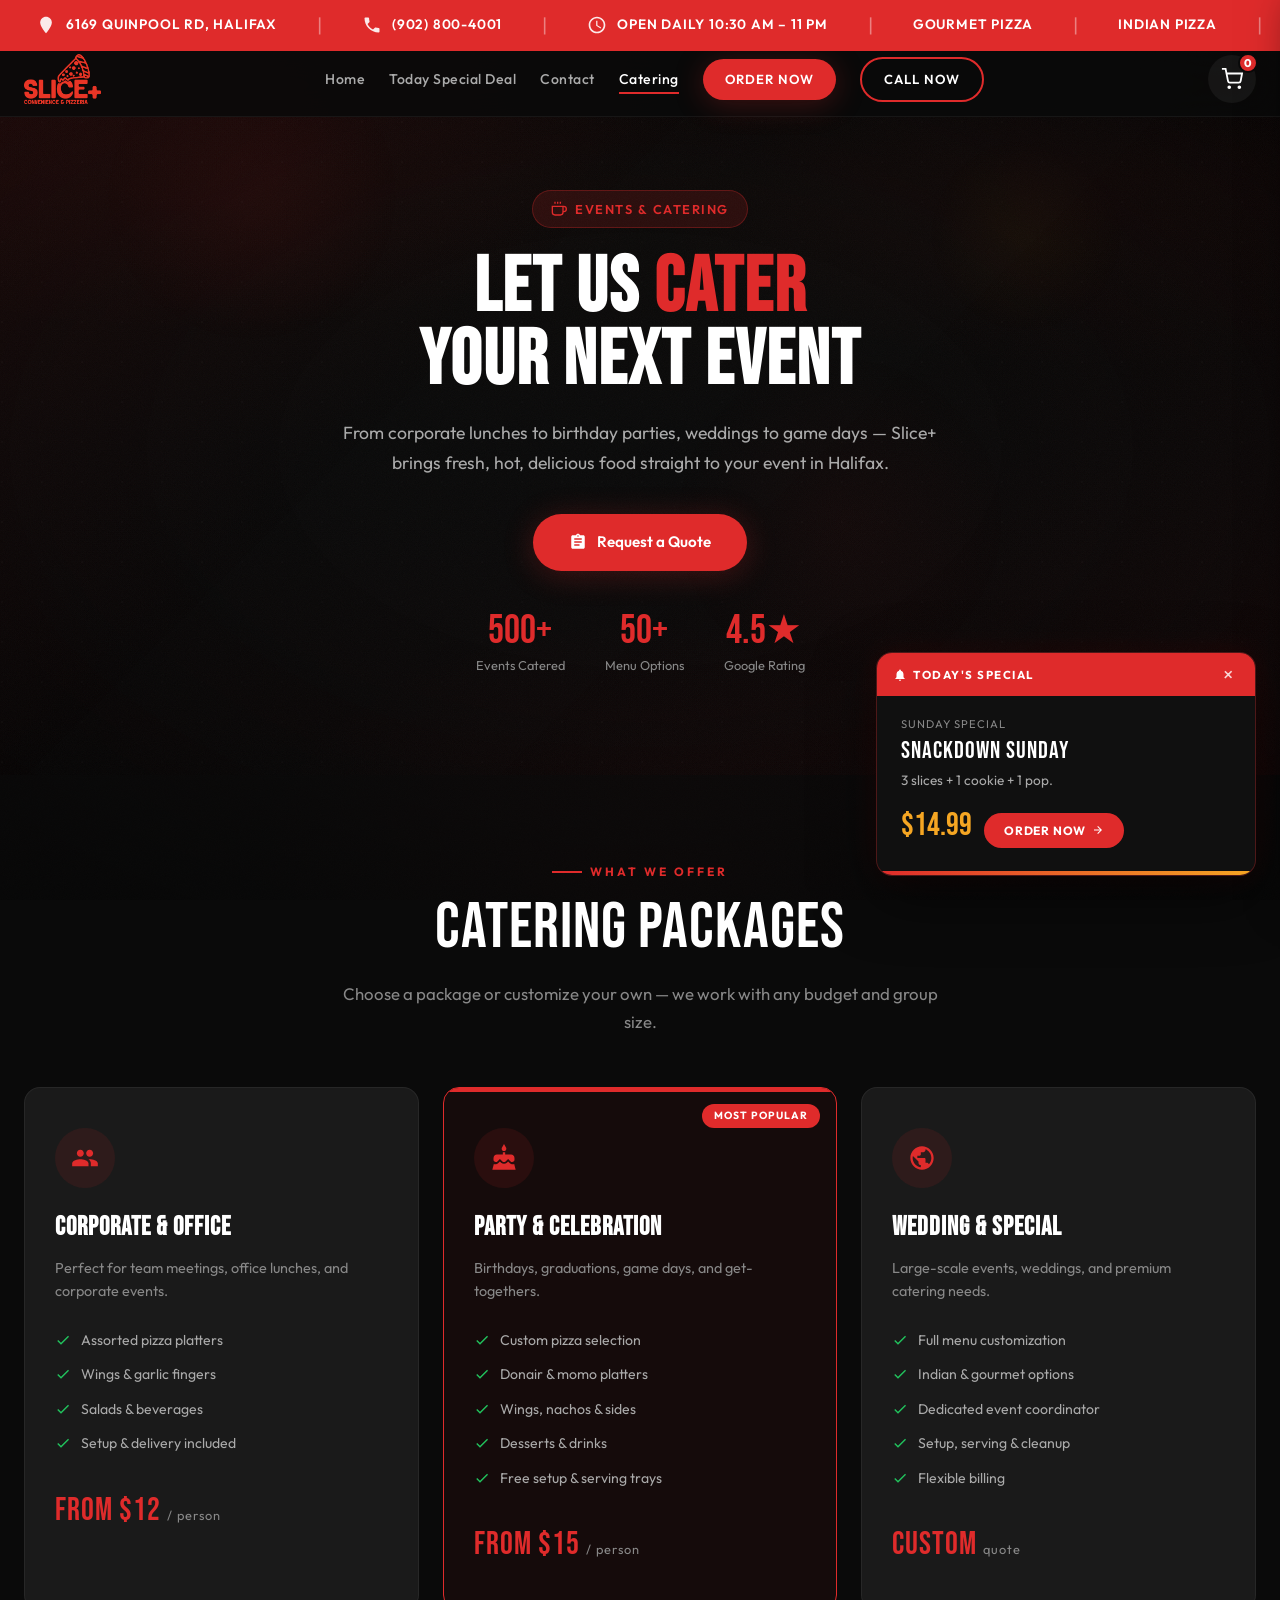
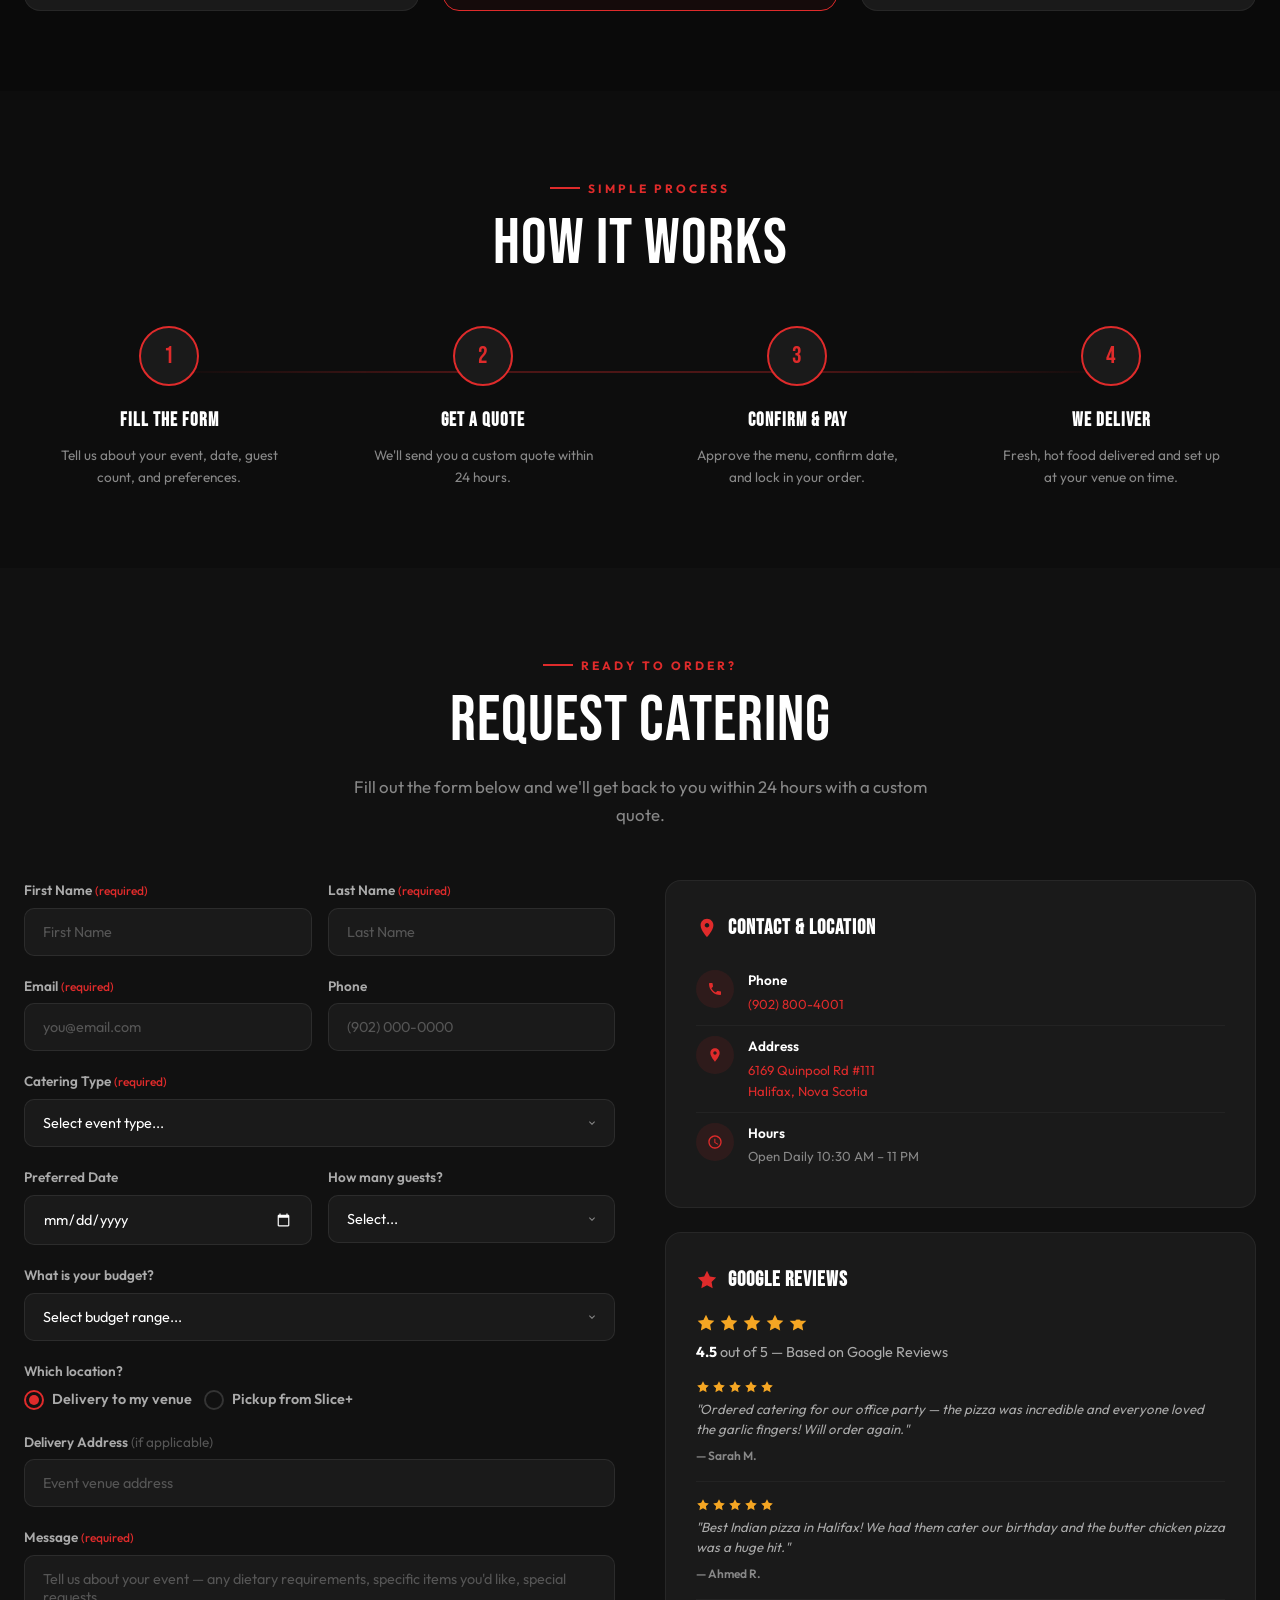
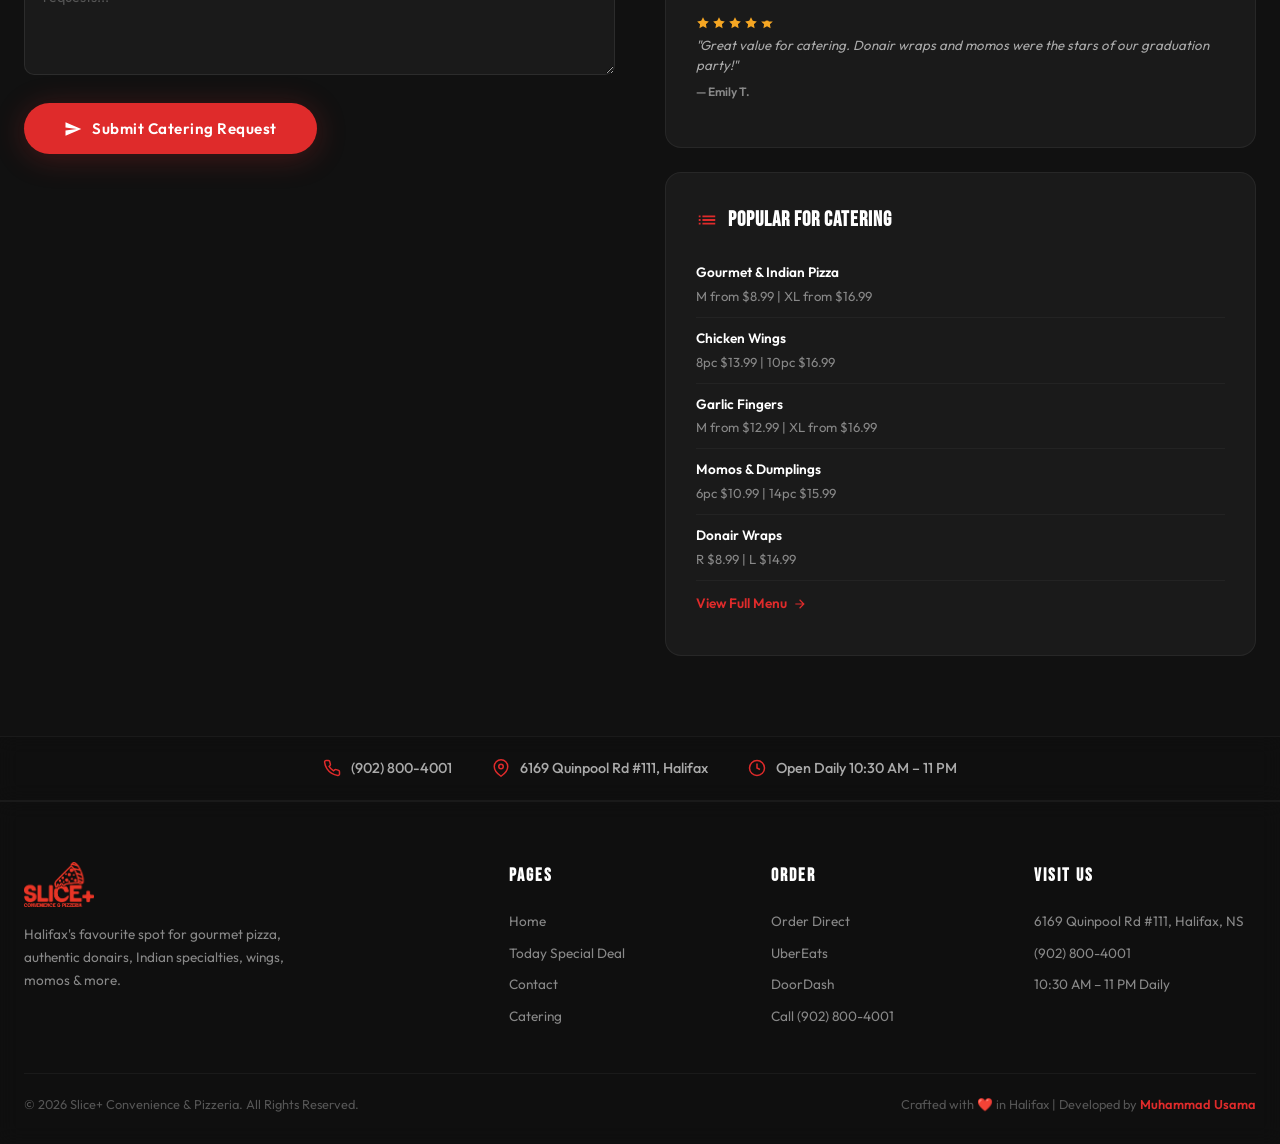
==== catering.html @ c40c0191 "Initial commit" ====
<!DOCTYPE html>
<html lang="en"><head><meta charset="UTF-8"><meta name="viewport" content="width=device-width, initial-scale=1.0">
<title>Catering | Slice+ Convenience & Pizzeria | Halifax</title>
<meta name="description" content="Slice+ Catering — Let us cater your next event! Pizza, donairs, wings, momos & more for corporate events, parties, weddings & gatherings in Halifax.">
<link rel="preconnect" href="https://fonts.googleapis.com"><link rel="preconnect" href="https://fonts.gstatic.com" crossorigin>
<link href="https://fonts.googleapis.com/css2?family=Bebas+Neue&family=Outfit:wght@300;400;500;600;700;800&display=swap" media="print" onload="this.media='all'" rel="stylesheet">
<style>
:root{--red:#df2b2b;--red-dark:#b91c1c;--black:#0a0a0a;--dark:#111;--dark2:#1a1a1a;--dark3:#222;--white:#fff;--gold:#f5a623;--green:#22c55e;--gray:#888;--gray-light:#aaa;--gray-dark:#555;--font-display:'Bebas Neue',sans-serif;--font-body:'Outfit',sans-serif;--radius:16px;--radius-sm:10px;--shadow-red:0 4px 30px rgba(223,43,43,0.25);--transition:0.3s cubic-bezier(0.4,0,0.2,1)}
*,*::before,*::after{margin:0;padding:0;box-sizing:border-box}
html{scroll-behavior:smooth;overflow-x:hidden}
body{font-family:var(--font-body);background:var(--black);color:var(--white);overflow-x:hidden;line-height:1.6;position:relative}
a{text-decoration:none;color:inherit}img{max-width:100%;display:block}button{cursor:pointer;border:none;font-family:var(--font-body)}
body::before{content:'';position:fixed;inset:0;z-index:-3;background:radial-gradient(ellipse 120% 80% at 15% 5%,rgba(223,43,43,.07) 0%,transparent 40%),radial-gradient(ellipse 100% 60% at 85% 20%,rgba(180,30,30,.05) 0%,transparent 35%),radial-gradient(ellipse 80% 80% at 50% 100%,rgba(223,43,43,.04) 0%,transparent 40%),linear-gradient(180deg,#080808 0%,#0c0a09 20%,#0a0a0a 50%,#0c0909 80%,#080808 100%)}
body::after{content:'';position:fixed;inset:0;z-index:-1;opacity:.035;pointer-events:none;background-image:url("data:image/svg+xml,%3Csvg viewBox='0 0 256 256' xmlns='http://www.w3.org/2000/svg'%3E%3Cfilter id='n'%3E%3CfeTurbulence type='fractalNoise' baseFrequency='0.85' numOctaves='4' stitchTiles='stitch'/%3E%3C/filter%3E%3Crect width='100%25' height='100%25' filter='url(%23n)' opacity='1'/%3E%3C/svg%3E");background-size:200px 200px}
.bg-bokeh{position:fixed;z-index:-2;pointer-events:none;border-radius:50%}
.bg-bokeh-1{width:300px;height:300px;top:5%;left:8%;background:radial-gradient(circle,rgba(223,43,43,.06) 0%,transparent 70%);animation:bk 25s ease-in-out infinite}
.bg-bokeh-2{width:200px;height:200px;top:15%;right:12%;background:radial-gradient(circle,rgba(245,166,35,.04) 0%,transparent 70%);animation:bk 30s ease-in-out infinite reverse}
.bg-bokeh-3{width:400px;height:400px;bottom:20%;left:50%;background:radial-gradient(circle,rgba(223,43,43,.04) 0%,transparent 60%);animation:bk 35s ease-in-out infinite}
@keyframes bk{0%,100%{transform:translate(0,0) scale(1);opacity:.7}50%{transform:translate(-20px,15px) scale(.9);opacity:.5}}
.bg-vignette{position:fixed;inset:0;z-index:-1;pointer-events:none;background:radial-gradient(ellipse 70% 60% at 50% 50%,transparent 40%,rgba(0,0,0,.4) 100%)}
.reveal{opacity:0;transform:translateY(40px);transition:opacity .8s ease,transform .8s ease}.reveal.visible{opacity:1;transform:translateY(0)}
.reveal-left{opacity:0;transform:translateX(-60px);transition:opacity .8s ease,transform .8s ease}.reveal-left.visible{opacity:1;transform:translateX(0)}
.reveal-right{opacity:0;transform:translateX(60px);transition:opacity .8s ease,transform .8s ease}.reveal-right.visible{opacity:1;transform:translateX(0)}
.header{position:fixed;top:42px;left:0;right:0;z-index:1000;background:rgba(10,10,10,.85);backdrop-filter:blur(20px);border-bottom:1px solid rgba(255,255,255,.05);transition:var(--transition)}.header.scrolled{background:rgba(10,10,10,.95);box-shadow:0 4px 30px rgba(0,0,0,.5)}
.header-inner{max-width:1300px;margin:0 auto;padding:12px 24px;display:flex;align-items:center;justify-content:space-between}
.logo img{height:50px}.nav{display:flex;align-items:center;gap:24px}
.nav a{font-size:.88rem;font-weight:500;letter-spacing:.5px;color:var(--gray-light);transition:var(--transition);position:relative}
.nav a::after{content:'';position:absolute;bottom:-4px;left:0;width:0;height:2px;background:var(--red);transition:var(--transition)}.nav a:hover{color:var(--white)}.nav a:hover::after{width:100%}.nav a.active{color:var(--white)}.nav a.active::after{width:100%}
.nav-cta{background:var(--red)!important;color:var(--white)!important;padding:10px 22px!important;border-radius:50px;font-weight:600!important;font-size:.82rem!important;letter-spacing:1px!important;text-transform:uppercase;box-shadow:var(--shadow-red)}.nav-cta::after{display:none!important}.nav-cta:hover{background:var(--red-dark)!important;transform:translateY(-2px)}
.nav-cta-call{background:transparent!important;border:2px solid var(--red)!important;color:var(--white)!important;box-shadow:none!important}.nav-cta-call:hover{background:var(--red)!important}
.cart-btn{display:flex;align-items:center;justify-content:center;width:48px;height:48px;background:rgba(255,255,255,.05);border-radius:50%;position:relative;transition:var(--transition)}.cart-btn:hover{background:rgba(255,255,255,.1)}
.cart-badge{position:absolute;top:-2px;right:-2px;background:var(--red);color:var(--white);width:20px;height:20px;border-radius:50%;display:flex;align-items:center;justify-content:center;font-size:.7rem;font-weight:800;border:2px solid var(--black)}
.mobile-toggle{display:none;flex-direction:column;gap:5px;background:none;padding:8px}.mobile-toggle span{width:26px;height:2px;background:var(--white);border-radius:2px}
.mobile-nav{display:none;position:fixed;top:116px;left:0;right:0;bottom:0;background:rgba(10,10,10,.98);backdrop-filter:blur(20px);z-index:999;flex-direction:column;align-items:center;justify-content:center;gap:28px}.mobile-nav.open{display:flex}
.mobile-nav a{font-size:1.3rem;font-weight:500;color:var(--gray-light);transition:var(--transition)}.mobile-nav a:hover{color:var(--red)}
.mob-btns{display:flex;flex-direction:column;gap:12px;width:80%;max-width:300px;margin-top:20px}
.mob-btns a{display:block;text-align:center;padding:14px;border-radius:50px;font-weight:700;font-size:.9rem;letter-spacing:1px;text-transform:uppercase}
.info-ticker{background:var(--red);padding:10px 0;overflow:hidden;position:fixed;top:0;left:0;right:0;z-index:1001}
.ticker-track{display:flex;animation:ticker 45s linear infinite;white-space:nowrap}
@keyframes ticker{0%{transform:translateX(0)}100%{transform:translateX(-50%)}}
.ticker-item{display:inline-flex;align-items:center;gap:10px;padding:0 36px;font-weight:600;font-size:.85rem;letter-spacing:.8px;text-transform:uppercase}.ticker-item svg{width:20px;height:20px;fill:currentColor;opacity:.9;flex-shrink:0}
.ticker-sep{display:inline-flex;align-items:center;padding:0 4px;opacity:.4;font-size:1.2rem}
.page-hero{position:relative;padding:190px 24px 100px;text-align:center;overflow:hidden}
.page-hero::before{content:'';position:absolute;inset:0;background:linear-gradient(135deg,rgba(223,43,43,.08) 0%,transparent 40%,transparent 60%,rgba(223,43,43,.04) 100%);pointer-events:none}
.page-hero-pattern{position:absolute;inset:0;opacity:.04;background-image:radial-gradient(circle at 2px 2px,rgba(255,255,255,.4) 1px,transparent 0);background-size:40px 40px;pointer-events:none}
.page-hero-content{position:relative;z-index:2;max-width:800px;margin:0 auto}
.page-hero-badge{display:inline-flex;align-items:center;gap:8px;background:rgba(223,43,43,.15);border:1px solid rgba(223,43,43,.3);padding:8px 18px;border-radius:50px;font-size:.8rem;font-weight:600;color:var(--red);letter-spacing:1.5px;text-transform:uppercase;margin-bottom:24px;animation:pg 3s ease-in-out infinite}
@keyframes pg{0%,100%{box-shadow:0 0 0 0 rgba(223,43,43,.2)}50%{box-shadow:0 0 25px 8px rgba(223,43,43,.12)}}
.page-hero h1{font-family:var(--font-display);font-size:clamp(3rem,6vw,5.5rem);line-height:.95;letter-spacing:2px;margin-bottom:20px}.hl{color:var(--red)}
.page-hero-desc{font-size:1.1rem;color:var(--gray-light);max-width:600px;margin:0 auto 36px;line-height:1.7}
.page-hero-stats{display:flex;gap:40px;justify-content:center;margin-top:40px}
.page-stat{text-align:center}.page-stat-num{font-family:var(--font-display);font-size:2.5rem;color:var(--red);line-height:1}.page-stat-label{font-size:.8rem;color:var(--gray);margin-top:4px}
.btn-primary{display:inline-flex;align-items:center;gap:10px;background:var(--red);color:var(--white);padding:16px 36px;border-radius:50px;font-weight:600;font-size:.95rem;transition:var(--transition);box-shadow:var(--shadow-red)}.btn-primary:hover{background:var(--red-dark);transform:translateY(-3px)}
.section{padding:80px 24px;position:relative;overflow:hidden}.section-dark{background:rgba(17,17,17,.5)}.section-darker{background:rgba(10,10,10,.5)}.container{max-width:1300px;margin:0 auto}
.section-label{display:inline-flex;align-items:center;gap:8px;font-size:.75rem;font-weight:700;color:var(--red);letter-spacing:3px;text-transform:uppercase;margin-bottom:14px}.section-label::before{content:'';width:30px;height:2px;background:var(--red)}
.section-title{font-family:var(--font-display);font-size:clamp(2.5rem,5vw,4rem);letter-spacing:1px;line-height:1;margin-bottom:20px}
.section-desc{color:var(--gray);font-size:1.05rem;max-width:600px;line-height:1.7}
/* ===== CATERING PACKAGES ===== */
.packages-grid{display:grid;grid-template-columns:repeat(3,1fr);gap:24px;margin-top:50px;}
.package-card{background:var(--dark2);border:1px solid rgba(255,255,255,0.06);border-radius:var(--radius);padding:40px 30px;position:relative;overflow:hidden;transition:var(--transition);}
.package-card::before{content:'';position:absolute;top:0;left:0;right:0;height:4px;background:var(--red);transform:scaleX(0);transition:var(--transition);transform-origin:left;}
.package-card:hover::before{transform:scaleX(1);}
.package-card:hover{transform:translateY(-8px);border-color:rgba(223,43,43,0.2);box-shadow:0 12px 50px rgba(0,0,0,0.3);}
.package-card.featured{border-color:var(--red);background:rgba(223,43,43,0.05);}
.package-card.featured::before{transform:scaleX(1);}
.package-featured-badge{position:absolute;top:16px;right:16px;background:var(--red);color:var(--white);padding:4px 12px;border-radius:50px;font-size:0.65rem;font-weight:700;letter-spacing:1px;text-transform:uppercase;}
.package-icon{width:60px;height:60px;border-radius:50%;background:rgba(223,43,43,0.1);display:flex;align-items:center;justify-content:center;margin-bottom:20px;}
.package-icon svg{width:28px;height:28px;fill:var(--red);}
.package-card h3{font-family:var(--font-display);font-size:1.6rem;letter-spacing:1px;margin-bottom:8px;}
.package-card .package-desc{color:var(--gray);font-size:0.9rem;line-height:1.6;margin-bottom:20px;}
.package-includes{list-style:none;margin-bottom:24px;}
.package-includes li{display:flex;align-items:flex-start;gap:10px;padding:6px 0;font-size:0.88rem;color:var(--gray-light);}
.package-includes li svg{width:16px;height:16px;fill:var(--green);flex-shrink:0;margin-top:3px;}
.package-price{font-family:var(--font-display);font-size:2rem;color:var(--red);letter-spacing:1px;}
.package-price span{font-family:var(--font-body);font-size:0.8rem;color:var(--gray);font-weight:400;}

/* ===== HOW IT WORKS ===== */
.steps-grid{display:grid;grid-template-columns:repeat(4,1fr);gap:24px;margin-top:50px;position:relative;}
.steps-grid::before{content:'';position:absolute;top:45px;left:10%;right:10%;height:2px;background:linear-gradient(to right,transparent,rgba(223,43,43,0.3),rgba(223,43,43,0.3),transparent);z-index:0;}
.step-card{text-align:center;position:relative;z-index:1;}
.step-num{width:60px;height:60px;border-radius:50%;background:var(--dark2);border:2px solid var(--red);display:flex;align-items:center;justify-content:center;margin:0 auto 20px;font-family:var(--font-display);font-size:1.5rem;color:var(--red);transition:var(--transition);}
.step-card:hover .step-num{background:var(--red);color:var(--white);}
.step-card h4{font-family:var(--font-display);font-size:1.2rem;letter-spacing:1px;margin-bottom:8px;}
.step-card p{font-size:0.85rem;color:var(--gray);line-height:1.6;max-width:220px;margin:0 auto;}

/* ===== CATERING FORM ===== */
.catering-form-section{background:var(--dark);}
.form-layout{display:grid;grid-template-columns:1fr 1fr;gap:50px;margin-top:50px;}
.catering-form{display:flex;flex-direction:column;gap:20px;}
.form-group{display:flex;flex-direction:column;gap:6px;}
.form-group label{font-size:0.85rem;font-weight:600;color:var(--gray-light);}
.form-group label .req{color:var(--red);font-size:0.75rem;font-weight:500;}
.form-row{display:grid;grid-template-columns:1fr 1fr;gap:16px;}
.form-input,.form-select,.form-textarea{background:var(--dark2);border:1px solid rgba(255,255,255,0.08);border-radius:var(--radius-sm);padding:14px 18px;color:var(--white);font-family:var(--font-body);font-size:0.9rem;transition:var(--transition);width:100%;appearance:none;-webkit-appearance:none;}
.form-select{background-image:url("data:image/svg+xml,%3Csvg xmlns='http://www.w3.org/2000/svg' width='12' height='12' viewBox='0 0 24 24' fill='%23888'%3E%3Cpath d='M7.41 8.59L12 13.17l4.59-4.58L18 10l-6 6-6-6z'/%3E%3C/svg%3E");background-repeat:no-repeat;background-position:right 16px center;padding-right:40px;cursor:pointer;}
.form-select option{background:var(--dark2);color:var(--white);}
.form-input:focus,.form-select:focus,.form-textarea:focus{outline:none;border-color:var(--red);box-shadow:0 0 0 3px rgba(223,43,43,0.1);}
.form-input::placeholder,.form-textarea::placeholder{color:var(--gray-dark);}
.form-textarea{min-height:120px;resize:vertical;}
.form-input[type="date"]{color-scheme:dark;}
.form-radio-group{display:flex;gap:12px;flex-wrap:wrap;}
.form-radio{display:flex;align-items:center;gap:8px;cursor:pointer;}
.form-radio input{display:none;}
.form-radio .radio-mark{width:20px;height:20px;border-radius:50%;border:2px solid rgba(255,255,255,0.15);display:flex;align-items:center;justify-content:center;transition:var(--transition);flex-shrink:0;}
.form-radio input:checked + .radio-mark{border-color:var(--red);}
.form-radio input:checked + .radio-mark::after{content:'';width:10px;height:10px;border-radius:50%;background:var(--red);}
.form-radio span:last-child{font-size:0.9rem;color:var(--gray-light);}
.form-submit{display:inline-flex;align-items:center;gap:10px;background:var(--red);color:var(--white);padding:16px 40px;border-radius:50px;font-weight:600;font-size:0.95rem;letter-spacing:0.5px;transition:var(--transition);box-shadow:var(--shadow-red);border:none;cursor:pointer;align-self:flex-start;margin-top:8px;}
.form-submit:hover{background:var(--red-dark);transform:translateY(-3px);box-shadow:0 8px 40px rgba(223,43,43,0.4);}

/* ===== FORM SIDEBAR ===== */
.form-sidebar{display:flex;flex-direction:column;gap:24px;}
.sidebar-card{background:var(--dark2);border:1px solid rgba(255,255,255,0.06);border-radius:var(--radius);padding:30px;transition:var(--transition);}
.sidebar-card:hover{border-color:rgba(223,43,43,0.15);}
.sidebar-card h4{font-family:var(--font-display);font-size:1.3rem;letter-spacing:1px;margin-bottom:16px;display:flex;align-items:center;gap:10px;}
.sidebar-card h4 svg{width:22px;height:22px;fill:var(--red);}
.sidebar-item{display:flex;align-items:flex-start;gap:14px;padding:10px 0;border-bottom:1px solid rgba(255,255,255,0.04);}
.sidebar-item:last-child{border-bottom:none;}
.sidebar-icon{width:38px;height:38px;border-radius:50%;background:rgba(223,43,43,0.1);display:flex;align-items:center;justify-content:center;flex-shrink:0;}
.sidebar-icon svg{width:16px;height:16px;fill:var(--red);}
.sidebar-item-text h5{font-size:0.85rem;font-weight:600;margin-bottom:2px;}
.sidebar-item-text p{font-size:0.82rem;color:var(--gray);}
.sidebar-item-text a{color:var(--red);transition:var(--transition);}
.sidebar-item-text a:hover{color:var(--white);}
.rating-stars{display:flex;gap:3px;margin-bottom:8px;}
.rating-stars svg{width:20px;height:20px;fill:var(--gold);}
.rating-text{font-size:0.9rem;color:var(--gray-light);}
.rating-text strong{color:var(--white);}
.review-item{padding:16px 0;border-bottom:1px solid rgba(255,255,255,0.04);}
.review-item:last-child{border-bottom:none;}
.review-stars{display:flex;gap:2px;margin-bottom:6px;}
.review-stars svg{width:14px;height:14px;fill:var(--gold);}
.review-text{font-size:0.83rem;color:var(--gray-light);line-height:1.5;font-style:italic;margin-bottom:6px;}
.review-author{font-size:0.75rem;color:var(--gray);font-weight:600;}
.info-bar{background:rgba(17,17,17,.8);backdrop-filter:blur(10px);border-top:1px solid rgba(255,255,255,.05);border-bottom:1px solid rgba(255,255,255,.05);padding:20px 24px;display:flex;justify-content:center;gap:40px;flex-wrap:wrap}
.info-bar a,.info-bar span{display:flex;align-items:center;gap:10px;color:var(--gray-light);font-size:.9rem;font-weight:500;transition:var(--transition)}.info-bar a:hover{color:var(--white)}
.info-bar svg{width:18px;height:18px;fill:none;stroke:var(--red);stroke-width:2;flex-shrink:0}
.footer{background:rgba(17,17,17,.8);backdrop-filter:blur(10px);border-top:1px solid rgba(255,255,255,.05);padding:60px 24px 30px;position:relative;z-index:1}
.footer-inner{max-width:1300px;margin:0 auto;display:grid;grid-template-columns:2fr 1fr 1fr 1fr;gap:40px}
.footer-brand img{height:45px;margin-bottom:16px}.footer-brand p{color:var(--gray);font-size:.85rem;line-height:1.7;max-width:300px}
.footer-col h4{font-family:var(--font-display);font-size:1.1rem;letter-spacing:2px;margin-bottom:16px}
.footer-col a{display:block;color:var(--gray);font-size:.85rem;padding:5px 0;transition:var(--transition)}.footer-col a:hover{color:var(--red);transform:translateX(4px)}
.footer-bottom{max-width:1300px;margin:40px auto 0;padding-top:20px;border-top:1px solid rgba(255,255,255,.05);display:flex;justify-content:space-between;align-items:center;flex-wrap:wrap;gap:12px}.footer-bottom p{color:var(--gray-dark);font-size:.8rem}
.op-bg{display:none;position:fixed;inset:0;z-index:5000;background:rgba(0,0,0,.7);backdrop-filter:blur(8px);align-items:center;justify-content:center;padding:20px}.op-bg.open{display:flex}
.op-box{background:var(--dark);border-radius:20px;max-width:420px;width:100%;padding:36px;border:1px solid rgba(255,255,255,.06);box-shadow:0 24px 80px rgba(0,0,0,.6);text-align:center;position:relative}
.op-x{position:absolute;top:14px;right:14px;width:32px;height:32px;border-radius:50%;background:rgba(255,255,255,.05);color:var(--gray);display:flex;align-items:center;justify-content:center;font-size:1.1rem;transition:var(--transition)}.op-x:hover{background:var(--red);color:var(--white)}
.op-box h3{font-family:var(--font-display);font-size:2rem;letter-spacing:1px;margin-bottom:6px}.op-box p{color:var(--gray);font-size:.9rem;margin-bottom:28px}
.op-btns{display:flex;gap:14px}
.op-btn{flex:1;padding:22px 16px;border-radius:var(--radius);border:2px solid rgba(255,255,255,.08);background:rgba(255,255,255,.02);transition:var(--transition);text-align:center;color:var(--white);display:block}.op-btn:hover{border-color:rgba(223,43,43,.4);background:rgba(223,43,43,.05);transform:translateY(-2px)}
.op-btn svg{width:36px;height:36px;margin:0 auto 10px;display:block;stroke:var(--gray);fill:none;transition:var(--transition)}.op-btn:hover svg{stroke:var(--red)}
.op-btn strong{display:block;font-size:1rem;margin-bottom:4px}.op-btn span{font-size:.78rem;color:var(--gray-dark)}
.c-bg{display:none;position:fixed;inset:0;background:rgba(0,0,0,.5);z-index:1400}.c-bg.open{display:block}
.c-sb{position:fixed;top:0;right:-440px;width:420px;height:100vh;background:var(--dark);z-index:1500;border-left:1px solid rgba(255,255,255,.06);transition:right .4s cubic-bezier(.4,0,.2,1);display:flex;flex-direction:column;box-shadow:-8px 0 40px rgba(0,0,0,.5)}.c-sb.open{right:0}
.c-h{padding:20px 24px;border-bottom:1px solid rgba(255,255,255,.06);display:flex;align-items:center;justify-content:space-between}.c-h h3{font-family:var(--font-display);font-size:1.4rem;letter-spacing:1px}
.c-xb{width:36px;height:36px;border-radius:50%;background:rgba(255,255,255,.05);color:var(--gray);display:flex;align-items:center;justify-content:center;transition:var(--transition)}.c-xb:hover{background:var(--red);color:var(--white)}
.c-body{flex:1;overflow-y:auto;padding:16px 24px}
.c-i{display:flex;gap:12px;padding:14px 0;border-bottom:1px solid rgba(255,255,255,.05)}.c-i-info{flex:1}.c-i-name{font-weight:600;font-size:.9rem}.c-i-mods{font-size:.75rem;color:var(--gray);margin-top:2px}
.c-i-bot{display:flex;align-items:center;justify-content:space-between;margin-top:8px}.c-i-price{font-weight:700;font-size:.9rem;color:var(--green)}
.c-i-qty{display:flex;align-items:center;background:rgba(255,255,255,.05);border-radius:50px}.c-i-qty button{width:28px;height:28px;background:transparent;color:var(--white);font-size:.85rem;font-weight:700;display:flex;align-items:center;justify-content:center;border-radius:50%;transition:var(--transition)}.c-i-qty button:hover{background:rgba(255,255,255,.1)}
.c-i-qty em{width:28px;text-align:center;font-weight:700;font-size:.82rem;font-style:normal}
.c-i-rm{color:var(--gray-dark);font-size:.72rem;background:none;transition:var(--transition);margin-top:4px}.c-i-rm:hover{color:var(--red)}
.c-ft{padding:20px 24px;border-top:1px solid rgba(255,255,255,.06);background:rgba(17,17,17,.8)}
.c-l{display:flex;justify-content:space-between;font-size:.88rem;margin-bottom:8px;color:var(--gray)}.c-l.tot{font-size:1.1rem;font-weight:800;color:var(--white);margin-top:12px;padding-top:12px;border-top:1px solid rgba(255,255,255,.08)}.c-l.tot span:last-child{color:var(--green)}
.c-go{display:block;width:100%;margin-top:16px;background:var(--red);color:var(--white);padding:16px;border-radius:50px;font-weight:700;font-size:1rem;text-align:center;box-shadow:var(--shadow-red);transition:var(--transition)}.c-go:hover{background:var(--red-dark)}
.da{position:fixed;bottom:24px;right:24px;z-index:9999;max-width:380px;width:calc(100% - 48px);background:rgba(17,17,17,.95);backdrop-filter:blur(20px);border:1px solid rgba(223,43,43,.3);border-radius:var(--radius);overflow:hidden;box-shadow:0 20px 60px rgba(0,0,0,.6),0 0 30px rgba(223,43,43,.1);transform:translateY(120%);opacity:0;transition:transform .5s cubic-bezier(.34,1.56,.64,1),opacity .4s ease;pointer-events:none}.da.show{transform:translateY(0);opacity:1;pointer-events:all}
.da-top{background:var(--red);padding:10px 16px;display:flex;align-items:center;justify-content:space-between}
.da-lbl{font-size:.72rem;font-weight:700;letter-spacing:1.5px;text-transform:uppercase;display:flex;align-items:center;gap:6px}.da-lbl svg{width:14px;height:14px;fill:currentColor;animation:rng 1.5s ease-in-out infinite}
@keyframes rng{0%{transform:rotate(0)}20%{transform:rotate(15deg)}40%{transform:rotate(-10deg)}60%{transform:rotate(5deg)}100%{transform:rotate(0)}}
.da-x{background:none;color:var(--white);font-size:1.2rem;padding:2px 6px;border-radius:50%;transition:.3s;line-height:1;opacity:.8}.da-x:hover{opacity:1;background:rgba(255,255,255,.15)}
.da-body{padding:20px 24px;cursor:pointer;transition:.3s;display:block;color:var(--white)}.da-body:hover{background:rgba(223,43,43,.05)}
.da-day{font-size:.7rem;color:var(--gray);text-transform:uppercase;letter-spacing:1px;margin-bottom:4px}
.da-name{font-family:var(--font-display);font-size:1.5rem;letter-spacing:1px;line-height:1.1;margin-bottom:6px}
.da-desc{font-size:.85rem;color:var(--gray-light);margin-bottom:10px;line-height:1.4}
.da-price{font-family:var(--font-display);font-size:2rem;color:var(--gold);display:inline-block;margin-right:12px}
.da-cta{display:inline-flex;align-items:center;gap:6px;background:var(--red);color:var(--white);padding:8px 20px;border-radius:50px;font-size:.75rem;font-weight:700;letter-spacing:.8px;text-transform:uppercase;transition:.3s}.da-cta:hover{background:var(--red-dark)}.da-cta svg{width:12px;height:12px;fill:currentColor}
.da-prog{width:100%;height:4px;background:rgba(255,255,255,.08);overflow:hidden}.da-prog-bar{height:100%;background:linear-gradient(90deg,var(--red),var(--gold));width:100%}
@keyframes progShrink{0%{width:100%}100%{width:0}}
@media(max-width:1024px){.nav{display:none}.mobile-toggle{display:flex}.packages-grid{grid-template-columns:repeat(2,1fr)}.steps-grid{grid-template-columns:repeat(2,1fr);gap:32px}.steps-grid::before{display:none}.footer-inner{grid-template-columns:1fr 1fr}}
@media(max-width:768px){.header{top:36px!important}.mobile-nav{top:110px!important}.page-hero{padding:150px 16px 70px}.page-hero h1{font-size:3rem}.page-hero-stats{gap:24px;flex-wrap:wrap}.packages-grid{grid-template-columns:1fr}.steps-grid{grid-template-columns:1fr 1fr}.form-layout{grid-template-columns:1fr}.form-row{grid-template-columns:1fr}.da{right:12px;max-width:none;bottom:12px;width:calc(100% - 24px)}.footer-inner{grid-template-columns:1fr}.footer-bottom{flex-direction:column;text-align:center}.info-bar{flex-direction:column;gap:12px;align-items:center}.c-sb{width:100%;right:-100%}.op-btns{flex-direction:column}.section{padding:60px 16px}}
@media(max-width:480px){.page-hero h1{font-size:2.5rem}.steps-grid{grid-template-columns:1fr}.section-title{font-size:2rem}}
</style></head>
<body>
<div class="bg-bokeh bg-bokeh-1"></div><div class="bg-bokeh bg-bokeh-2"></div><div class="bg-bokeh bg-bokeh-3"></div><div class="bg-vignette"></div>
<div class="info-ticker"><div class="ticker-track" id="tickerTrack"></div></div>
<header class="header" id="header"><div class="header-inner">
<a href="/" class="logo"><img src="assets/images/1__3_.png" alt="Slice+"></a>
<nav class="nav">
<a href="/index.html">Home</a><a href="/specials.html">Today Special Deal</a><a href="/contact.html">Contact</a><a href="/catering.html" class="active">Catering</a>
<a href="#" class="nav-cta" onclick="event.preventDefault();openOP()">Order Now</a>
<a href="tel:9028004001" class="nav-cta nav-cta-call">Call Now</a>
</nav>
<button class="cart-btn" onclick="toggleC()"><svg width="22" height="22" viewBox="0 0 24 24" fill="none" stroke="white" stroke-width="2"><circle cx="9" cy="21" r="1"/><circle cx="20" cy="21" r="1"/><path d="M1 1h4l2.68 13.39a2 2 0 002 1.61h9.72a2 2 0 002-1.61L23 6H6"/></svg><span class="cart-badge" id="cBadge">0</span></button>
<button class="mobile-toggle" onclick="toggleMob()"><span></span><span></span><span></span></button>
</div></header>
<div class="mobile-nav" id="mobNav">
<a href="/index.html">Home</a><a href="/specials.html">Today Special Deal</a><a href="/contact.html">Contact</a><a href="/catering.html">Catering</a>
<div class="mob-btns">
<a href="#" onclick="event.preventDefault();closeMob();openOP()" style="background:var(--red);color:var(--white)">Order Now</a>
<a href="tel:9028004001" style="border:2px solid var(--red);color:var(--white)">Call (902) 800-4001</a>
</div></div>
<section class="page-hero"><div class="page-hero-pattern"></div>
<div class="page-hero-content">
<div class="page-hero-badge"><svg viewBox="0 0 24 24" width="16" height="16" fill="none" stroke="#df2b2b" stroke-width="2"><path d="M18 8h1a4 4 0 010 8h-1M2 8h16v9a4 4 0 01-4 4H6a4 4 0 01-4-4V8z"/><line x1="6" y1="1" x2="6" y2="4"/><line x1="10" y1="1" x2="10" y2="4"/><line x1="14" y1="1" x2="14" y2="4"/></svg> Events & Catering</div>
<h1>LET US <span class="hl">CATER</span><br>YOUR NEXT EVENT</h1>
<p class="page-hero-desc">From corporate lunches to birthday parties, weddings to game days — Slice+ brings fresh, hot, delicious food straight to your event in Halifax.</p>
<a href="#catering-form" class="btn-primary"><svg width="18" height="18" viewBox="0 0 24 24" fill="currentColor"><path d="M19 3h-4.18C14.4 1.84 13.3 1 12 1c-1.3 0-2.4.84-2.82 2H5c-1.1 0-2 .9-2 2v14c0 1.1.9 2 2 2h14c1.1 0 2-.9 2-2V5c0-1.1-.9-2-2-2zm-7 0c.55 0 1 .45 1 1s-.45 1-1 1-1-.45-1-1 .45-1 1-1zm2 14H7v-2h7v2zm3-4H7v-2h10v2zm0-4H7V7h10v2z"/></svg> Request a Quote</a>
<div class="page-hero-stats">
<div class="page-stat"><div class="page-stat-num">500+</div><div class="page-stat-label">Events Catered</div></div>
<div class="page-stat"><div class="page-stat-num">50+</div><div class="page-stat-label">Menu Options</div></div>
<div class="page-stat"><div class="page-stat-num">4.5★</div><div class="page-stat-label">Google Rating</div></div>
</div></div></section>
<!-- CATERING PACKAGES -->
<section class="section section-darker">
  <div class="container">
    <div class="reveal" style="text-align:center;">
      <div class="section-label" style="justify-content:center;">What We Offer</div>
      <div class="section-title">CATERING PACKAGES</div>
      <p class="section-desc" style="margin:0 auto;">Choose a package or customize your own — we work with any budget and group size.</p>
    </div>
    <div class="packages-grid">
      <div class="package-card reveal">
        <div class="package-icon"><svg viewBox="0 0 24 24"><path d="M16 11c1.66 0 2.99-1.34 2.99-3S17.66 5 16 5c-1.66 0-3 1.34-3 3s1.34 3 3 3zm-8 0c1.66 0 2.99-1.34 2.99-3S9.66 5 8 5C6.34 5 5 6.34 5 8s1.34 3 3 3zm0 2c-2.33 0-7 1.17-7 3.5V19h14v-2.5c0-2.33-4.67-3.5-7-3.5zm8 0c-.29 0-.62.02-.97.05 1.16.84 1.97 1.97 1.97 3.45V19h6v-2.5c0-2.33-4.67-3.5-7-3.5z"/></svg></div>
        <h3>CORPORATE & OFFICE</h3>
        <p class="package-desc">Perfect for team meetings, office lunches, and corporate events.</p>
        <ul class="package-includes">
          <li><svg viewBox="0 0 24 24"><path d="M9 16.17L4.83 12l-1.42 1.41L9 19 21 7l-1.41-1.41z"/></svg> Assorted pizza platters</li>
          <li><svg viewBox="0 0 24 24"><path d="M9 16.17L4.83 12l-1.42 1.41L9 19 21 7l-1.41-1.41z"/></svg> Wings & garlic fingers</li>
          <li><svg viewBox="0 0 24 24"><path d="M9 16.17L4.83 12l-1.42 1.41L9 19 21 7l-1.41-1.41z"/></svg> Salads & beverages</li>
          <li><svg viewBox="0 0 24 24"><path d="M9 16.17L4.83 12l-1.42 1.41L9 19 21 7l-1.41-1.41z"/></svg> Setup & delivery included</li>
        </ul>
        <div class="package-price">FROM $12 <span>/ person</span></div>
      </div>
      <div class="package-card featured reveal">
        <div class="package-featured-badge">MOST POPULAR</div>
        <div class="package-icon"><svg viewBox="0 0 24 24"><path d="M12 6c1.11 0 2-.9 2-2 0-.38-.1-.73-.29-1.03L12 0l-1.71 2.97c-.19.3-.29.65-.29 1.03 0 1.1.9 2 2 2zm4.6 9.99l-1.07-1.07-1.08 1.07c-1.3 1.3-3.58 1.31-4.89 0l-1.07-1.07-1.09 1.07C6.1 17.29 4.58 17.7 3.28 17.22L2 22h20l-1.28-4.78c-1.29.48-2.82.07-4.12-1.23zM18 9h-5V7h-2v2H6c-1.66 0-3 1.34-3 3v1.54c0 1.08.88 1.96 1.96 1.96.52 0 1.02-.2 1.38-.57l2.14-2.13 2.13 2.13c.74.74 2.03.74 2.77 0l2.14-2.13 2.13 2.13c.37.37.86.57 1.38.57 1.08 0 1.96-.88 1.96-1.96V12C21 10.34 19.66 9 18 9z"/></svg></div>
        <h3>PARTY & CELEBRATION</h3>
        <p class="package-desc">Birthdays, graduations, game days, and get-togethers.</p>
        <ul class="package-includes">
          <li><svg viewBox="0 0 24 24"><path d="M9 16.17L4.83 12l-1.42 1.41L9 19 21 7l-1.41-1.41z"/></svg> Custom pizza selection</li>
          <li><svg viewBox="0 0 24 24"><path d="M9 16.17L4.83 12l-1.42 1.41L9 19 21 7l-1.41-1.41z"/></svg> Donair & momo platters</li>
          <li><svg viewBox="0 0 24 24"><path d="M9 16.17L4.83 12l-1.42 1.41L9 19 21 7l-1.41-1.41z"/></svg> Wings, nachos & sides</li>
          <li><svg viewBox="0 0 24 24"><path d="M9 16.17L4.83 12l-1.42 1.41L9 19 21 7l-1.41-1.41z"/></svg> Desserts & drinks</li>
          <li><svg viewBox="0 0 24 24"><path d="M9 16.17L4.83 12l-1.42 1.41L9 19 21 7l-1.41-1.41z"/></svg> Free setup & serving trays</li>
        </ul>
        <div class="package-price">FROM $15 <span>/ person</span></div>
      </div>
      <div class="package-card reveal">
        <div class="package-icon"><svg viewBox="0 0 24 24"><path d="M12 2C6.48 2 2 6.48 2 12s4.48 10 10 10 10-4.48 10-10S17.52 2 12 2zm-1 17.93c-3.95-.49-7-3.85-7-7.93 0-.62.08-1.21.21-1.79L9 15v1c0 1.1.9 2 2 2v1.93zm6.9-2.54c-.26-.81-1-1.39-1.9-1.39h-1v-3c0-.55-.45-1-1-1H8v-2h2c.55 0 1-.45 1-1V7h2c1.1 0 2-.9 2-2v-.41c2.93 1.19 5 4.06 5 7.41 0 2.08-.8 3.97-2.1 5.39z"/></svg></div>
        <h3>WEDDING & SPECIAL</h3>
        <p class="package-desc">Large-scale events, weddings, and premium catering needs.</p>
        <ul class="package-includes">
          <li><svg viewBox="0 0 24 24"><path d="M9 16.17L4.83 12l-1.42 1.41L9 19 21 7l-1.41-1.41z"/></svg> Full menu customization</li>
          <li><svg viewBox="0 0 24 24"><path d="M9 16.17L4.83 12l-1.42 1.41L9 19 21 7l-1.41-1.41z"/></svg> Indian & gourmet options</li>
          <li><svg viewBox="0 0 24 24"><path d="M9 16.17L4.83 12l-1.42 1.41L9 19 21 7l-1.41-1.41z"/></svg> Dedicated event coordinator</li>
          <li><svg viewBox="0 0 24 24"><path d="M9 16.17L4.83 12l-1.42 1.41L9 19 21 7l-1.41-1.41z"/></svg> Setup, serving & cleanup</li>
          <li><svg viewBox="0 0 24 24"><path d="M9 16.17L4.83 12l-1.42 1.41L9 19 21 7l-1.41-1.41z"/></svg> Flexible billing</li>
        </ul>
        <div class="package-price">CUSTOM <span>quote</span></div>
      </div>
    </div>
  </div>
</section>

<!-- HOW IT WORKS -->
<section class="section section-dark">
  <div class="container">
    <div class="reveal" style="text-align:center;">
      <div class="section-label" style="justify-content:center;">Simple Process</div>
      <div class="section-title">HOW IT WORKS</div>
    </div>
    <div class="steps-grid">
      <div class="step-card reveal">
        <div class="step-num">1</div>
        <h4>FILL THE FORM</h4>
        <p>Tell us about your event, date, guest count, and preferences.</p>
      </div>
      <div class="step-card reveal">
        <div class="step-num">2</div>
        <h4>GET A QUOTE</h4>
        <p>We'll send you a custom quote within 24 hours.</p>
      </div>
      <div class="step-card reveal">
        <div class="step-num">3</div>
        <h4>CONFIRM & PAY</h4>
        <p>Approve the menu, confirm date, and lock in your order.</p>
      </div>
      <div class="step-card reveal">
        <div class="step-num">4</div>
        <h4>WE DELIVER</h4>
        <p>Fresh, hot food delivered and set up at your venue on time.</p>
      </div>
    </div>
  </div>
</section>

<!-- CATERING FORM + SIDEBAR -->
<section class="section catering-form-section" id="catering-form">
  <div class="container">
    <div class="reveal" style="text-align:center;">
      <div class="section-label" style="justify-content:center;">Ready to Order?</div>
      <div class="section-title">REQUEST CATERING</div>
      <p class="section-desc" style="margin:0 auto;">Fill out the form below and we'll get back to you within 24 hours with a custom quote.</p>
    </div>
    <div class="form-layout">
      <!-- FORM -->
      <form class="catering-form reveal-left" action="https://formspree.io/f/maqpnyqg" method="POST">
        <input type="hidden" name="_subject" value="New Catering Inquiry — Slice+">
        
        <!-- Name -->
        <div class="form-row">
          <div class="form-group">
            <label>First Name <span class="req">(required)</span></label>
            <input type="text" name="first_name" class="form-input" placeholder="First Name" required>
          </div>
          <div class="form-group">
            <label>Last Name <span class="req">(required)</span></label>
            <input type="text" name="last_name" class="form-input" placeholder="Last Name" required>
          </div>
        </div>

        <!-- Email & Phone -->
        <div class="form-row">
          <div class="form-group">
            <label>Email <span class="req">(required)</span></label>
            <input type="email" name="email" class="form-input" placeholder="you@email.com" required>
          </div>
          <div class="form-group">
            <label>Phone</label>
            <input type="tel" name="phone" class="form-input" placeholder="(902) 000-0000">
          </div>
        </div>

        <!-- Catering Type -->
        <div class="form-group">
          <label>Catering Type <span class="req">(required)</span></label>
          <select name="catering_type" class="form-select" required>
            <option value="" disabled selected>Select event type...</option>
            <option value="Corporate / Office Lunch">Corporate / Office Lunch</option>
            <option value="Birthday Party">Birthday Party</option>
            <option value="Wedding Reception">Wedding Reception</option>
            <option value="Graduation Party">Graduation Party</option>
            <option value="Game Day / Sports Event">Game Day / Sports Event</option>
            <option value="Fundraiser / Charity Event">Fundraiser / Charity Event</option>
            <option value="School / University Event">School / University Event</option>
            <option value="Holiday Party">Holiday Party</option>
            <option value="Family Gathering">Family Gathering</option>
            <option value="Other">Other</option>
          </select>
        </div>

        <!-- Date & Guests -->
        <div class="form-row">
          <div class="form-group">
            <label>Preferred Date</label>
            <input type="date" name="preferred_date" class="form-input">
          </div>
          <div class="form-group">
            <label>How many guests?</label>
            <select name="guest_count" class="form-select">
              <option value="" disabled selected>Select...</option>
              <option value="10-20">10 – 20 guests</option>
              <option value="20-40">20 – 40 guests</option>
              <option value="40-60">40 – 60 guests</option>
              <option value="60-100">60 – 100 guests</option>
              <option value="100+">100+ guests</option>
            </select>
          </div>
        </div>

        <!-- Budget -->
        <div class="form-group">
          <label>What is your budget?</label>
          <select name="budget" class="form-select">
            <option value="" disabled selected>Select budget range...</option>
            <option value="Under $200">Under $200</option>
            <option value="$200 - $500">$200 – $500</option>
            <option value="$500 - $1000">$500 – $1,000</option>
            <option value="$1000 - $2000">$1,000 – $2,000</option>
            <option value="$2000+">$2,000+</option>
            <option value="Not sure">Not sure yet</option>
          </select>
        </div>

        <!-- Location -->
        <div class="form-group">
          <label>Which location?</label>
          <div class="form-radio-group">
            <label class="form-radio">
              <input type="radio" name="location" value="Delivery to my venue" checked>
              <span class="radio-mark"></span>
              <span>Delivery to my venue</span>
            </label>
            <label class="form-radio">
              <input type="radio" name="location" value="Pickup from Slice+">
              <span class="radio-mark"></span>
              <span>Pickup from Slice+</span>
            </label>
          </div>
        </div>

        <!-- Delivery Address -->
        <div class="form-group">
          <label>Delivery Address <span style="font-weight:400;color:var(--gray-dark);">(if applicable)</span></label>
          <input type="text" name="delivery_address" class="form-input" placeholder="Event venue address">
        </div>

        <!-- Message -->
        <div class="form-group">
          <label>Message <span class="req">(required)</span></label>
          <textarea name="message" class="form-textarea" placeholder="Tell us about your event — any dietary requirements, specific items you'd like, special requests..." required></textarea>
        </div>

        <button type="submit" class="form-submit">
          <svg width="18" height="18" viewBox="0 0 24 24" fill="currentColor"><path d="M2.01 21L23 12 2.01 3 2 10l15 2-15 2z"/></svg>
          Submit Catering Request
        </button>
      </form>

      <!-- SIDEBAR -->
      <div class="form-sidebar reveal-right">
        <!-- Contact Info -->
        <div class="sidebar-card">
          <h4><svg viewBox="0 0 24 24"><path d="M12 2C8.13 2 5 5.13 5 9c0 5.25 7 13 7 13s7-7.75 7-13c0-3.87-3.13-7-7-7zm0 9.5c-1.38 0-2.5-1.12-2.5-2.5s1.12-2.5 2.5-2.5 2.5 1.12 2.5 2.5-1.12 2.5-2.5 2.5z"/></svg> Contact & Location</h4>
          <div class="sidebar-item">
            <div class="sidebar-icon"><svg viewBox="0 0 24 24"><path d="M6.62 10.79c1.44 2.83 3.76 5.14 6.59 6.59l2.2-2.2c.27-.27.67-.36 1.02-.24 1.12.37 2.33.57 3.57.57.55 0 1 .45 1 1V20c0 .55-.45 1-1 1-9.39 0-17-7.61-17-17 0-.55.45-1 1-1h3.5c.55 0 1 .45 1 1 0 1.25.2 2.45.57 3.57.11.35.03.74-.25 1.02l-2.2 2.2z"/></svg></div>
            <div class="sidebar-item-text"><h5>Phone</h5><p><a href="tel:9028004001">(902) 800-4001</a></p></div>
          </div>
          <div class="sidebar-item">
            <div class="sidebar-icon"><svg viewBox="0 0 24 24"><path d="M12 2C8.13 2 5 5.13 5 9c0 5.25 7 13 7 13s7-7.75 7-13c0-3.87-3.13-7-7-7zm0 9.5c-1.38 0-2.5-1.12-2.5-2.5s1.12-2.5 2.5-2.5 2.5 1.12 2.5 2.5-1.12 2.5-2.5 2.5z"/></svg></div>
            <div class="sidebar-item-text"><h5>Address</h5><p><a href="https://maps.google.com/?q=6169+Quinpool+Rd+111+Halifax+NS" target="_blank">6169 Quinpool Rd #111<br>Halifax, Nova Scotia</a></p></div>
          </div>
          <div class="sidebar-item">
            <div class="sidebar-icon"><svg viewBox="0 0 24 24"><path d="M11.99 2C6.47 2 2 6.48 2 12s4.47 10 9.99 10C17.52 22 22 17.52 22 12S17.52 2 11.99 2zM12 20c-4.42 0-8-3.58-8-8s3.58-8 8-8 8 3.58 8 8-3.58 8-8 8zm.5-13H11v6l5.25 3.15.75-1.23-4.5-2.67z"/></svg></div>
            <div class="sidebar-item-text"><h5>Hours</h5><p>Open Daily 10:30 AM – 11 PM</p></div>
          </div>
        </div>

        <!-- Google Rating -->
        <div class="sidebar-card">
          <h4><svg viewBox="0 0 24 24"><path d="M12 2L15.09 8.26L22 9.27L17 14.14L18.18 21.02L12 17.77L5.82 21.02L7 14.14L2 9.27L8.91 8.26L12 2Z"/></svg> Google Reviews</h4>
          <div class="rating-stars">
            <svg viewBox="0 0 24 24"><path d="M12 2L15.09 8.26L22 9.27L17 14.14L18.18 21.02L12 17.77L5.82 21.02L7 14.14L2 9.27L8.91 8.26L12 2Z"/></svg>
            <svg viewBox="0 0 24 24"><path d="M12 2L15.09 8.26L22 9.27L17 14.14L18.18 21.02L12 17.77L5.82 21.02L7 14.14L2 9.27L8.91 8.26L12 2Z"/></svg>
            <svg viewBox="0 0 24 24"><path d="M12 2L15.09 8.26L22 9.27L17 14.14L18.18 21.02L12 17.77L5.82 21.02L7 14.14L2 9.27L8.91 8.26L12 2Z"/></svg>
            <svg viewBox="0 0 24 24"><path d="M12 2L15.09 8.26L22 9.27L17 14.14L18.18 21.02L12 17.77L5.82 21.02L7 14.14L2 9.27L8.91 8.26L12 2Z"/></svg>
            <svg viewBox="0 0 24 24"><path d="M12 2L14.55 8.17 12 7.77 9.45 8.17 12 2zM22 9.27l-6.91-.01L12 2l-3.09 7.26L2 9.27l5 4.87L5.82 21.02 12 17.77l6.18 3.25L17 14.14l5-4.87z"/></svg>
          </div>
          <p class="rating-text"><strong>4.5</strong> out of 5 — Based on Google Reviews</p>
          <div class="review-item">
            <div class="review-stars"><svg viewBox="0 0 24 24"><path d="M12 2L15.09 8.26L22 9.27L17 14.14L18.18 21.02L12 17.77L5.82 21.02L7 14.14L2 9.27L8.91 8.26L12 2Z"/></svg><svg viewBox="0 0 24 24"><path d="M12 2L15.09 8.26L22 9.27L17 14.14L18.18 21.02L12 17.77L5.82 21.02L7 14.14L2 9.27L8.91 8.26L12 2Z"/></svg><svg viewBox="0 0 24 24"><path d="M12 2L15.09 8.26L22 9.27L17 14.14L18.18 21.02L12 17.77L5.82 21.02L7 14.14L2 9.27L8.91 8.26L12 2Z"/></svg><svg viewBox="0 0 24 24"><path d="M12 2L15.09 8.26L22 9.27L17 14.14L18.18 21.02L12 17.77L5.82 21.02L7 14.14L2 9.27L8.91 8.26L12 2Z"/></svg><svg viewBox="0 0 24 24"><path d="M12 2L15.09 8.26L22 9.27L17 14.14L18.18 21.02L12 17.77L5.82 21.02L7 14.14L2 9.27L8.91 8.26L12 2Z"/></svg></div>
            <p class="review-text">"Ordered catering for our office party — the pizza was incredible and everyone loved the garlic fingers! Will order again."</p>
            <p class="review-author">— Sarah M.</p>
          </div>
          <div class="review-item">
            <div class="review-stars"><svg viewBox="0 0 24 24"><path d="M12 2L15.09 8.26L22 9.27L17 14.14L18.18 21.02L12 17.77L5.82 21.02L7 14.14L2 9.27L8.91 8.26L12 2Z"/></svg><svg viewBox="0 0 24 24"><path d="M12 2L15.09 8.26L22 9.27L17 14.14L18.18 21.02L12 17.77L5.82 21.02L7 14.14L2 9.27L8.91 8.26L12 2Z"/></svg><svg viewBox="0 0 24 24"><path d="M12 2L15.09 8.26L22 9.27L17 14.14L18.18 21.02L12 17.77L5.82 21.02L7 14.14L2 9.27L8.91 8.26L12 2Z"/></svg><svg viewBox="0 0 24 24"><path d="M12 2L15.09 8.26L22 9.27L17 14.14L18.18 21.02L12 17.77L5.82 21.02L7 14.14L2 9.27L8.91 8.26L12 2Z"/></svg><svg viewBox="0 0 24 24"><path d="M12 2L15.09 8.26L22 9.27L17 14.14L18.18 21.02L12 17.77L5.82 21.02L7 14.14L2 9.27L8.91 8.26L12 2Z"/></svg></div>
            <p class="review-text">"Best Indian pizza in Halifax! We had them cater our birthday and the butter chicken pizza was a huge hit."</p>
            <p class="review-author">— Ahmed R.</p>
          </div>
          <div class="review-item">
            <div class="review-stars"><svg viewBox="0 0 24 24"><path d="M12 2L15.09 8.26L22 9.27L17 14.14L18.18 21.02L12 17.77L5.82 21.02L7 14.14L2 9.27L8.91 8.26L12 2Z"/></svg><svg viewBox="0 0 24 24"><path d="M12 2L15.09 8.26L22 9.27L17 14.14L18.18 21.02L12 17.77L5.82 21.02L7 14.14L2 9.27L8.91 8.26L12 2Z"/></svg><svg viewBox="0 0 24 24"><path d="M12 2L15.09 8.26L22 9.27L17 14.14L18.18 21.02L12 17.77L5.82 21.02L7 14.14L2 9.27L8.91 8.26L12 2Z"/></svg><svg viewBox="0 0 24 24"><path d="M12 2L15.09 8.26L22 9.27L17 14.14L18.18 21.02L12 17.77L5.82 21.02L7 14.14L2 9.27L8.91 8.26L12 2Z"/></svg><svg viewBox="0 0 24 24"><path d="M12 2L14.55 8.17 12 7.77 9.45 8.17 12 2zM22 9.27l-6.91-.01L12 2l-3.09 7.26L2 9.27l5 4.87L5.82 21.02 12 17.77l6.18 3.25L17 14.14l5-4.87z"/></svg></div>
            <p class="review-text">"Great value for catering. Donair wraps and momos were the stars of our graduation party!"</p>
            <p class="review-author">— Emily T.</p>
          </div>
        </div>

        <!-- Quick Menu -->
        <div class="sidebar-card">
          <h4><svg viewBox="0 0 24 24"><path d="M3 13h2v-2H3v2zm0 4h2v-2H3v2zm0-8h2V7H3v2zm4 4h14v-2H7v2zm0 4h14v-2H7v2zM7 7v2h14V7H7z"/></svg> Popular for Catering</h4>
          <div class="sidebar-item"><div class="sidebar-item-text"><h5>Gourmet & Indian Pizza</h5><p>M from $8.99 | XL from $16.99</p></div></div>
          <div class="sidebar-item"><div class="sidebar-item-text"><h5>Chicken Wings</h5><p>8pc $13.99 | 10pc $16.99</p></div></div>
          <div class="sidebar-item"><div class="sidebar-item-text"><h5>Garlic Fingers</h5><p>M from $12.99 | XL from $16.99</p></div></div>
          <div class="sidebar-item"><div class="sidebar-item-text"><h5>Momos & Dumplings</h5><p>6pc $10.99 | 14pc $15.99</p></div></div>
          <div class="sidebar-item"><div class="sidebar-item-text"><h5>Donair Wraps</h5><p>R $8.99 | L $14.99</p></div></div>
          <div class="sidebar-item" style="border-bottom:none;padding-top:12px;"><a href="/index.html" style="color:var(--red);font-weight:600;font-size:0.85rem;display:inline-flex;align-items:center;gap:6px;">View Full Menu <svg width="14" height="14" viewBox="0 0 24 24" fill="currentColor"><path d="M12 4l-1.41 1.41L16.17 11H4v2h12.17l-5.58 5.59L12 20l8-8z"/></svg></a></div>
        </div>
      </div>
    </div>
  </div>
</section>

<div class="info-bar">
<a href="tel:9028004001"><svg viewBox="0 0 24 24"><path d="M22 16.92v3a2 2 0 01-2.18 2 19.79 19.79 0 01-8.63-3.07 19.5 19.5 0 01-6-6 19.79 19.79 0 01-3.07-8.67A2 2 0 014.11 2h3a2 2 0 012 1.72c.127.96.361 1.903.7 2.81a2 2 0 01-.45 2.11L8.09 9.91a16 16 0 006 6l1.27-1.27a2 2 0 012.11-.45c.907.339 1.85.573 2.81.7A2 2 0 0122 16.92z"/></svg>(902) 800-4001</a>
<a href="https://maps.app.goo.gl/exj8kZeiAGhVrHQN8" target="_blank"><svg viewBox="0 0 24 24"><path d="M21 10c0 7-9 13-9 13s-9-6-9-13a9 9 0 0118 0z"/><circle cx="12" cy="10" r="3"/></svg>6169 Quinpool Rd #111, Halifax</a>
<span><svg viewBox="0 0 24 24"><circle cx="12" cy="12" r="10"/><polyline points="12 6 12 12 16 14"/></svg>Open Daily 10:30 AM – 11 PM</span>
</div>
<footer class="footer"><div class="footer-inner">
<div class="footer-brand"><img src="assets/images/1__3_.png" alt="Slice+"><p>Halifax's favourite spot for gourmet pizza, authentic donairs, Indian specialties, wings, momos & more.</p></div>
<div class="footer-col"><h4>PAGES</h4><a href="/index.html">Home</a><a href="/specials.html">Today Special Deal</a><a href="/contact.html">Contact</a><a href="/catering.html">Catering</a></div>
<div class="footer-col"><h4>ORDER</h4><a href="#" onclick="event.preventDefault();openOP()">Order Direct</a><a href="https://www.ubereats.com/ca/store/sliceplus-quinpool-rd/GrAe0IXMVuGjKvZW6ssmDg?diningMode=DELIVERY" target="_blank">UberEats</a><a href="https://www.doordash.com/store/sliceplus-halifax-37896069/?utm_campaign=gpa" target="_blank">DoorDash</a><a href="tel:9028004001">Call (902) 800-4001</a></div>
<div class="footer-col"><h4>VISIT US</h4><a href="https://maps.app.goo.gl/exj8kZeiAGhVrHQN8" target="_blank">6169 Quinpool Rd #111, Halifax, NS</a><a href="tel:9028004001">(902) 800-4001</a><a>10:30 AM – 11 PM Daily</a></div>
</div><div class="footer-bottom"><p>&copy; 2026 Slice+ Convenience & Pizzeria. All Rights Reserved.</p><p>Crafted with ❤️ in Halifax | Developed by <a href="https://usamagrowth.com/" target="_blank" style="color:#df2b2b;text-decoration:none;font-weight:600;transition:opacity .3s">Muhammad Usama</a></p></div></footer>
<div class="op-bg" id="opBg"><div class="op-box">
<button class="op-x" onclick="closeOP()">&times;</button>
<h3>HOW WOULD YOU LIKE IT?</h3><p>Choose your preferred order method</p>
<div class="op-btns">
<a href="/index.html?flow=delivery" class="op-btn"><svg viewBox="0 0 24 24" stroke-width="1.8"><rect x="1" y="3" width="15" height="13"/><polygon points="16 8 20 8 23 11 23 16 16 16 16 8"/><circle cx="5.5" cy="18.5" r="2.5"/><circle cx="18.5" cy="18.5" r="2.5"/></svg><strong>Delivery</strong><span>$3.99 fee · 30-45 min</span></a>
<a href="/index.html?flow=pickup" class="op-btn"><svg viewBox="0 0 24 24" stroke-width="1.8"><path d="M19 21V5a2 2 0 00-2-2H7a2 2 0 00-2 2v16m14 0H5m14 0h2m-16 0H3"/><path d="M9 7h1m-1 4h1m4-4h1m-1 4h1"/></svg><strong>Pickup</strong><span>Ready in 20-30 min</span></a>
</div></div></div>
<div class="c-bg" id="cBg" onclick="toggleC()"></div>
<div class="c-sb" id="cSb"><div class="c-h"><h3>YOUR ORDER</h3><button class="c-xb" onclick="toggleC()"><svg width="16" height="16" viewBox="0 0 24 24" fill="none" stroke="currentColor" stroke-width="2.5"><path d="M18 6L6 18M6 6l12 12"/></svg></button></div><div class="c-body" id="cBody"></div><div class="c-ft" id="cFt"></div></div>
<div class="da" id="daEl">
<div class="da-top"><span class="da-lbl"><svg viewBox="0 0 24 24"><path d="M12 22c1.1 0 2-.9 2-2h-4c0 1.1.89 2 2 2zm6-6v-5c0-3.07-1.64-5.64-4.5-6.32V4c0-.83-.67-1.5-1.5-1.5s-1.5.67-1.5 1.5v.68C7.63 5.36 6 7.92 6 11v5l-2 2v1h16v-1l-2-2z"/></svg> TODAY'S SPECIAL</span><button class="da-x" onclick="hideDA()">&times;</button></div>
<a href="#" onclick="event.preventDefault();hideDA();openOP()" class="da-body">
<div class="da-day" id="daDay"></div><div class="da-name" id="daName"></div><div class="da-desc" id="daDesc"></div>
<div><span class="da-price" id="daPrice"></span><span class="da-cta">Order Now <svg viewBox="0 0 24 24"><path d="M12 4l-1.41 1.41L16.17 11H4v2h12.17l-5.58 5.59L12 20l8-8z"/></svg></span></div>
</a><div class="da-prog"><div class="da-prog-bar" id="daPB"></div></div></div>
<script>
function openOP(){document.getElementById('opBg').classList.add('open');document.body.style.overflow='hidden'}
function closeOP(){document.getElementById('opBg').classList.remove('open');document.body.style.overflow=''}
document.getElementById('opBg').addEventListener('click',function(e){if(e.target===this)closeOP()});
function toggleC(){document.getElementById('cSb').classList.toggle('open');document.getElementById('cBg').classList.toggle('open');renderC()}
function getCart(){try{return JSON.parse(localStorage.getItem('sp_cart')||'[]')}catch(e){return[]}}
function saveCart(c){localStorage.setItem('sp_cart',JSON.stringify(c));renderC()}
function esc(s){var d=document.createElement('div');d.textContent=s||'';return d.innerHTML}
function renderC(){var cart=getCart(),bg=document.getElementById('cBadge');if(bg)bg.textContent=cart.reduce(function(s,i){return s+(i.quantity||1)},0);var body=document.getElementById('cBody'),ft=document.getElementById('cFt');if(!body||!ft)return;if(!cart.length){body.innerHTML='<div style="text-align:center;color:#888;padding:60px 20px"><svg width="48" height="48" viewBox="0 0 24 24" fill="none" stroke="#555" stroke-width="1.5"><circle cx="9" cy="21" r="1"/><circle cx="20" cy="21" r="1"/><path d="M1 1h4l2.68 13.39a2 2 0 002 1.61h9.72a2 2 0 002-1.61L23 6H6"/></svg><p style="margin-top:16px">Your cart is empty</p></div>';ft.innerHTML='<a href="/index.html" class="c-go">Browse Menu</a>';return}var h='',sub=0;cart.forEach(function(it,i){var t=it.price_cents||0;if(it.modifiers)it.modifiers.forEach(function(m){t+=(m.price_cents||0)});t*=(it.quantity||1);sub+=t;var mn=it.modifiers?it.modifiers.map(function(m){return m.name}).join(', '):'';h+='<div class="c-i"><div class="c-i-info"><div class="c-i-name">'+esc(it.name)+'</div>';if(mn)h+='<div class="c-i-mods">'+esc(mn)+'</div>';h+='<div class="c-i-bot"><span class="c-i-price">$'+(t/100).toFixed(2)+'</span><div class="c-i-qty"><button onclick="uQ('+i+',-1)">\u2212</button><em>'+(it.quantity||1)+'</em><button onclick="uQ('+i+',1)">+</button></div></div><button class="c-i-rm" onclick="rmC('+i+')">Remove</button></div></div>'});body.innerHTML=h;var tax=Math.round(sub*.14);ft.innerHTML='<div class="c-l"><span>Subtotal</span><span>$'+(sub/100).toFixed(2)+'</span></div><div class="c-l"><span>HST (14%)</span><span>$'+(tax/100).toFixed(2)+'</span></div><div class="c-l tot"><span>Total</span><span>$'+((sub+tax)/100).toFixed(2)+'</span></div><a href="/index.html?flow=checkout" class="c-go">View Order & Checkout</a>'}
function uQ(i,d){var c=getCart();if(c[i]){c[i].quantity=Math.max(1,Math.min(20,(c[i].quantity||1)+d));saveCart(c)}}
function rmC(i){var c=getCart();c.splice(i,1);saveCart(c)}

var sp=[{day:1,full:'Monday',name:'Donair Monday',desc:'Buy any donair, get second 50% off!',price:'50% OFF'},{day:2,full:'Tuesday',name:'Toonie Tuesday',desc:'Buy medium pizza, get second for just $2!',price:'$2'},{day:3,full:'Wednesday',name:'Wings Wednesday',desc:'10 pcs wings, choice of sauce.',price:'$9.99'},{day:4,full:'Thursday',name:'BOGO Footlong Thursday',desc:'Buy one footlong pizza, get the 2nd half off!',price:'50% OFF'},{day:5,full:'Friday',name:'Feast Friday',desc:'XL 3-topping + 10 wings + wedges + 2L pop!',price:'$34.99'},{day:6,full:'Saturday',name:'Nacho Saturday',desc:'Large loaded nachos + 2L pop.',price:'$16.99'},{day:0,full:'Sunday',name:'Snackdown Sunday',desc:'3 slices + 1 cookie + 1 pop.',price:'$14.99'}];
var today=(function(){var d=new Date(new Date().toLocaleString('en-US',{timeZone:'America/Halifax'}));return d.getDay()})();
var ts=sp.find(function(x){return x.day===today});
if(ts){document.getElementById('daDay').textContent=ts.full+' Special';document.getElementById('daName').textContent=ts.name;document.getElementById('daDesc').textContent=ts.desc;document.getElementById('daPrice').textContent=ts.price}
var daE=document.getElementById('daEl'),daPB=document.getElementById('daPB');
var _dealClosed=localStorage.getItem('sp_deal_closed')==='1';
var _ac=null;function warmA(){if(!_ac)try{_ac=new(window.AudioContext||window.webkitAudioContext)}catch(e){};if(_ac&&_ac.state==='suspended')_ac.resume()}
['click','touchstart','scroll'].forEach(function(e){document.addEventListener(e,warmA,{passive:true})});
function ding(){warmA();if(!_ac)return;try{var t=_ac.currentTime;var g=_ac.createGain();g.connect(_ac.destination);g.gain.setValueAtTime(.25,t);g.gain.exponentialRampToValueAtTime(.001,t+.5);var o=_ac.createOscillator();o.connect(g);o.type='sine';o.frequency.setValueAtTime(880,t);o.frequency.setValueAtTime(1174,t+.12);o.start(t);o.stop(t+.5)}catch(e){}}
function showDA(){if(_dealClosed)return;daE.classList.add('show');ding();if(daPB){daPB.style.animation='none';daPB.style.width='100%'}}
function hideDA(){daE.classList.remove('show');localStorage.setItem('sp_deal_closed','1')}
if(!_dealClosed)setTimeout(showDA,2000);

function toggleMob(){document.getElementById('mobNav').classList.toggle('open')}
function closeMob(){document.getElementById('mobNav').classList.remove('open')}
window.addEventListener('scroll',function(){document.getElementById('header').classList.toggle('scrolled',window.scrollY>50)});
document.addEventListener('keydown',function(e){if(e.key==='Escape'){closeOP();closeMob()}});
var obs=new IntersectionObserver(function(entries){entries.forEach(function(e){if(e.isIntersecting)e.target.classList.add('visible')})},{threshold:.1,rootMargin:'0px 0px -40px 0px'});
document.querySelectorAll('.reveal,.reveal-left,.reveal-right').forEach(function(el){obs.observe(el)});
var dateInput=document.querySelector('input[type="date"]');if(dateInput){var td=new Date().toISOString().split('T')[0];dateInput.setAttribute('min',td)}
var tickerItems=[{icon:'<svg viewBox="0 0 24 24"><path d="M12 2C8.13 2 5 5.13 5 9c0 5.25 7 13 7 13s7-7.75 7-13c0-3.87-3.13-7-7-7z"/></svg>',text:'6169 Quinpool Rd, Halifax'},{icon:'<svg viewBox="0 0 24 24"><path d="M6.62 10.79c1.44 2.83 3.76 5.14 6.59 6.59l2.2-2.2c.27-.27.67-.36 1.02-.24 1.12.37 2.33.57 3.57.57.55 0 1 .45 1 1V20c0 .55-.45 1-1 1-9.39 0-17-7.61-17-17 0-.55.45-1 1-1h3.5c.55 0 1 .45 1 1 0 1.25.2 2.45.57 3.57.11.35.03.74-.25 1.02l-2.2 2.2z"/></svg>',text:'(902) 800-4001'},{icon:'<svg viewBox="0 0 24 24"><path d="M11.99 2C6.47 2 2 6.48 2 12s4.47 10 9.99 10C17.52 22 22 17.52 22 12S17.52 2 11.99 2zM12 20c-4.42 0-8-3.58-8-8s3.58-8 8-8 8 3.58 8 8-3.58 8-8 8zm.5-13H11v6l5.25 3.15.75-1.23-4.5-2.67z"/></svg>',text:'Open Daily 10:30 AM – 11 PM'},{icon:'',text:'Gourmet Pizza'},{icon:'',text:'Indian Pizza'},{icon:'',text:'Donairs & Wraps'},{icon:'',text:'Wings & Chicken'},{icon:'',text:'Momos & Dumplings'},{icon:'',text:'Order Online Now'}];
var tEl=document.getElementById('tickerTrack'),th='';for(var r=0;r<2;r++){tickerItems.forEach(function(item,i){th+='<span class="ticker-item">'+item.icon+' '+item.text+'</span>';if(i<tickerItems.length-1)th+='<span class="ticker-sep">|</span>';});if(r===0)th+='<span class="ticker-sep">|</span>';}tEl.innerHTML=th;
renderC();
</script>
<script src="/mobile-header.js"></script>
<script src="/form-ajax.js"></script>
</body></html>
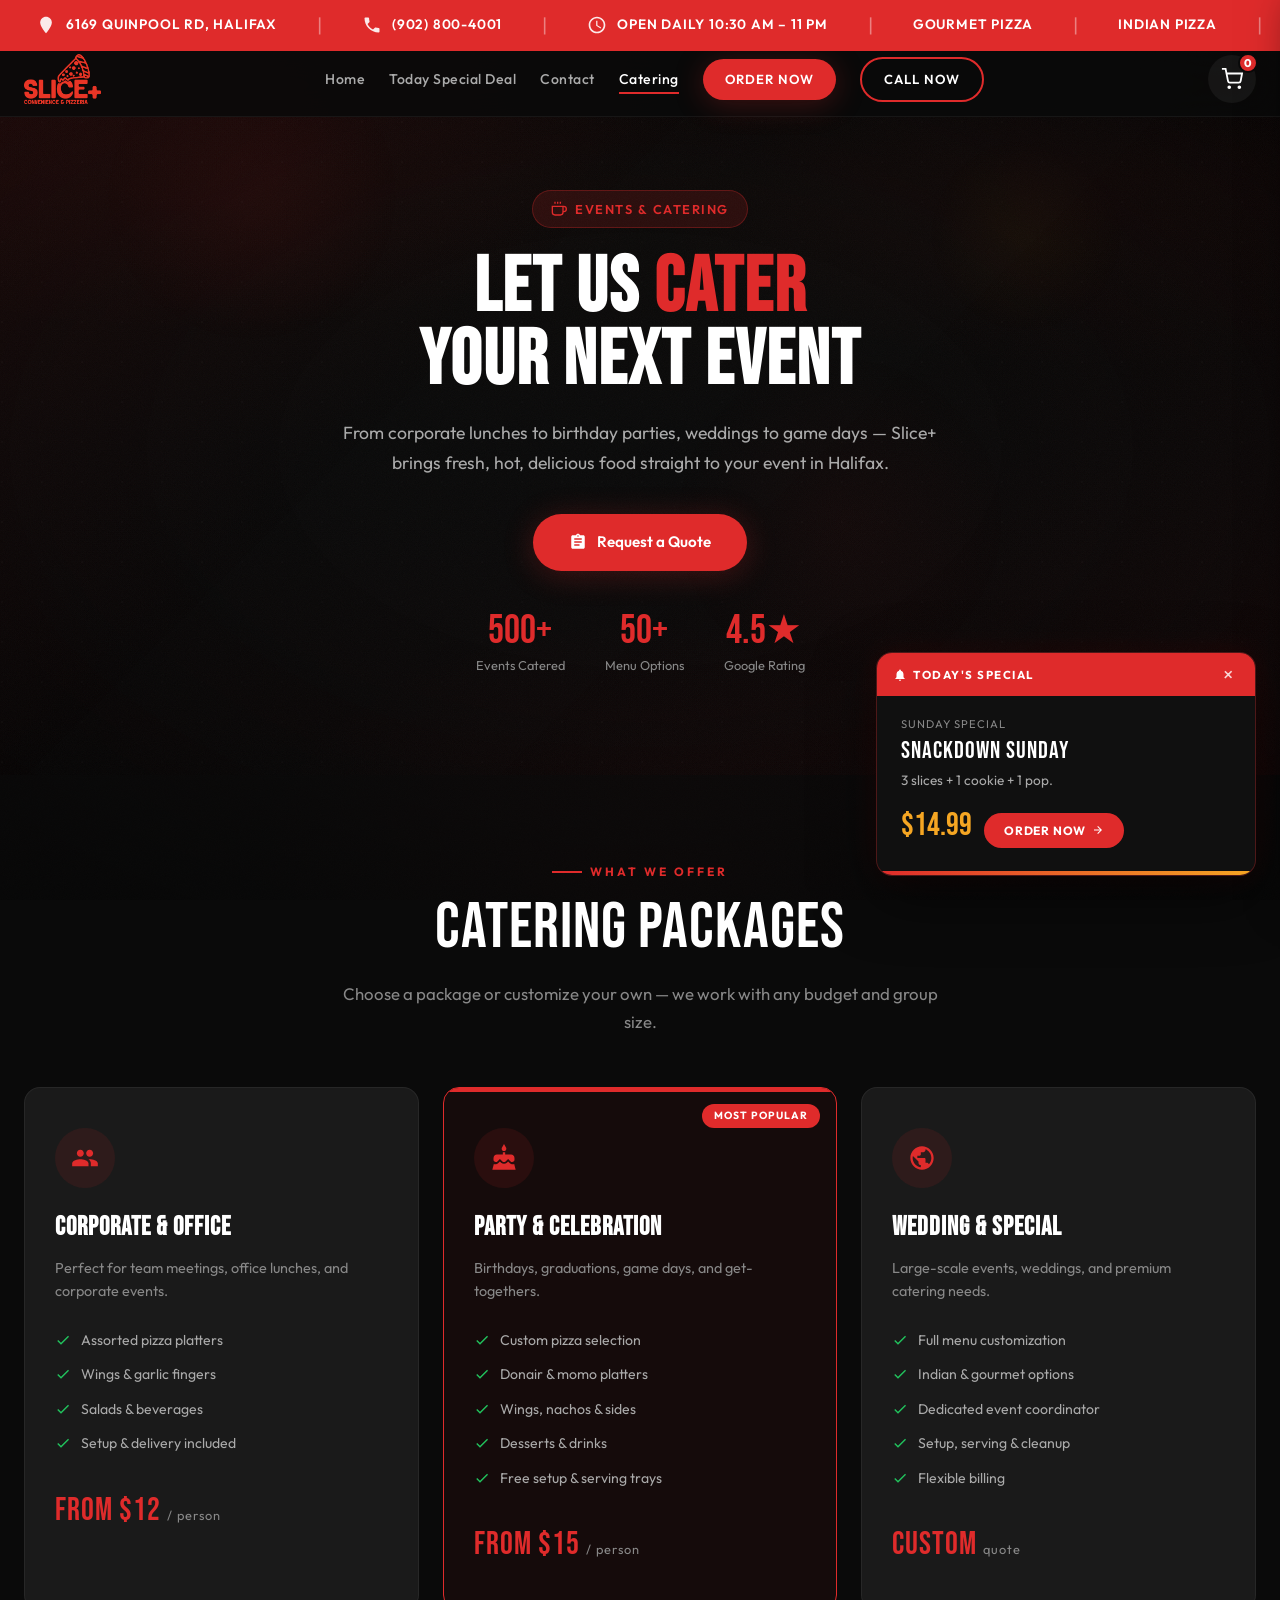
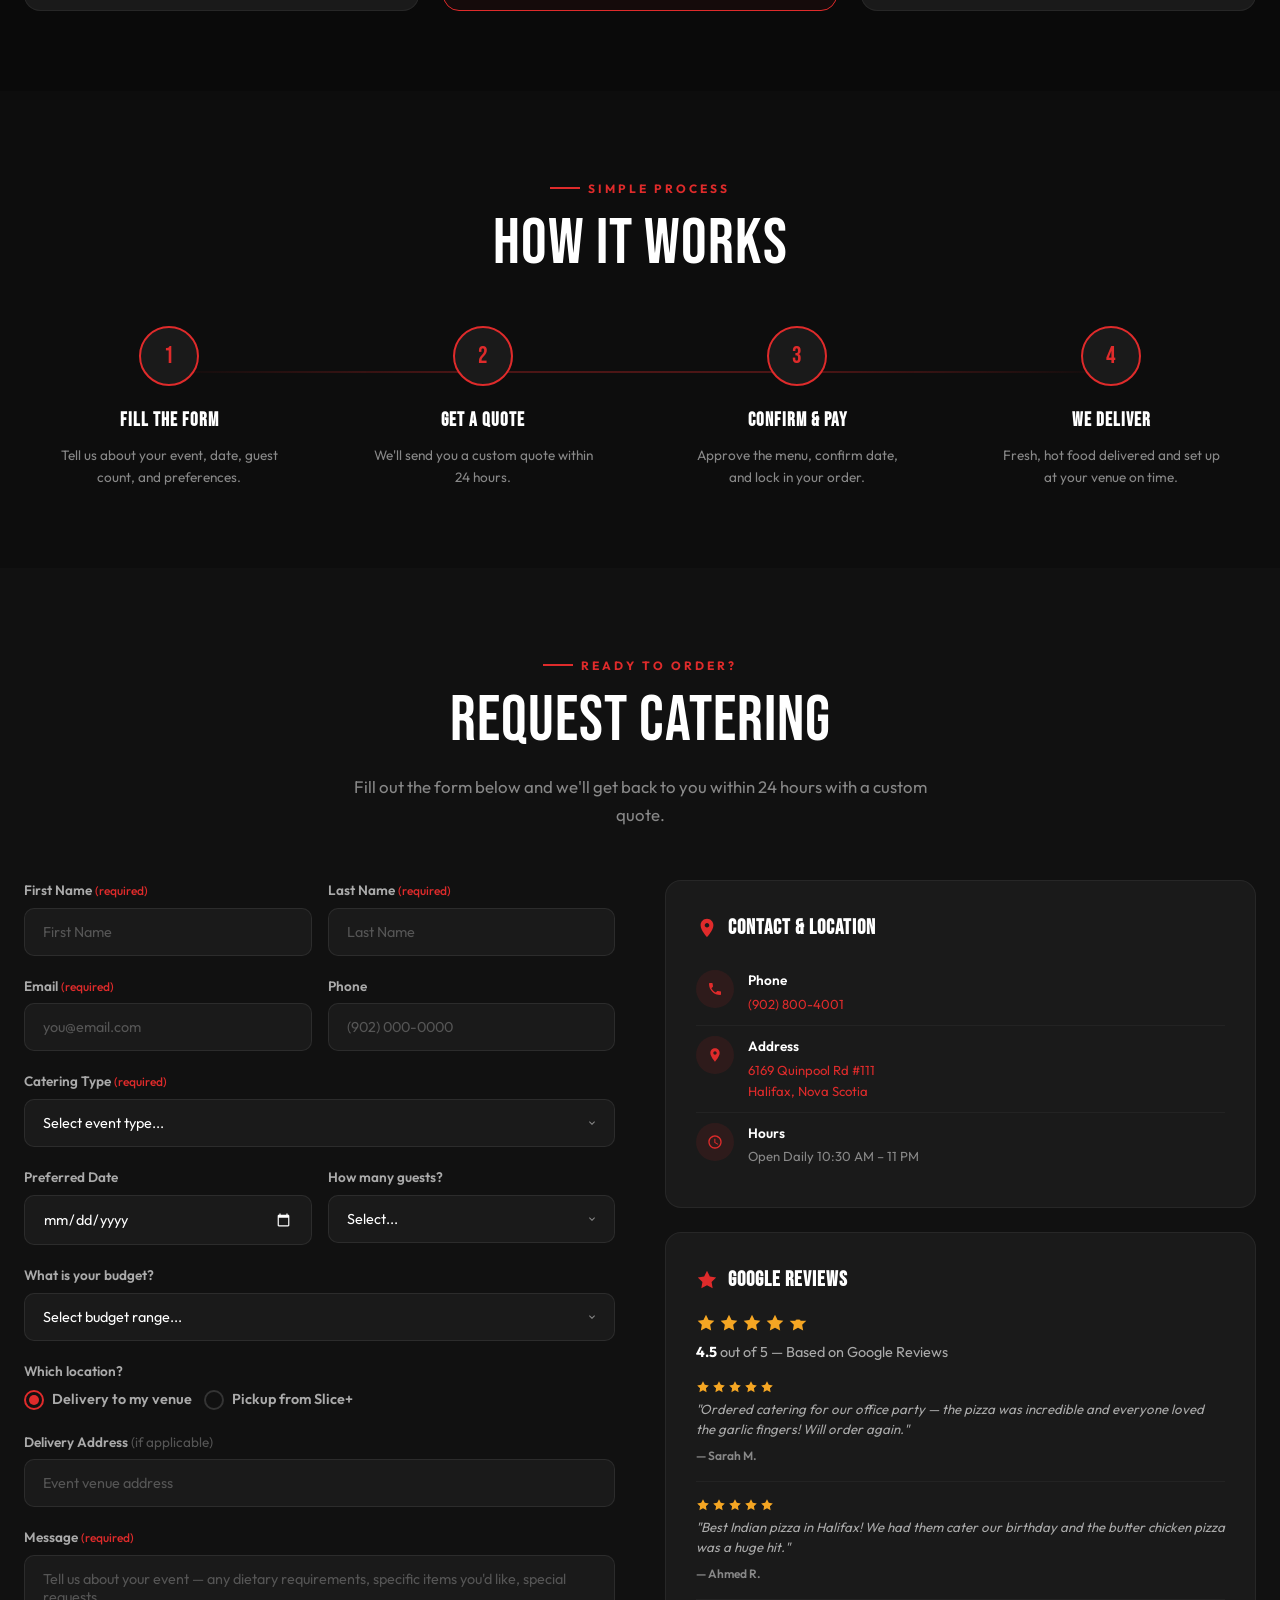
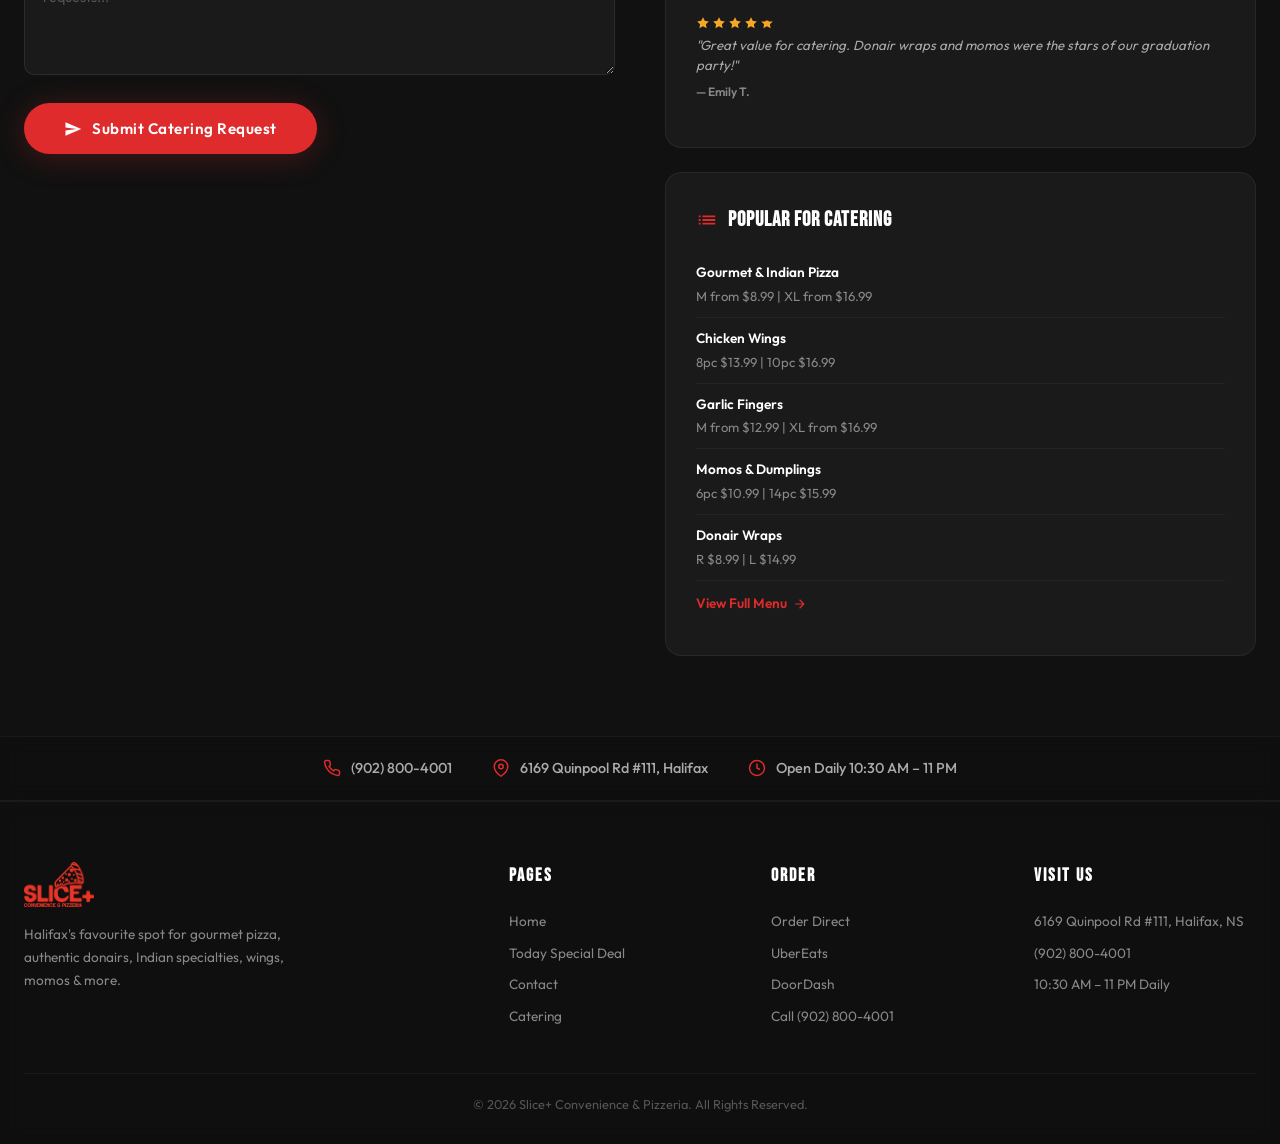
==== commit 49587d42: "changes for layout" ====
--- a/catering.html
+++ b/catering.html
@@ -1,545 +1,2451 @@
 <!DOCTYPE html>
-<html lang="en"><head><meta charset="UTF-8"><meta name="viewport" content="width=device-width, initial-scale=1.0">
-<title>Catering | Slice+ Convenience & Pizzeria | Halifax</title>
-<meta name="description" content="Slice+ Catering — Let us cater your next event! Pizza, donairs, wings, momos & more for corporate events, parties, weddings & gatherings in Halifax.">
-<link rel="preconnect" href="https://fonts.googleapis.com"><link rel="preconnect" href="https://fonts.gstatic.com" crossorigin>
-<link href="https://fonts.googleapis.com/css2?family=Bebas+Neue&family=Outfit:wght@300;400;500;600;700;800&display=swap" media="print" onload="this.media='all'" rel="stylesheet">
-<style>
-:root{--red:#df2b2b;--red-dark:#b91c1c;--black:#0a0a0a;--dark:#111;--dark2:#1a1a1a;--dark3:#222;--white:#fff;--gold:#f5a623;--green:#22c55e;--gray:#888;--gray-light:#aaa;--gray-dark:#555;--font-display:'Bebas Neue',sans-serif;--font-body:'Outfit',sans-serif;--radius:16px;--radius-sm:10px;--shadow-red:0 4px 30px rgba(223,43,43,0.25);--transition:0.3s cubic-bezier(0.4,0,0.2,1)}
-*,*::before,*::after{margin:0;padding:0;box-sizing:border-box}
-html{scroll-behavior:smooth;overflow-x:hidden}
-body{font-family:var(--font-body);background:var(--black);color:var(--white);overflow-x:hidden;line-height:1.6;position:relative}
-a{text-decoration:none;color:inherit}img{max-width:100%;display:block}button{cursor:pointer;border:none;font-family:var(--font-body)}
-body::before{content:'';position:fixed;inset:0;z-index:-3;background:radial-gradient(ellipse 120% 80% at 15% 5%,rgba(223,43,43,.07) 0%,transparent 40%),radial-gradient(ellipse 100% 60% at 85% 20%,rgba(180,30,30,.05) 0%,transparent 35%),radial-gradient(ellipse 80% 80% at 50% 100%,rgba(223,43,43,.04) 0%,transparent 40%),linear-gradient(180deg,#080808 0%,#0c0a09 20%,#0a0a0a 50%,#0c0909 80%,#080808 100%)}
-body::after{content:'';position:fixed;inset:0;z-index:-1;opacity:.035;pointer-events:none;background-image:url("data:image/svg+xml,%3Csvg viewBox='0 0 256 256' xmlns='http://www.w3.org/2000/svg'%3E%3Cfilter id='n'%3E%3CfeTurbulence type='fractalNoise' baseFrequency='0.85' numOctaves='4' stitchTiles='stitch'/%3E%3C/filter%3E%3Crect width='100%25' height='100%25' filter='url(%23n)' opacity='1'/%3E%3C/svg%3E");background-size:200px 200px}
-.bg-bokeh{position:fixed;z-index:-2;pointer-events:none;border-radius:50%}
-.bg-bokeh-1{width:300px;height:300px;top:5%;left:8%;background:radial-gradient(circle,rgba(223,43,43,.06) 0%,transparent 70%);animation:bk 25s ease-in-out infinite}
-.bg-bokeh-2{width:200px;height:200px;top:15%;right:12%;background:radial-gradient(circle,rgba(245,166,35,.04) 0%,transparent 70%);animation:bk 30s ease-in-out infinite reverse}
-.bg-bokeh-3{width:400px;height:400px;bottom:20%;left:50%;background:radial-gradient(circle,rgba(223,43,43,.04) 0%,transparent 60%);animation:bk 35s ease-in-out infinite}
-@keyframes bk{0%,100%{transform:translate(0,0) scale(1);opacity:.7}50%{transform:translate(-20px,15px) scale(.9);opacity:.5}}
-.bg-vignette{position:fixed;inset:0;z-index:-1;pointer-events:none;background:radial-gradient(ellipse 70% 60% at 50% 50%,transparent 40%,rgba(0,0,0,.4) 100%)}
-.reveal{opacity:0;transform:translateY(40px);transition:opacity .8s ease,transform .8s ease}.reveal.visible{opacity:1;transform:translateY(0)}
-.reveal-left{opacity:0;transform:translateX(-60px);transition:opacity .8s ease,transform .8s ease}.reveal-left.visible{opacity:1;transform:translateX(0)}
-.reveal-right{opacity:0;transform:translateX(60px);transition:opacity .8s ease,transform .8s ease}.reveal-right.visible{opacity:1;transform:translateX(0)}
-.header{position:fixed;top:42px;left:0;right:0;z-index:1000;background:rgba(10,10,10,.85);backdrop-filter:blur(20px);border-bottom:1px solid rgba(255,255,255,.05);transition:var(--transition)}.header.scrolled{background:rgba(10,10,10,.95);box-shadow:0 4px 30px rgba(0,0,0,.5)}
-.header-inner{max-width:1300px;margin:0 auto;padding:12px 24px;display:flex;align-items:center;justify-content:space-between}
-.logo img{height:50px}.nav{display:flex;align-items:center;gap:24px}
-.nav a{font-size:.88rem;font-weight:500;letter-spacing:.5px;color:var(--gray-light);transition:var(--transition);position:relative}
-.nav a::after{content:'';position:absolute;bottom:-4px;left:0;width:0;height:2px;background:var(--red);transition:var(--transition)}.nav a:hover{color:var(--white)}.nav a:hover::after{width:100%}.nav a.active{color:var(--white)}.nav a.active::after{width:100%}
-.nav-cta{background:var(--red)!important;color:var(--white)!important;padding:10px 22px!important;border-radius:50px;font-weight:600!important;font-size:.82rem!important;letter-spacing:1px!important;text-transform:uppercase;box-shadow:var(--shadow-red)}.nav-cta::after{display:none!important}.nav-cta:hover{background:var(--red-dark)!important;transform:translateY(-2px)}
-.nav-cta-call{background:transparent!important;border:2px solid var(--red)!important;color:var(--white)!important;box-shadow:none!important}.nav-cta-call:hover{background:var(--red)!important}
-.cart-btn{display:flex;align-items:center;justify-content:center;width:48px;height:48px;background:rgba(255,255,255,.05);border-radius:50%;position:relative;transition:var(--transition)}.cart-btn:hover{background:rgba(255,255,255,.1)}
-.cart-badge{position:absolute;top:-2px;right:-2px;background:var(--red);color:var(--white);width:20px;height:20px;border-radius:50%;display:flex;align-items:center;justify-content:center;font-size:.7rem;font-weight:800;border:2px solid var(--black)}
-.mobile-toggle{display:none;flex-direction:column;gap:5px;background:none;padding:8px}.mobile-toggle span{width:26px;height:2px;background:var(--white);border-radius:2px}
-.mobile-nav{display:none;position:fixed;top:116px;left:0;right:0;bottom:0;background:rgba(10,10,10,.98);backdrop-filter:blur(20px);z-index:999;flex-direction:column;align-items:center;justify-content:center;gap:28px}.mobile-nav.open{display:flex}
-.mobile-nav a{font-size:1.3rem;font-weight:500;color:var(--gray-light);transition:var(--transition)}.mobile-nav a:hover{color:var(--red)}
-.mob-btns{display:flex;flex-direction:column;gap:12px;width:80%;max-width:300px;margin-top:20px}
-.mob-btns a{display:block;text-align:center;padding:14px;border-radius:50px;font-weight:700;font-size:.9rem;letter-spacing:1px;text-transform:uppercase}
-.info-ticker{background:var(--red);padding:10px 0;overflow:hidden;position:fixed;top:0;left:0;right:0;z-index:1001}
-.ticker-track{display:flex;animation:ticker 45s linear infinite;white-space:nowrap}
-@keyframes ticker{0%{transform:translateX(0)}100%{transform:translateX(-50%)}}
-.ticker-item{display:inline-flex;align-items:center;gap:10px;padding:0 36px;font-weight:600;font-size:.85rem;letter-spacing:.8px;text-transform:uppercase}.ticker-item svg{width:20px;height:20px;fill:currentColor;opacity:.9;flex-shrink:0}
-.ticker-sep{display:inline-flex;align-items:center;padding:0 4px;opacity:.4;font-size:1.2rem}
-.page-hero{position:relative;padding:190px 24px 100px;text-align:center;overflow:hidden}
-.page-hero::before{content:'';position:absolute;inset:0;background:linear-gradient(135deg,rgba(223,43,43,.08) 0%,transparent 40%,transparent 60%,rgba(223,43,43,.04) 100%);pointer-events:none}
-.page-hero-pattern{position:absolute;inset:0;opacity:.04;background-image:radial-gradient(circle at 2px 2px,rgba(255,255,255,.4) 1px,transparent 0);background-size:40px 40px;pointer-events:none}
-.page-hero-content{position:relative;z-index:2;max-width:800px;margin:0 auto}
-.page-hero-badge{display:inline-flex;align-items:center;gap:8px;background:rgba(223,43,43,.15);border:1px solid rgba(223,43,43,.3);padding:8px 18px;border-radius:50px;font-size:.8rem;font-weight:600;color:var(--red);letter-spacing:1.5px;text-transform:uppercase;margin-bottom:24px;animation:pg 3s ease-in-out infinite}
-@keyframes pg{0%,100%{box-shadow:0 0 0 0 rgba(223,43,43,.2)}50%{box-shadow:0 0 25px 8px rgba(223,43,43,.12)}}
-.page-hero h1{font-family:var(--font-display);font-size:clamp(3rem,6vw,5.5rem);line-height:.95;letter-spacing:2px;margin-bottom:20px}.hl{color:var(--red)}
-.page-hero-desc{font-size:1.1rem;color:var(--gray-light);max-width:600px;margin:0 auto 36px;line-height:1.7}
-.page-hero-stats{display:flex;gap:40px;justify-content:center;margin-top:40px}
-.page-stat{text-align:center}.page-stat-num{font-family:var(--font-display);font-size:2.5rem;color:var(--red);line-height:1}.page-stat-label{font-size:.8rem;color:var(--gray);margin-top:4px}
-.btn-primary{display:inline-flex;align-items:center;gap:10px;background:var(--red);color:var(--white);padding:16px 36px;border-radius:50px;font-weight:600;font-size:.95rem;transition:var(--transition);box-shadow:var(--shadow-red)}.btn-primary:hover{background:var(--red-dark);transform:translateY(-3px)}
-.section{padding:80px 24px;position:relative;overflow:hidden}.section-dark{background:rgba(17,17,17,.5)}.section-darker{background:rgba(10,10,10,.5)}.container{max-width:1300px;margin:0 auto}
-.section-label{display:inline-flex;align-items:center;gap:8px;font-size:.75rem;font-weight:700;color:var(--red);letter-spacing:3px;text-transform:uppercase;margin-bottom:14px}.section-label::before{content:'';width:30px;height:2px;background:var(--red)}
-.section-title{font-family:var(--font-display);font-size:clamp(2.5rem,5vw,4rem);letter-spacing:1px;line-height:1;margin-bottom:20px}
-.section-desc{color:var(--gray);font-size:1.05rem;max-width:600px;line-height:1.7}
-/* ===== CATERING PACKAGES ===== */
-.packages-grid{display:grid;grid-template-columns:repeat(3,1fr);gap:24px;margin-top:50px;}
-.package-card{background:var(--dark2);border:1px solid rgba(255,255,255,0.06);border-radius:var(--radius);padding:40px 30px;position:relative;overflow:hidden;transition:var(--transition);}
-.package-card::before{content:'';position:absolute;top:0;left:0;right:0;height:4px;background:var(--red);transform:scaleX(0);transition:var(--transition);transform-origin:left;}
-.package-card:hover::before{transform:scaleX(1);}
-.package-card:hover{transform:translateY(-8px);border-color:rgba(223,43,43,0.2);box-shadow:0 12px 50px rgba(0,0,0,0.3);}
-.package-card.featured{border-color:var(--red);background:rgba(223,43,43,0.05);}
-.package-card.featured::before{transform:scaleX(1);}
-.package-featured-badge{position:absolute;top:16px;right:16px;background:var(--red);color:var(--white);padding:4px 12px;border-radius:50px;font-size:0.65rem;font-weight:700;letter-spacing:1px;text-transform:uppercase;}
-.package-icon{width:60px;height:60px;border-radius:50%;background:rgba(223,43,43,0.1);display:flex;align-items:center;justify-content:center;margin-bottom:20px;}
-.package-icon svg{width:28px;height:28px;fill:var(--red);}
-.package-card h3{font-family:var(--font-display);font-size:1.6rem;letter-spacing:1px;margin-bottom:8px;}
-.package-card .package-desc{color:var(--gray);font-size:0.9rem;line-height:1.6;margin-bottom:20px;}
-.package-includes{list-style:none;margin-bottom:24px;}
-.package-includes li{display:flex;align-items:flex-start;gap:10px;padding:6px 0;font-size:0.88rem;color:var(--gray-light);}
-.package-includes li svg{width:16px;height:16px;fill:var(--green);flex-shrink:0;margin-top:3px;}
-.package-price{font-family:var(--font-display);font-size:2rem;color:var(--red);letter-spacing:1px;}
-.package-price span{font-family:var(--font-body);font-size:0.8rem;color:var(--gray);font-weight:400;}
-
-/* ===== HOW IT WORKS ===== */
-.steps-grid{display:grid;grid-template-columns:repeat(4,1fr);gap:24px;margin-top:50px;position:relative;}
-.steps-grid::before{content:'';position:absolute;top:45px;left:10%;right:10%;height:2px;background:linear-gradient(to right,transparent,rgba(223,43,43,0.3),rgba(223,43,43,0.3),transparent);z-index:0;}
-.step-card{text-align:center;position:relative;z-index:1;}
-.step-num{width:60px;height:60px;border-radius:50%;background:var(--dark2);border:2px solid var(--red);display:flex;align-items:center;justify-content:center;margin:0 auto 20px;font-family:var(--font-display);font-size:1.5rem;color:var(--red);transition:var(--transition);}
-.step-card:hover .step-num{background:var(--red);color:var(--white);}
-.step-card h4{font-family:var(--font-display);font-size:1.2rem;letter-spacing:1px;margin-bottom:8px;}
-.step-card p{font-size:0.85rem;color:var(--gray);line-height:1.6;max-width:220px;margin:0 auto;}
-
-/* ===== CATERING FORM ===== */
-.catering-form-section{background:var(--dark);}
-.form-layout{display:grid;grid-template-columns:1fr 1fr;gap:50px;margin-top:50px;}
-.catering-form{display:flex;flex-direction:column;gap:20px;}
-.form-group{display:flex;flex-direction:column;gap:6px;}
-.form-group label{font-size:0.85rem;font-weight:600;color:var(--gray-light);}
-.form-group label .req{color:var(--red);font-size:0.75rem;font-weight:500;}
-.form-row{display:grid;grid-template-columns:1fr 1fr;gap:16px;}
-.form-input,.form-select,.form-textarea{background:var(--dark2);border:1px solid rgba(255,255,255,0.08);border-radius:var(--radius-sm);padding:14px 18px;color:var(--white);font-family:var(--font-body);font-size:0.9rem;transition:var(--transition);width:100%;appearance:none;-webkit-appearance:none;}
-.form-select{background-image:url("data:image/svg+xml,%3Csvg xmlns='http://www.w3.org/2000/svg' width='12' height='12' viewBox='0 0 24 24' fill='%23888'%3E%3Cpath d='M7.41 8.59L12 13.17l4.59-4.58L18 10l-6 6-6-6z'/%3E%3C/svg%3E");background-repeat:no-repeat;background-position:right 16px center;padding-right:40px;cursor:pointer;}
-.form-select option{background:var(--dark2);color:var(--white);}
-.form-input:focus,.form-select:focus,.form-textarea:focus{outline:none;border-color:var(--red);box-shadow:0 0 0 3px rgba(223,43,43,0.1);}
-.form-input::placeholder,.form-textarea::placeholder{color:var(--gray-dark);}
-.form-textarea{min-height:120px;resize:vertical;}
-.form-input[type="date"]{color-scheme:dark;}
-.form-radio-group{display:flex;gap:12px;flex-wrap:wrap;}
-.form-radio{display:flex;align-items:center;gap:8px;cursor:pointer;}
-.form-radio input{display:none;}
-.form-radio .radio-mark{width:20px;height:20px;border-radius:50%;border:2px solid rgba(255,255,255,0.15);display:flex;align-items:center;justify-content:center;transition:var(--transition);flex-shrink:0;}
-.form-radio input:checked + .radio-mark{border-color:var(--red);}
-.form-radio input:checked + .radio-mark::after{content:'';width:10px;height:10px;border-radius:50%;background:var(--red);}
-.form-radio span:last-child{font-size:0.9rem;color:var(--gray-light);}
-.form-submit{display:inline-flex;align-items:center;gap:10px;background:var(--red);color:var(--white);padding:16px 40px;border-radius:50px;font-weight:600;font-size:0.95rem;letter-spacing:0.5px;transition:var(--transition);box-shadow:var(--shadow-red);border:none;cursor:pointer;align-self:flex-start;margin-top:8px;}
-.form-submit:hover{background:var(--red-dark);transform:translateY(-3px);box-shadow:0 8px 40px rgba(223,43,43,0.4);}
-
-/* ===== FORM SIDEBAR ===== */
-.form-sidebar{display:flex;flex-direction:column;gap:24px;}
-.sidebar-card{background:var(--dark2);border:1px solid rgba(255,255,255,0.06);border-radius:var(--radius);padding:30px;transition:var(--transition);}
-.sidebar-card:hover{border-color:rgba(223,43,43,0.15);}
-.sidebar-card h4{font-family:var(--font-display);font-size:1.3rem;letter-spacing:1px;margin-bottom:16px;display:flex;align-items:center;gap:10px;}
-.sidebar-card h4 svg{width:22px;height:22px;fill:var(--red);}
-.sidebar-item{display:flex;align-items:flex-start;gap:14px;padding:10px 0;border-bottom:1px solid rgba(255,255,255,0.04);}
-.sidebar-item:last-child{border-bottom:none;}
-.sidebar-icon{width:38px;height:38px;border-radius:50%;background:rgba(223,43,43,0.1);display:flex;align-items:center;justify-content:center;flex-shrink:0;}
-.sidebar-icon svg{width:16px;height:16px;fill:var(--red);}
-.sidebar-item-text h5{font-size:0.85rem;font-weight:600;margin-bottom:2px;}
-.sidebar-item-text p{font-size:0.82rem;color:var(--gray);}
-.sidebar-item-text a{color:var(--red);transition:var(--transition);}
-.sidebar-item-text a:hover{color:var(--white);}
-.rating-stars{display:flex;gap:3px;margin-bottom:8px;}
-.rating-stars svg{width:20px;height:20px;fill:var(--gold);}
-.rating-text{font-size:0.9rem;color:var(--gray-light);}
-.rating-text strong{color:var(--white);}
-.review-item{padding:16px 0;border-bottom:1px solid rgba(255,255,255,0.04);}
-.review-item:last-child{border-bottom:none;}
-.review-stars{display:flex;gap:2px;margin-bottom:6px;}
-.review-stars svg{width:14px;height:14px;fill:var(--gold);}
-.review-text{font-size:0.83rem;color:var(--gray-light);line-height:1.5;font-style:italic;margin-bottom:6px;}
-.review-author{font-size:0.75rem;color:var(--gray);font-weight:600;}
-.info-bar{background:rgba(17,17,17,.8);backdrop-filter:blur(10px);border-top:1px solid rgba(255,255,255,.05);border-bottom:1px solid rgba(255,255,255,.05);padding:20px 24px;display:flex;justify-content:center;gap:40px;flex-wrap:wrap}
-.info-bar a,.info-bar span{display:flex;align-items:center;gap:10px;color:var(--gray-light);font-size:.9rem;font-weight:500;transition:var(--transition)}.info-bar a:hover{color:var(--white)}
-.info-bar svg{width:18px;height:18px;fill:none;stroke:var(--red);stroke-width:2;flex-shrink:0}
-.footer{background:rgba(17,17,17,.8);backdrop-filter:blur(10px);border-top:1px solid rgba(255,255,255,.05);padding:60px 24px 30px;position:relative;z-index:1}
-.footer-inner{max-width:1300px;margin:0 auto;display:grid;grid-template-columns:2fr 1fr 1fr 1fr;gap:40px}
-.footer-brand img{height:45px;margin-bottom:16px}.footer-brand p{color:var(--gray);font-size:.85rem;line-height:1.7;max-width:300px}
-.footer-col h4{font-family:var(--font-display);font-size:1.1rem;letter-spacing:2px;margin-bottom:16px}
-.footer-col a{display:block;color:var(--gray);font-size:.85rem;padding:5px 0;transition:var(--transition)}.footer-col a:hover{color:var(--red);transform:translateX(4px)}
-.footer-bottom{max-width:1300px;margin:40px auto 0;padding-top:20px;border-top:1px solid rgba(255,255,255,.05);display:flex;justify-content:space-between;align-items:center;flex-wrap:wrap;gap:12px}.footer-bottom p{color:var(--gray-dark);font-size:.8rem}
-.op-bg{display:none;position:fixed;inset:0;z-index:5000;background:rgba(0,0,0,.7);backdrop-filter:blur(8px);align-items:center;justify-content:center;padding:20px}.op-bg.open{display:flex}
-.op-box{background:var(--dark);border-radius:20px;max-width:420px;width:100%;padding:36px;border:1px solid rgba(255,255,255,.06);box-shadow:0 24px 80px rgba(0,0,0,.6);text-align:center;position:relative}
-.op-x{position:absolute;top:14px;right:14px;width:32px;height:32px;border-radius:50%;background:rgba(255,255,255,.05);color:var(--gray);display:flex;align-items:center;justify-content:center;font-size:1.1rem;transition:var(--transition)}.op-x:hover{background:var(--red);color:var(--white)}
-.op-box h3{font-family:var(--font-display);font-size:2rem;letter-spacing:1px;margin-bottom:6px}.op-box p{color:var(--gray);font-size:.9rem;margin-bottom:28px}
-.op-btns{display:flex;gap:14px}
-.op-btn{flex:1;padding:22px 16px;border-radius:var(--radius);border:2px solid rgba(255,255,255,.08);background:rgba(255,255,255,.02);transition:var(--transition);text-align:center;color:var(--white);display:block}.op-btn:hover{border-color:rgba(223,43,43,.4);background:rgba(223,43,43,.05);transform:translateY(-2px)}
-.op-btn svg{width:36px;height:36px;margin:0 auto 10px;display:block;stroke:var(--gray);fill:none;transition:var(--transition)}.op-btn:hover svg{stroke:var(--red)}
-.op-btn strong{display:block;font-size:1rem;margin-bottom:4px}.op-btn span{font-size:.78rem;color:var(--gray-dark)}
-.c-bg{display:none;position:fixed;inset:0;background:rgba(0,0,0,.5);z-index:1400}.c-bg.open{display:block}
-.c-sb{position:fixed;top:0;right:-440px;width:420px;height:100vh;background:var(--dark);z-index:1500;border-left:1px solid rgba(255,255,255,.06);transition:right .4s cubic-bezier(.4,0,.2,1);display:flex;flex-direction:column;box-shadow:-8px 0 40px rgba(0,0,0,.5)}.c-sb.open{right:0}
-.c-h{padding:20px 24px;border-bottom:1px solid rgba(255,255,255,.06);display:flex;align-items:center;justify-content:space-between}.c-h h3{font-family:var(--font-display);font-size:1.4rem;letter-spacing:1px}
-.c-xb{width:36px;height:36px;border-radius:50%;background:rgba(255,255,255,.05);color:var(--gray);display:flex;align-items:center;justify-content:center;transition:var(--transition)}.c-xb:hover{background:var(--red);color:var(--white)}
-.c-body{flex:1;overflow-y:auto;padding:16px 24px}
-.c-i{display:flex;gap:12px;padding:14px 0;border-bottom:1px solid rgba(255,255,255,.05)}.c-i-info{flex:1}.c-i-name{font-weight:600;font-size:.9rem}.c-i-mods{font-size:.75rem;color:var(--gray);margin-top:2px}
-.c-i-bot{display:flex;align-items:center;justify-content:space-between;margin-top:8px}.c-i-price{font-weight:700;font-size:.9rem;color:var(--green)}
-.c-i-qty{display:flex;align-items:center;background:rgba(255,255,255,.05);border-radius:50px}.c-i-qty button{width:28px;height:28px;background:transparent;color:var(--white);font-size:.85rem;font-weight:700;display:flex;align-items:center;justify-content:center;border-radius:50%;transition:var(--transition)}.c-i-qty button:hover{background:rgba(255,255,255,.1)}
-.c-i-qty em{width:28px;text-align:center;font-weight:700;font-size:.82rem;font-style:normal}
-.c-i-rm{color:var(--gray-dark);font-size:.72rem;background:none;transition:var(--transition);margin-top:4px}.c-i-rm:hover{color:var(--red)}
-.c-ft{padding:20px 24px;border-top:1px solid rgba(255,255,255,.06);background:rgba(17,17,17,.8)}
-.c-l{display:flex;justify-content:space-between;font-size:.88rem;margin-bottom:8px;color:var(--gray)}.c-l.tot{font-size:1.1rem;font-weight:800;color:var(--white);margin-top:12px;padding-top:12px;border-top:1px solid rgba(255,255,255,.08)}.c-l.tot span:last-child{color:var(--green)}
-.c-go{display:block;width:100%;margin-top:16px;background:var(--red);color:var(--white);padding:16px;border-radius:50px;font-weight:700;font-size:1rem;text-align:center;box-shadow:var(--shadow-red);transition:var(--transition)}.c-go:hover{background:var(--red-dark)}
-.da{position:fixed;bottom:24px;right:24px;z-index:9999;max-width:380px;width:calc(100% - 48px);background:rgba(17,17,17,.95);backdrop-filter:blur(20px);border:1px solid rgba(223,43,43,.3);border-radius:var(--radius);overflow:hidden;box-shadow:0 20px 60px rgba(0,0,0,.6),0 0 30px rgba(223,43,43,.1);transform:translateY(120%);opacity:0;transition:transform .5s cubic-bezier(.34,1.56,.64,1),opacity .4s ease;pointer-events:none}.da.show{transform:translateY(0);opacity:1;pointer-events:all}
-.da-top{background:var(--red);padding:10px 16px;display:flex;align-items:center;justify-content:space-between}
-.da-lbl{font-size:.72rem;font-weight:700;letter-spacing:1.5px;text-transform:uppercase;display:flex;align-items:center;gap:6px}.da-lbl svg{width:14px;height:14px;fill:currentColor;animation:rng 1.5s ease-in-out infinite}
-@keyframes rng{0%{transform:rotate(0)}20%{transform:rotate(15deg)}40%{transform:rotate(-10deg)}60%{transform:rotate(5deg)}100%{transform:rotate(0)}}
-.da-x{background:none;color:var(--white);font-size:1.2rem;padding:2px 6px;border-radius:50%;transition:.3s;line-height:1;opacity:.8}.da-x:hover{opacity:1;background:rgba(255,255,255,.15)}
-.da-body{padding:20px 24px;cursor:pointer;transition:.3s;display:block;color:var(--white)}.da-body:hover{background:rgba(223,43,43,.05)}
-.da-day{font-size:.7rem;color:var(--gray);text-transform:uppercase;letter-spacing:1px;margin-bottom:4px}
-.da-name{font-family:var(--font-display);font-size:1.5rem;letter-spacing:1px;line-height:1.1;margin-bottom:6px}
-.da-desc{font-size:.85rem;color:var(--gray-light);margin-bottom:10px;line-height:1.4}
-.da-price{font-family:var(--font-display);font-size:2rem;color:var(--gold);display:inline-block;margin-right:12px}
-.da-cta{display:inline-flex;align-items:center;gap:6px;background:var(--red);color:var(--white);padding:8px 20px;border-radius:50px;font-size:.75rem;font-weight:700;letter-spacing:.8px;text-transform:uppercase;transition:.3s}.da-cta:hover{background:var(--red-dark)}.da-cta svg{width:12px;height:12px;fill:currentColor}
-.da-prog{width:100%;height:4px;background:rgba(255,255,255,.08);overflow:hidden}.da-prog-bar{height:100%;background:linear-gradient(90deg,var(--red),var(--gold));width:100%}
-@keyframes progShrink{0%{width:100%}100%{width:0}}
-@media(max-width:1024px){.nav{display:none}.mobile-toggle{display:flex}.packages-grid{grid-template-columns:repeat(2,1fr)}.steps-grid{grid-template-columns:repeat(2,1fr);gap:32px}.steps-grid::before{display:none}.footer-inner{grid-template-columns:1fr 1fr}}
-@media(max-width:768px){.header{top:36px!important}.mobile-nav{top:110px!important}.page-hero{padding:150px 16px 70px}.page-hero h1{font-size:3rem}.page-hero-stats{gap:24px;flex-wrap:wrap}.packages-grid{grid-template-columns:1fr}.steps-grid{grid-template-columns:1fr 1fr}.form-layout{grid-template-columns:1fr}.form-row{grid-template-columns:1fr}.da{right:12px;max-width:none;bottom:12px;width:calc(100% - 24px)}.footer-inner{grid-template-columns:1fr}.footer-bottom{flex-direction:column;text-align:center}.info-bar{flex-direction:column;gap:12px;align-items:center}.c-sb{width:100%;right:-100%}.op-btns{flex-direction:column}.section{padding:60px 16px}}
-@media(max-width:480px){.page-hero h1{font-size:2.5rem}.steps-grid{grid-template-columns:1fr}.section-title{font-size:2rem}}
-</style></head>
+<html lang="en">
+
+<head>
+  <meta charset="UTF-8">
+  <meta name="viewport" content="width=device-width, initial-scale=1.0">
+  <title>Catering | Slice+ Convenience & Pizzeria | Halifax</title>
+  <meta name="description"
+    content="Slice+ Catering — Let us cater your next event! Pizza, donairs, wings, momos & more for corporate events, parties, weddings & gatherings in Halifax.">
+  <link rel="preconnect" href="https://fonts.googleapis.com">
+  <link rel="preconnect" href="https://fonts.gstatic.com" crossorigin>
+  <link
+    href="https://fonts.googleapis.com/css2?family=Bebas+Neue&family=Outfit:wght@300;400;500;600;700;800&display=swap"
+    media="print" onload="this.media='all'" rel="stylesheet">
+  <style>
+    :root {
+      --red: #df2b2b;
+      --red-dark: #b91c1c;
+      --black: #0a0a0a;
+      --dark: #111;
+      --dark2: #1a1a1a;
+      --dark3: #222;
+      --white: #fff;
+      --gold: #f5a623;
+      --green: #22c55e;
+      --gray: #888;
+      --gray-light: #aaa;
+      --gray-dark: #555;
+      --font-display: 'Bebas Neue', sans-serif;
+      --font-body: 'Outfit', sans-serif;
+      --radius: 16px;
+      --radius-sm: 10px;
+      --shadow-red: 0 4px 30px rgba(223, 43, 43, 0.25);
+      --transition: 0.3s cubic-bezier(0.4, 0, 0.2, 1)
+    }
+
+    *,
+    *::before,
+    *::after {
+      margin: 0;
+      padding: 0;
+      box-sizing: border-box
+    }
+
+    html {
+      scroll-behavior: smooth;
+      overflow-x: hidden
+    }
+
+    body {
+      font-family: var(--font-body);
+      background: var(--black);
+      color: var(--white);
+      overflow-x: hidden;
+      line-height: 1.6;
+      position: relative
+    }
+
+    a {
+      text-decoration: none;
+      color: inherit
+    }
+
+    img {
+      max-width: 100%;
+      display: block
+    }
+
+    button {
+      cursor: pointer;
+      border: none;
+      font-family: var(--font-body)
+    }
+
+    body::before {
+      content: '';
+      position: fixed;
+      inset: 0;
+      z-index: -3;
+      background: radial-gradient(ellipse 120% 80% at 15% 5%, rgba(223, 43, 43, .07) 0%, transparent 40%), radial-gradient(ellipse 100% 60% at 85% 20%, rgba(180, 30, 30, .05) 0%, transparent 35%), radial-gradient(ellipse 80% 80% at 50% 100%, rgba(223, 43, 43, .04) 0%, transparent 40%), linear-gradient(180deg, #080808 0%, #0c0a09 20%, #0a0a0a 50%, #0c0909 80%, #080808 100%)
+    }
+    .d-none{
+      display: none !important;
+    }
+    body::after {
+      content: '';
+      position: fixed;
+      inset: 0;
+      z-index: -1;
+      opacity: .035;
+      pointer-events: none;
+      background-image: url("data:image/svg+xml,%3Csvg viewBox='0 0 256 256' xmlns='http://www.w3.org/2000/svg'%3E%3Cfilter id='n'%3E%3CfeTurbulence type='fractalNoise' baseFrequency='0.85' numOctaves='4' stitchTiles='stitch'/%3E%3C/filter%3E%3Crect width='100%25' height='100%25' filter='url(%23n)' opacity='1'/%3E%3C/svg%3E");
+      background-size: 200px 200px
+    }
+
+    .bg-bokeh {
+      position: fixed;
+      z-index: -2;
+      pointer-events: none;
+      border-radius: 50%
+    }
+
+    .bg-bokeh-1 {
+      width: 300px;
+      height: 300px;
+      top: 5%;
+      left: 8%;
+      background: radial-gradient(circle, rgba(223, 43, 43, .06) 0%, transparent 70%);
+      animation: bk 25s ease-in-out infinite
+    }
+
+    .bg-bokeh-2 {
+      width: 200px;
+      height: 200px;
+      top: 15%;
+      right: 12%;
+      background: radial-gradient(circle, rgba(245, 166, 35, .04) 0%, transparent 70%);
+      animation: bk 30s ease-in-out infinite reverse
+    }
+
+    .bg-bokeh-3 {
+      width: 400px;
+      height: 400px;
+      bottom: 20%;
+      left: 50%;
+      background: radial-gradient(circle, rgba(223, 43, 43, .04) 0%, transparent 60%);
+      animation: bk 35s ease-in-out infinite
+    }
+
+    @keyframes bk {
+
+      0%,
+      100% {
+        transform: translate(0, 0) scale(1);
+        opacity: .7
+      }
+
+      50% {
+        transform: translate(-20px, 15px) scale(.9);
+        opacity: .5
+      }
+    }
+    .d-none{
+      display: none !important;
+    }
+
+    .bg-vignette {
+      position: fixed;
+      inset: 0;
+      z-index: -1;
+      pointer-events: none;
+      background: radial-gradient(ellipse 70% 60% at 50% 50%, transparent 40%, rgba(0, 0, 0, .4) 100%)
+    }
+
+    .reveal {
+      opacity: 0;
+      transform: translateY(40px);
+      transition: opacity .8s ease, transform .8s ease
+    }
+
+    .reveal.visible {
+      opacity: 1;
+      transform: translateY(0)
+    }
+
+    .reveal-left {
+      opacity: 0;
+      transform: translateX(-60px);
+      transition: opacity .8s ease, transform .8s ease
+    }
+
+    .reveal-left.visible {
+      opacity: 1;
+      transform: translateX(0)
+    }
+
+    .reveal-right {
+      opacity: 0;
+      transform: translateX(60px);
+      transition: opacity .8s ease, transform .8s ease
+    }
+
+    .reveal-right.visible {
+      opacity: 1;
+      transform: translateX(0)
+    }
+
+    .header {
+      position: fixed;
+      top: 42px;
+      left: 0;
+      right: 0;
+      z-index: 1000;
+      background: rgba(10, 10, 10, .85);
+      backdrop-filter: blur(20px);
+      border-bottom: 1px solid rgba(255, 255, 255, .05);
+      transition: var(--transition)
+    }
+
+    .header.scrolled {
+      background: rgba(10, 10, 10, .95);
+      box-shadow: 0 4px 30px rgba(0, 0, 0, .5)
+    }
+
+    .header-inner {
+      max-width: 1300px;
+      margin: 0 auto;
+      padding: 12px 24px;
+      display: flex;
+      align-items: center;
+      justify-content: space-between
+    }
+
+    .logo img {
+      height: 50px
+    }
+
+    .nav {
+      display: flex;
+      align-items: center;
+      gap: 24px
+    }
+
+    .nav a {
+      font-size: .88rem;
+      font-weight: 500;
+      letter-spacing: .5px;
+      color: var(--gray-light);
+      transition: var(--transition);
+      position: relative
+    }
+
+    .nav a::after {
+      content: '';
+      position: absolute;
+      bottom: -4px;
+      left: 0;
+      width: 0;
+      height: 2px;
+      background: var(--red);
+      transition: var(--transition)
+    }
+
+    .nav a:hover {
+      color: var(--white)
+    }
+
+    .nav a:hover::after {
+      width: 100%
+    }
+
+    .nav a.active {
+      color: var(--white)
+    }
+
+    .nav a.active::after {
+      width: 100%
+    }
+
+    .nav-cta {
+      background: var(--red) !important;
+      color: var(--white) !important;
+      padding: 10px 22px !important;
+      border-radius: 50px;
+      font-weight: 600 !important;
+      font-size: .82rem !important;
+      letter-spacing: 1px !important;
+      text-transform: uppercase;
+      box-shadow: var(--shadow-red)
+    }
+
+    .nav-cta::after {
+      display: none !important
+    }
+
+    .nav-cta:hover {
+      background: var(--red-dark) !important;
+      transform: translateY(-2px)
+    }
+
+    .nav-cta-call {
+      background: transparent !important;
+      border: 2px solid var(--red) !important;
+      color: var(--white) !important;
+      box-shadow: none !important
+    }
+
+    .nav-cta-call:hover {
+      background: var(--red) !important
+    }
+
+    .cart-btn {
+      display: flex;
+      align-items: center;
+      justify-content: center;
+      width: 48px;
+      height: 48px;
+      background: rgba(255, 255, 255, .05);
+      border-radius: 50%;
+      position: relative;
+      transition: var(--transition)
+    }
+
+    .cart-btn:hover {
+      background: rgba(255, 255, 255, .1)
+    }
+
+    .cart-badge {
+      position: absolute;
+      top: -2px;
+      right: -2px;
+      background: var(--red);
+      color: var(--white);
+      width: 20px;
+      height: 20px;
+      border-radius: 50%;
+      display: flex;
+      align-items: center;
+      justify-content: center;
+      font-size: .7rem;
+      font-weight: 800;
+      border: 2px solid var(--black)
+    }
+
+    .mobile-toggle {
+      display: none;
+      flex-direction: column;
+      gap: 5px;
+      background: none;
+      padding: 8px
+    }
+
+    .mobile-toggle span {
+      width: 26px;
+      height: 2px;
+      background: var(--white);
+      border-radius: 2px
+    }
+
+    .mobile-nav {
+      display: none;
+      position: fixed;
+      top: 116px;
+      left: 0;
+      right: 0;
+      bottom: 0;
+      background: rgba(10, 10, 10, .98);
+      backdrop-filter: blur(20px);
+      z-index: 999;
+      flex-direction: column;
+      align-items: center;
+      justify-content: center;
+      gap: 28px
+    }
+
+    .mobile-nav.open {
+      display: flex
+    }
+
+    .mobile-nav a {
+      font-size: 1.3rem;
+      font-weight: 500;
+      color: var(--gray-light);
+      transition: var(--transition)
+    }
+
+    .mobile-nav a:hover {
+      color: var(--red)
+    }
+
+    .mob-btns {
+      display: flex;
+      flex-direction: column;
+      gap: 12px;
+      width: 80%;
+      max-width: 300px;
+      margin-top: 20px
+    }
+
+    .mob-btns a {
+      display: block;
+      text-align: center;
+      padding: 14px;
+      border-radius: 50px;
+      font-weight: 700;
+      font-size: .9rem;
+      letter-spacing: 1px;
+      text-transform: uppercase
+    }
+
+    .info-ticker {
+      background: var(--red);
+      padding: 10px 0;
+      overflow: hidden;
+      position: fixed;
+      top: 0;
+      left: 0;
+      right: 0;
+      z-index: 1001
+    }
+
+    .ticker-track {
+      display: flex;
+      animation: ticker 45s linear infinite;
+      white-space: nowrap
+    }
+
+    @keyframes ticker {
+      0% {
+        transform: translateX(0)
+      }
+
+      100% {
+        transform: translateX(-50%)
+      }
+    }
+
+    .ticker-item {
+      display: inline-flex;
+      align-items: center;
+      gap: 10px;
+      padding: 0 36px;
+      font-weight: 600;
+      font-size: .85rem;
+      letter-spacing: .8px;
+      text-transform: uppercase
+    }
+
+    .ticker-item svg {
+      width: 20px;
+      height: 20px;
+      fill: currentColor;
+      opacity: .9;
+      flex-shrink: 0
+    }
+
+    .ticker-sep {
+      display: inline-flex;
+      align-items: center;
+      padding: 0 4px;
+      opacity: .4;
+      font-size: 1.2rem
+    }
+
+    .page-hero {
+      position: relative;
+      padding: 190px 24px 100px;
+      text-align: center;
+      overflow: hidden
+    }
+
+    .page-hero::before {
+      content: '';
+      position: absolute;
+      inset: 0;
+      background: linear-gradient(135deg, rgba(223, 43, 43, .08) 0%, transparent 40%, transparent 60%, rgba(223, 43, 43, .04) 100%);
+      pointer-events: none
+    }
+
+    .page-hero-pattern {
+      position: absolute;
+      inset: 0;
+      opacity: .04;
+      background-image: radial-gradient(circle at 2px 2px, rgba(255, 255, 255, .4) 1px, transparent 0);
+      background-size: 40px 40px;
+      pointer-events: none
+    }
+
+    .page-hero-content {
+      position: relative;
+      z-index: 2;
+      max-width: 800px;
+      margin: 0 auto
+    }
+
+    .page-hero-badge {
+      display: inline-flex;
+      align-items: center;
+      gap: 8px;
+      background: rgba(223, 43, 43, .15);
+      border: 1px solid rgba(223, 43, 43, .3);
+      padding: 8px 18px;
+      border-radius: 50px;
+      font-size: .8rem;
+      font-weight: 600;
+      color: var(--red);
+      letter-spacing: 1.5px;
+      text-transform: uppercase;
+      margin-bottom: 24px;
+      animation: pg 3s ease-in-out infinite
+    }
+
+    @keyframes pg {
+
+      0%,
+      100% {
+        box-shadow: 0 0 0 0 rgba(223, 43, 43, .2)
+      }
+
+      50% {
+        box-shadow: 0 0 25px 8px rgba(223, 43, 43, .12)
+      }
+    }
+
+    .page-hero h1 {
+      font-family: var(--font-display);
+      font-size: clamp(3rem, 6vw, 5.5rem);
+      line-height: .95;
+      letter-spacing: 2px;
+      margin-bottom: 20px
+    }
+
+    .hl {
+      color: var(--red)
+    }
+
+    .page-hero-desc {
+      font-size: 1.1rem;
+      color: var(--gray-light);
+      max-width: 600px;
+      margin: 0 auto 36px;
+      line-height: 1.7
+    }
+
+    .page-hero-stats {
+      display: flex;
+      gap: 40px;
+      justify-content: center;
+      margin-top: 40px
+    }
+
+    .page-stat {
+      text-align: center
+    }
+
+    .page-stat-num {
+      font-family: var(--font-display);
+      font-size: 2.5rem;
+      color: var(--red);
+      line-height: 1
+    }
+
+    .page-stat-label {
+      font-size: .8rem;
+      color: var(--gray);
+      margin-top: 4px
+    }
+
+    .btn-primary {
+      display: inline-flex;
+      align-items: center;
+      gap: 10px;
+      background: var(--red);
+      color: var(--white);
+      padding: 16px 36px;
+      border-radius: 50px;
+      font-weight: 600;
+      font-size: .95rem;
+      transition: var(--transition);
+      box-shadow: var(--shadow-red)
+    }
+
+    .btn-primary:hover {
+      background: var(--red-dark);
+      transform: translateY(-3px)
+    }
+
+    .section {
+      padding: 80px 24px;
+      position: relative;
+      overflow: hidden
+    }
+
+    .section-dark {
+      background: rgba(17, 17, 17, .5)
+    }
+
+    .section-darker {
+      background: rgba(10, 10, 10, .5)
+    }
+
+    .container {
+      max-width: 1300px;
+      margin: 0 auto
+    }
+
+    .section-label {
+      display: inline-flex;
+      align-items: center;
+      gap: 8px;
+      font-size: .75rem;
+      font-weight: 700;
+      color: var(--red);
+      letter-spacing: 3px;
+      text-transform: uppercase;
+      margin-bottom: 14px
+    }
+
+    .section-label::before {
+      content: '';
+      width: 30px;
+      height: 2px;
+      background: var(--red)
+    }
+
+    .section-title {
+      font-family: var(--font-display);
+      font-size: clamp(2.5rem, 5vw, 4rem);
+      letter-spacing: 1px;
+      line-height: 1;
+      margin-bottom: 20px
+    }
+
+    .section-desc {
+      color: var(--gray);
+      font-size: 1.05rem;
+      max-width: 600px;
+      line-height: 1.7
+    }
+
+    /* ===== CATERING PACKAGES ===== */
+    .packages-grid {
+      display: grid;
+      grid-template-columns: repeat(3, 1fr);
+      gap: 24px;
+      margin-top: 50px;
+    }
+
+    .package-card {
+      background: var(--dark2);
+      border: 1px solid rgba(255, 255, 255, 0.06);
+      border-radius: var(--radius);
+      padding: 40px 30px;
+      position: relative;
+      overflow: hidden;
+      transition: var(--transition);
+    }
+
+    .package-card::before {
+      content: '';
+      position: absolute;
+      top: 0;
+      left: 0;
+      right: 0;
+      height: 4px;
+      background: var(--red);
+      transform: scaleX(0);
+      transition: var(--transition);
+      transform-origin: left;
+    }
+
+    .package-card:hover::before {
+      transform: scaleX(1);
+    }
+
+    .package-card:hover {
+      transform: translateY(-8px);
+      border-color: rgba(223, 43, 43, 0.2);
+      box-shadow: 0 12px 50px rgba(0, 0, 0, 0.3);
+    }
+
+    .package-card.featured {
+      border-color: var(--red);
+      background: rgba(223, 43, 43, 0.05);
+    }
+
+    .package-card.featured::before {
+      transform: scaleX(1);
+    }
+
+    .package-featured-badge {
+      position: absolute;
+      top: 16px;
+      right: 16px;
+      background: var(--red);
+      color: var(--white);
+      padding: 4px 12px;
+      border-radius: 50px;
+      font-size: 0.65rem;
+      font-weight: 700;
+      letter-spacing: 1px;
+      text-transform: uppercase;
+    }
+
+    .package-icon {
+      width: 60px;
+      height: 60px;
+      border-radius: 50%;
+      background: rgba(223, 43, 43, 0.1);
+      display: flex;
+      align-items: center;
+      justify-content: center;
+      margin-bottom: 20px;
+    }
+
+    .package-icon svg {
+      width: 28px;
+      height: 28px;
+      fill: var(--red);
+    }
+
+    .package-card h3 {
+      font-family: var(--font-display);
+      font-size: 1.6rem;
+      letter-spacing: 1px;
+      margin-bottom: 8px;
+    }
+
+    .package-card .package-desc {
+      color: var(--gray);
+      font-size: 0.9rem;
+      line-height: 1.6;
+      margin-bottom: 20px;
+    }
+
+    .package-includes {
+      list-style: none;
+      margin-bottom: 24px;
+    }
+
+    .package-includes li {
+      display: flex;
+      align-items: flex-start;
+      gap: 10px;
+      padding: 6px 0;
+      font-size: 0.88rem;
+      color: var(--gray-light);
+    }
+
+    .package-includes li svg {
+      width: 16px;
+      height: 16px;
+      fill: var(--green);
+      flex-shrink: 0;
+      margin-top: 3px;
+    }
+
+    .package-price {
+      font-family: var(--font-display);
+      font-size: 2rem;
+      color: var(--red);
+      letter-spacing: 1px;
+    }
+
+    .package-price span {
+      font-family: var(--font-body);
+      font-size: 0.8rem;
+      color: var(--gray);
+      font-weight: 400;
+    }
+
+    /* ===== HOW IT WORKS ===== */
+    .steps-grid {
+      display: grid;
+      grid-template-columns: repeat(4, 1fr);
+      gap: 24px;
+      margin-top: 50px;
+      position: relative;
+    }
+
+    .steps-grid::before {
+      content: '';
+      position: absolute;
+      top: 45px;
+      left: 10%;
+      right: 10%;
+      height: 2px;
+      background: linear-gradient(to right, transparent, rgba(223, 43, 43, 0.3), rgba(223, 43, 43, 0.3), transparent);
+      z-index: 0;
+    }
+
+    .step-card {
+      text-align: center;
+      position: relative;
+      z-index: 1;
+    }
+
+    .step-num {
+      width: 60px;
+      height: 60px;
+      border-radius: 50%;
+      background: var(--dark2);
+      border: 2px solid var(--red);
+      display: flex;
+      align-items: center;
+      justify-content: center;
+      margin: 0 auto 20px;
+      font-family: var(--font-display);
+      font-size: 1.5rem;
+      color: var(--red);
+      transition: var(--transition);
+    }
+
+    .step-card:hover .step-num {
+      background: var(--red);
+      color: var(--white);
+    }
+
+    .step-card h4 {
+      font-family: var(--font-display);
+      font-size: 1.2rem;
+      letter-spacing: 1px;
+      margin-bottom: 8px;
+    }
+
+    .step-card p {
+      font-size: 0.85rem;
+      color: var(--gray);
+      line-height: 1.6;
+      max-width: 220px;
+      margin: 0 auto;
+    }
+
+    /* ===== CATERING FORM ===== */
+    .catering-form-section {
+      background: var(--dark);
+    }
+
+    .form-layout {
+      display: grid;
+      grid-template-columns: 1fr 1fr;
+      gap: 50px;
+      margin-top: 50px;
+    }
+
+    .catering-form {
+      display: flex;
+      flex-direction: column;
+      gap: 20px;
+    }
+
+    .form-group {
+      display: flex;
+      flex-direction: column;
+      gap: 6px;
+    }
+
+    .form-group label {
+      font-size: 0.85rem;
+      font-weight: 600;
+      color: var(--gray-light);
+    }
+
+    .form-group label .req {
+      color: var(--red);
+      font-size: 0.75rem;
+      font-weight: 500;
+    }
+
+    .form-row {
+      display: grid;
+      grid-template-columns: 1fr 1fr;
+      gap: 16px;
+    }
+
+    .form-input,
+    .form-select,
+    .form-textarea {
+      background: var(--dark2);
+      border: 1px solid rgba(255, 255, 255, 0.08);
+      border-radius: var(--radius-sm);
+      padding: 14px 18px;
+      color: var(--white);
+      font-family: var(--font-body);
+      font-size: 0.9rem;
+      transition: var(--transition);
+      width: 100%;
+      appearance: none;
+      -webkit-appearance: none;
+    }
+
+    .form-select {
+      background-image: url("data:image/svg+xml,%3Csvg xmlns='http://www.w3.org/2000/svg' width='12' height='12' viewBox='0 0 24 24' fill='%23888'%3E%3Cpath d='M7.41 8.59L12 13.17l4.59-4.58L18 10l-6 6-6-6z'/%3E%3C/svg%3E");
+      background-repeat: no-repeat;
+      background-position: right 16px center;
+      padding-right: 40px;
+      cursor: pointer;
+    }
+
+    .form-select option {
+      background: var(--dark2);
+      color: var(--white);
+    }
+
+    .form-input:focus,
+    .form-select:focus,
+    .form-textarea:focus {
+      outline: none;
+      border-color: var(--red);
+      box-shadow: 0 0 0 3px rgba(223, 43, 43, 0.1);
+    }
+
+    .form-input::placeholder,
+    .form-textarea::placeholder {
+      color: var(--gray-dark);
+    }
+
+    .form-textarea {
+      min-height: 120px;
+      resize: vertical;
+    }
+
+    .form-input[type="date"] {
+      color-scheme: dark;
+    }
+
+    .form-radio-group {
+      display: flex;
+      gap: 12px;
+      flex-wrap: wrap;
+    }
+
+    .form-radio {
+      display: flex;
+      align-items: center;
+      gap: 8px;
+      cursor: pointer;
+    }
+
+    .form-radio input {
+      display: none;
+    }
+
+    .form-radio .radio-mark {
+      width: 20px;
+      height: 20px;
+      border-radius: 50%;
+      border: 2px solid rgba(255, 255, 255, 0.15);
+      display: flex;
+      align-items: center;
+      justify-content: center;
+      transition: var(--transition);
+      flex-shrink: 0;
+    }
+
+    .form-radio input:checked+.radio-mark {
+      border-color: var(--red);
+    }
+
+    .form-radio input:checked+.radio-mark::after {
+      content: '';
+      width: 10px;
+      height: 10px;
+      border-radius: 50%;
+      background: var(--red);
+    }
+
+    .form-radio span:last-child {
+      font-size: 0.9rem;
+      color: var(--gray-light);
+    }
+
+    .form-submit {
+      display: inline-flex;
+      align-items: center;
+      gap: 10px;
+      background: var(--red);
+      color: var(--white);
+      padding: 16px 40px;
+      border-radius: 50px;
+      font-weight: 600;
+      font-size: 0.95rem;
+      letter-spacing: 0.5px;
+      transition: var(--transition);
+      box-shadow: var(--shadow-red);
+      border: none;
+      cursor: pointer;
+      align-self: flex-start;
+      margin-top: 8px;
+    }
+
+    .form-submit:hover {
+      background: var(--red-dark);
+      transform: translateY(-3px);
+      box-shadow: 0 8px 40px rgba(223, 43, 43, 0.4);
+    }
+
+    /* ===== FORM SIDEBAR ===== */
+    .form-sidebar {
+      display: flex;
+      flex-direction: column;
+      gap: 24px;
+    }
+
+    .sidebar-card {
+      background: var(--dark2);
+      border: 1px solid rgba(255, 255, 255, 0.06);
+      border-radius: var(--radius);
+      padding: 30px;
+      transition: var(--transition);
+    }
+
+    .sidebar-card:hover {
+      border-color: rgba(223, 43, 43, 0.15);
+    }
+
+    .sidebar-card h4 {
+      font-family: var(--font-display);
+      font-size: 1.3rem;
+      letter-spacing: 1px;
+      margin-bottom: 16px;
+      display: flex;
+      align-items: center;
+      gap: 10px;
+    }
+
+    .sidebar-card h4 svg {
+      width: 22px;
+      height: 22px;
+      fill: var(--red);
+    }
+
+    .sidebar-item {
+      display: flex;
+      align-items: flex-start;
+      gap: 14px;
+      padding: 10px 0;
+      border-bottom: 1px solid rgba(255, 255, 255, 0.04);
+    }
+
+    .sidebar-item:last-child {
+      border-bottom: none;
+    }
+
+    .sidebar-icon {
+      width: 38px;
+      height: 38px;
+      border-radius: 50%;
+      background: rgba(223, 43, 43, 0.1);
+      display: flex;
+      align-items: center;
+      justify-content: center;
+      flex-shrink: 0;
+    }
+
+    .sidebar-icon svg {
+      width: 16px;
+      height: 16px;
+      fill: var(--red);
+    }
+
+    .sidebar-item-text h5 {
+      font-size: 0.85rem;
+      font-weight: 600;
+      margin-bottom: 2px;
+    }
+
+    .sidebar-item-text p {
+      font-size: 0.82rem;
+      color: var(--gray);
+    }
+
+    .sidebar-item-text a {
+      color: var(--red);
+      transition: var(--transition);
+    }
+
+    .sidebar-item-text a:hover {
+      color: var(--white);
+    }
+
+    .rating-stars {
+      display: flex;
+      gap: 3px;
+      margin-bottom: 8px;
+    }
+
+    .rating-stars svg {
+      width: 20px;
+      height: 20px;
+      fill: var(--gold);
+    }
+
+    .rating-text {
+      font-size: 0.9rem;
+      color: var(--gray-light);
+    }
+
+    .rating-text strong {
+      color: var(--white);
+    }
+
+    .review-item {
+      padding: 16px 0;
+      border-bottom: 1px solid rgba(255, 255, 255, 0.04);
+    }
+
+    .review-item:last-child {
+      border-bottom: none;
+    }
+
+    .review-stars {
+      display: flex;
+      gap: 2px;
+      margin-bottom: 6px;
+    }
+
+    .review-stars svg {
+      width: 14px;
+      height: 14px;
+      fill: var(--gold);
+    }
+
+    .review-text {
+      font-size: 0.83rem;
+      color: var(--gray-light);
+      line-height: 1.5;
+      font-style: italic;
+      margin-bottom: 6px;
+    }
+
+    .review-author {
+      font-size: 0.75rem;
+      color: var(--gray);
+      font-weight: 600;
+    }
+
+    .info-bar {
+      background: rgba(17, 17, 17, .8);
+      backdrop-filter: blur(10px);
+      border-top: 1px solid rgba(255, 255, 255, .05);
+      border-bottom: 1px solid rgba(255, 255, 255, .05);
+      padding: 20px 24px;
+      display: flex;
+      justify-content: center;
+      gap: 40px;
+      flex-wrap: wrap
+    }
+
+    .info-bar a,
+    .info-bar span {
+      display: flex;
+      align-items: center;
+      gap: 10px;
+      color: var(--gray-light);
+      font-size: .9rem;
+      font-weight: 500;
+      transition: var(--transition)
+    }
+
+    .info-bar a:hover {
+      color: var(--white)
+    }
+
+    .info-bar svg {
+      width: 18px;
+      height: 18px;
+      fill: none;
+      stroke: var(--red);
+      stroke-width: 2;
+      flex-shrink: 0
+    }
+
+    .footer {
+      background: rgba(17, 17, 17, .8);
+      backdrop-filter: blur(10px);
+      border-top: 1px solid rgba(255, 255, 255, .05);
+      padding: 60px 24px 30px;
+      position: relative;
+      z-index: 1
+    }
+
+    .footer-inner {
+      max-width: 1300px;
+      margin: 0 auto;
+      display: grid;
+      grid-template-columns: 2fr 1fr 1fr 1fr;
+      gap: 40px
+    }
+
+    .footer-brand img {
+      height: 45px;
+      margin-bottom: 16px
+    }
+
+    .footer-brand p {
+      color: var(--gray);
+      font-size: .85rem;
+      line-height: 1.7;
+      max-width: 300px
+    }
+
+    .footer-col h4 {
+      font-family: var(--font-display);
+      font-size: 1.1rem;
+      letter-spacing: 2px;
+      margin-bottom: 16px
+    }
+
+    .footer-col a {
+      display: block;
+      color: var(--gray);
+      font-size: .85rem;
+      padding: 5px 0;
+      transition: var(--transition)
+    }
+
+    .footer-col a:hover {
+      color: var(--red);
+      transform: translateX(4px)
+    }
+
+    .footer-bottom {
+      max-width: 1300px;
+      margin: 40px auto 0;
+      padding-top: 20px;
+      border-top: 1px solid rgba(255, 255, 255, .05);
+      display: flex;
+      justify-content: space-between;
+      align-items: center;
+      flex-wrap: wrap;
+      gap: 12px
+    }
+
+    .footer-bottom p {
+      color: var(--gray-dark);
+      font-size: .8rem
+    }
+
+    .op-bg {
+      display: none;
+      position: fixed;
+      inset: 0;
+      z-index: 5000;
+      background: rgba(0, 0, 0, .7);
+      backdrop-filter: blur(8px);
+      align-items: center;
+      justify-content: center;
+      padding: 20px
+    }
+
+    .op-bg.open {
+      display: flex
+    }
+
+    .op-box {
+      background: var(--dark);
+      border-radius: 20px;
+      max-width: 420px;
+      width: 100%;
+      padding: 36px;
+      border: 1px solid rgba(255, 255, 255, .06);
+      box-shadow: 0 24px 80px rgba(0, 0, 0, .6);
+      text-align: center;
+      position: relative
+    }
+
+    .op-x {
+      position: absolute;
+      top: 14px;
+      right: 14px;
+      width: 32px;
+      height: 32px;
+      border-radius: 50%;
+      background: rgba(255, 255, 255, .05);
+      color: var(--gray);
+      display: flex;
+      align-items: center;
+      justify-content: center;
+      font-size: 1.1rem;
+      transition: var(--transition)
+    }
+
+    .op-x:hover {
+      background: var(--red);
+      color: var(--white)
+    }
+
+    .op-box h3 {
+      font-family: var(--font-display);
+      font-size: 2rem;
+      letter-spacing: 1px;
+      margin-bottom: 6px
+    }
+
+    .op-box p {
+      color: var(--gray);
+      font-size: .9rem;
+      margin-bottom: 28px
+    }
+
+    .op-btns {
+      display: flex;
+      gap: 14px
+    }
+
+    .op-btn {
+      flex: 1;
+      padding: 22px 16px;
+      border-radius: var(--radius);
+      border: 2px solid rgba(255, 255, 255, .08);
+      background: rgba(255, 255, 255, .02);
+      transition: var(--transition);
+      text-align: center;
+      color: var(--white);
+      display: block
+    }
+
+    .op-btn:hover {
+      border-color: rgba(223, 43, 43, .4);
+      background: rgba(223, 43, 43, .05);
+      transform: translateY(-2px)
+    }
+
+    .op-btn svg {
+      width: 36px;
+      height: 36px;
+      margin: 0 auto 10px;
+      display: block;
+      stroke: var(--gray);
+      fill: none;
+      transition: var(--transition)
+    }
+
+    .op-btn:hover svg {
+      stroke: var(--red)
+    }
+
+    .op-btn strong {
+      display: block;
+      font-size: 1rem;
+      margin-bottom: 4px
+    }
+
+    .op-btn span {
+      font-size: .78rem;
+      color: var(--gray-dark)
+    }
+
+    .c-bg {
+      display: none;
+      position: fixed;
+      inset: 0;
+      background: rgba(0, 0, 0, .5);
+      z-index: 1400
+    }
+
+    .c-bg.open {
+      display: block
+    }
+
+    .c-sb {
+      position: fixed;
+      top: 0;
+      right: -440px;
+      width: 420px;
+      height: 100vh;
+      background: var(--dark);
+      z-index: 1500;
+      border-left: 1px solid rgba(255, 255, 255, .06);
+      transition: right .4s cubic-bezier(.4, 0, .2, 1);
+      display: flex;
+      flex-direction: column;
+      box-shadow: -8px 0 40px rgba(0, 0, 0, .5)
+    }
+
+    .c-sb.open {
+      right: 0
+    }
+
+    .c-h {
+      padding: 20px 24px;
+      border-bottom: 1px solid rgba(255, 255, 255, .06);
+      display: flex;
+      align-items: center;
+      justify-content: space-between
+    }
+
+    .c-h h3 {
+      font-family: var(--font-display);
+      font-size: 1.4rem;
+      letter-spacing: 1px
+    }
+
+    .c-xb {
+      width: 36px;
+      height: 36px;
+      border-radius: 50%;
+      background: rgba(255, 255, 255, .05);
+      color: var(--gray);
+      display: flex;
+      align-items: center;
+      justify-content: center;
+      transition: var(--transition)
+    }
+
+    .c-xb:hover {
+      background: var(--red);
+      color: var(--white)
+    }
+
+    .c-body {
+      flex: 1;
+      overflow-y: auto;
+      padding: 16px 24px
+    }
+
+    .c-i {
+      display: flex;
+      gap: 12px;
+      padding: 14px 0;
+      border-bottom: 1px solid rgba(255, 255, 255, .05)
+    }
+
+    .c-i-info {
+      flex: 1
+    }
+
+    .c-i-name {
+      font-weight: 600;
+      font-size: .9rem
+    }
+
+    .c-i-mods {
+      font-size: .75rem;
+      color: var(--gray);
+      margin-top: 2px
+    }
+
+    .c-i-bot {
+      display: flex;
+      align-items: center;
+      justify-content: space-between;
+      margin-top: 8px
+    }
+
+    .c-i-price {
+      font-weight: 700;
+      font-size: .9rem;
+      color: var(--green)
+    }
+
+    .c-i-qty {
+      display: flex;
+      align-items: center;
+      background: rgba(255, 255, 255, .05);
+      border-radius: 50px
+    }
+
+    .c-i-qty button {
+      width: 28px;
+      height: 28px;
+      background: transparent;
+      color: var(--white);
+      font-size: .85rem;
+      font-weight: 700;
+      display: flex;
+      align-items: center;
+      justify-content: center;
+      border-radius: 50%;
+      transition: var(--transition)
+    }
+
+    .c-i-qty button:hover {
+      background: rgba(255, 255, 255, .1)
+    }
+
+    .c-i-qty em {
+      width: 28px;
+      text-align: center;
+      font-weight: 700;
+      font-size: .82rem;
+      font-style: normal
+    }
+
+    .c-i-rm {
+      color: var(--gray-dark);
+      font-size: .72rem;
+      background: none;
+      transition: var(--transition);
+      margin-top: 4px
+    }
+
+    .c-i-rm:hover {
+      color: var(--red)
+    }
+
+    .c-ft {
+      padding: 20px 24px;
+      border-top: 1px solid rgba(255, 255, 255, .06);
+      background: rgba(17, 17, 17, .8)
+    }
+
+    .c-l {
+      display: flex;
+      justify-content: space-between;
+      font-size: .88rem;
+      margin-bottom: 8px;
+      color: var(--gray)
+    }
+
+    .c-l.tot {
+      font-size: 1.1rem;
+      font-weight: 800;
+      color: var(--white);
+      margin-top: 12px;
+      padding-top: 12px;
+      border-top: 1px solid rgba(255, 255, 255, .08)
+    }
+
+    .c-l.tot span:last-child {
+      color: var(--green)
+    }
+
+    .c-go {
+      display: block;
+      width: 100%;
+      margin-top: 16px;
+      background: var(--red);
+      color: var(--white);
+      padding: 16px;
+      border-radius: 50px;
+      font-weight: 700;
+      font-size: 1rem;
+      text-align: center;
+      box-shadow: var(--shadow-red);
+      transition: var(--transition)
+    }
+
+    .c-go:hover {
+      background: var(--red-dark)
+    }
+
+    .da {
+      position: fixed;
+      bottom: 24px;
+      right: 24px;
+      z-index: 9999;
+      max-width: 380px;
+      width: calc(100% - 48px);
+      background: rgba(17, 17, 17, .95);
+      backdrop-filter: blur(20px);
+      border: 1px solid rgba(223, 43, 43, .3);
+      border-radius: var(--radius);
+      overflow: hidden;
+      box-shadow: 0 20px 60px rgba(0, 0, 0, .6), 0 0 30px rgba(223, 43, 43, .1);
+      transform: translateY(120%);
+      opacity: 0;
+      transition: transform .5s cubic-bezier(.34, 1.56, .64, 1), opacity .4s ease;
+      pointer-events: none
+    }
+
+    .da.show {
+      transform: translateY(0);
+      opacity: 1;
+      pointer-events: all
+    }
+
+    .da-top {
+      background: var(--red);
+      padding: 10px 16px;
+      display: flex;
+      align-items: center;
+      justify-content: space-between
+    }
+
+    .da-lbl {
+      font-size: .72rem;
+      font-weight: 700;
+      letter-spacing: 1.5px;
+      text-transform: uppercase;
+      display: flex;
+      align-items: center;
+      gap: 6px
+    }
+
+    .da-lbl svg {
+      width: 14px;
+      height: 14px;
+      fill: currentColor;
+      animation: rng 1.5s ease-in-out infinite
+    }
+
+    @keyframes rng {
+      0% {
+        transform: rotate(0)
+      }
+
+      20% {
+        transform: rotate(15deg)
+      }
+
+      40% {
+        transform: rotate(-10deg)
+      }
+
+      60% {
+        transform: rotate(5deg)
+      }
+
+      100% {
+        transform: rotate(0)
+      }
+    }
+
+    .da-x {
+      background: none;
+      color: var(--white);
+      font-size: 1.2rem;
+      padding: 2px 6px;
+      border-radius: 50%;
+      transition: .3s;
+      line-height: 1;
+      opacity: .8
+    }
+
+    .da-x:hover {
+      opacity: 1;
+      background: rgba(255, 255, 255, .15)
+    }
+
+    .da-body {
+      padding: 20px 24px;
+      cursor: pointer;
+      transition: .3s;
+      display: block;
+      color: var(--white)
+    }
+
+    .da-body:hover {
+      background: rgba(223, 43, 43, .05)
+    }
+
+    .da-day {
+      font-size: .7rem;
+      color: var(--gray);
+      text-transform: uppercase;
+      letter-spacing: 1px;
+      margin-bottom: 4px
+    }
+
+    .da-name {
+      font-family: var(--font-display);
+      font-size: 1.5rem;
+      letter-spacing: 1px;
+      line-height: 1.1;
+      margin-bottom: 6px
+    }
+
+    .da-desc {
+      font-size: .85rem;
+      color: var(--gray-light);
+      margin-bottom: 10px;
+      line-height: 1.4
+    }
+
+    .da-price {
+      font-family: var(--font-display);
+      font-size: 2rem;
+      color: var(--gold);
+      display: inline-block;
+      margin-right: 12px
+    }
+
+    .da-cta {
+      display: inline-flex;
+      align-items: center;
+      gap: 6px;
+      background: var(--red);
+      color: var(--white);
+      padding: 8px 20px;
+      border-radius: 50px;
+      font-size: .75rem;
+      font-weight: 700;
+      letter-spacing: .8px;
+      text-transform: uppercase;
+      transition: .3s
+    }
+
+    .da-cta:hover {
+      background: var(--red-dark)
+    }
+
+    .da-cta svg {
+      width: 12px;
+      height: 12px;
+      fill: currentColor
+    }
+
+    .da-prog {
+      width: 100%;
+      height: 4px;
+      background: rgba(255, 255, 255, .08);
+      overflow: hidden
+    }
+
+    .da-prog-bar {
+      height: 100%;
+      background: linear-gradient(90deg, var(--red), var(--gold));
+      width: 100%
+    }
+
+    @keyframes progShrink {
+      0% {
+        width: 100%
+      }
+
+      100% {
+        width: 0
+      }
+    }
+
+    @media(max-width:1024px) {
+      .nav {
+        display: none
+      }
+
+      .mobile-toggle {
+        display: flex
+      }
+
+      .packages-grid {
+        grid-template-columns: repeat(2, 1fr)
+      }
+
+      .steps-grid {
+        grid-template-columns: repeat(2, 1fr);
+        gap: 32px
+      }
+
+      .steps-grid::before {
+        display: none
+      }
+
+      .footer-inner {
+        grid-template-columns: 1fr 1fr
+      }
+    }
+
+    @media(max-width:768px) {
+      .header {
+        top: 36px !important
+      }
+
+      .mobile-nav {
+        top: 110px !important
+      }
+
+      .page-hero {
+        padding: 150px 16px 70px
+      }
+
+      .page-hero h1 {
+        font-size: 3rem
+      }
+
+      .page-hero-stats {
+        gap: 24px;
+        flex-wrap: wrap
+      }
+
+      .packages-grid {
+        grid-template-columns: 1fr
+      }
+
+      .steps-grid {
+        grid-template-columns: 1fr 1fr
+      }
+
+      .form-layout {
+        grid-template-columns: 1fr
+      }
+
+      .form-row {
+        grid-template-columns: 1fr
+      }
+
+      .da {
+        right: 12px;
+        max-width: none;
+        bottom: 12px;
+        width: calc(100% - 24px)
+      }
+
+      .footer-inner {
+        grid-template-columns: 1fr
+      }
+
+      .footer-bottom {
+        flex-direction: column;
+        text-align: center
+      }
+
+      .info-bar {
+        flex-direction: column;
+        gap: 12px;
+        align-items: center
+      }
+
+      .c-sb {
+        width: 100%;
+        right: -100%
+      }
+
+      .op-btns {
+        flex-direction: column
+      }
+
+      .section {
+        padding: 60px 16px
+      }
+    }
+
+    @media(max-width:480px) {
+      .page-hero h1 {
+        font-size: 2.5rem
+      }
+
+      .steps-grid {
+        grid-template-columns: 1fr
+      }
+
+      .section-title {
+        font-size: 2rem
+      }
+    }
+    .footer-bottom{
+      display: flex !important;
+      justify-content: center !important;
+    }
+  </style>
+</head>
+
 <body>
-<div class="bg-bokeh bg-bokeh-1"></div><div class="bg-bokeh bg-bokeh-2"></div><div class="bg-bokeh bg-bokeh-3"></div><div class="bg-vignette"></div>
-<div class="info-ticker"><div class="ticker-track" id="tickerTrack"></div></div>
-<header class="header" id="header"><div class="header-inner">
-<a href="/" class="logo"><img src="assets/images/1__3_.png" alt="Slice+"></a>
-<nav class="nav">
-<a href="/index.html">Home</a><a href="/specials.html">Today Special Deal</a><a href="/contact.html">Contact</a><a href="/catering.html" class="active">Catering</a>
-<a href="#" class="nav-cta" onclick="event.preventDefault();openOP()">Order Now</a>
-<a href="tel:9028004001" class="nav-cta nav-cta-call">Call Now</a>
-</nav>
-<button class="cart-btn" onclick="toggleC()"><svg width="22" height="22" viewBox="0 0 24 24" fill="none" stroke="white" stroke-width="2"><circle cx="9" cy="21" r="1"/><circle cx="20" cy="21" r="1"/><path d="M1 1h4l2.68 13.39a2 2 0 002 1.61h9.72a2 2 0 002-1.61L23 6H6"/></svg><span class="cart-badge" id="cBadge">0</span></button>
-<button class="mobile-toggle" onclick="toggleMob()"><span></span><span></span><span></span></button>
-</div></header>
-<div class="mobile-nav" id="mobNav">
-<a href="/index.html">Home</a><a href="/specials.html">Today Special Deal</a><a href="/contact.html">Contact</a><a href="/catering.html">Catering</a>
-<div class="mob-btns">
-<a href="#" onclick="event.preventDefault();closeMob();openOP()" style="background:var(--red);color:var(--white)">Order Now</a>
-<a href="tel:9028004001" style="border:2px solid var(--red);color:var(--white)">Call (902) 800-4001</a>
-</div></div>
-<section class="page-hero"><div class="page-hero-pattern"></div>
-<div class="page-hero-content">
-<div class="page-hero-badge"><svg viewBox="0 0 24 24" width="16" height="16" fill="none" stroke="#df2b2b" stroke-width="2"><path d="M18 8h1a4 4 0 010 8h-1M2 8h16v9a4 4 0 01-4 4H6a4 4 0 01-4-4V8z"/><line x1="6" y1="1" x2="6" y2="4"/><line x1="10" y1="1" x2="10" y2="4"/><line x1="14" y1="1" x2="14" y2="4"/></svg> Events & Catering</div>
-<h1>LET US <span class="hl">CATER</span><br>YOUR NEXT EVENT</h1>
-<p class="page-hero-desc">From corporate lunches to birthday parties, weddings to game days — Slice+ brings fresh, hot, delicious food straight to your event in Halifax.</p>
-<a href="#catering-form" class="btn-primary"><svg width="18" height="18" viewBox="0 0 24 24" fill="currentColor"><path d="M19 3h-4.18C14.4 1.84 13.3 1 12 1c-1.3 0-2.4.84-2.82 2H5c-1.1 0-2 .9-2 2v14c0 1.1.9 2 2 2h14c1.1 0 2-.9 2-2V5c0-1.1-.9-2-2-2zm-7 0c.55 0 1 .45 1 1s-.45 1-1 1-1-.45-1-1 .45-1 1-1zm2 14H7v-2h7v2zm3-4H7v-2h10v2zm0-4H7V7h10v2z"/></svg> Request a Quote</a>
-<div class="page-hero-stats">
-<div class="page-stat"><div class="page-stat-num">500+</div><div class="page-stat-label">Events Catered</div></div>
-<div class="page-stat"><div class="page-stat-num">50+</div><div class="page-stat-label">Menu Options</div></div>
-<div class="page-stat"><div class="page-stat-num">4.5★</div><div class="page-stat-label">Google Rating</div></div>
-</div></div></section>
-<!-- CATERING PACKAGES -->
-<section class="section section-darker">
-  <div class="container">
-    <div class="reveal" style="text-align:center;">
-      <div class="section-label" style="justify-content:center;">What We Offer</div>
-      <div class="section-title">CATERING PACKAGES</div>
-      <p class="section-desc" style="margin:0 auto;">Choose a package or customize your own — we work with any budget and group size.</p>
+  <div class="bg-bokeh bg-bokeh-1"></div>
+  <div class="bg-bokeh bg-bokeh-2"></div>
+  <div class="bg-bokeh bg-bokeh-3"></div>
+  <div class="bg-vignette"></div>
+  <div class="info-ticker">
+    <div class="ticker-track" id="tickerTrack"></div>
+  </div>
+  <header class="header" id="header">
+    <div class="header-inner">
+      <a href="index.html" class="logo"><img src="assets/images/1__3_.png" alt="Slice+"></a>
+      <nav class="nav">
+        <a href="/index.html">Home</a><a href="/specials.html">Today Special Deal</a><a
+          href="/contact.html">Contact</a><a href="/catering.html" class="active">Catering</a>
+        <a href="#" class="nav-cta" onclick="event.preventDefault();openOP()">Order Now</a>
+        <a href="tel:9028004001" class="nav-cta nav-cta-call">Call Now</a>
+      </nav>
+      <button class="cart-btn" onclick="toggleC()"><svg width="22" height="22" viewBox="0 0 24 24" fill="none"
+          stroke="white" stroke-width="2">
+          <circle cx="9" cy="21" r="1" />
+          <circle cx="20" cy="21" r="1" />
+          <path d="M1 1h4l2.68 13.39a2 2 0 002 1.61h9.72a2 2 0 002-1.61L23 6H6" />
+        </svg><span class="cart-badge" id="cBadge">0</span></button>
+      <button class="mobile-toggle" onclick="toggleMob()"><span></span><span></span><span></span></button>
     </div>
-    <div class="packages-grid">
-      <div class="package-card reveal">
-        <div class="package-icon"><svg viewBox="0 0 24 24"><path d="M16 11c1.66 0 2.99-1.34 2.99-3S17.66 5 16 5c-1.66 0-3 1.34-3 3s1.34 3 3 3zm-8 0c1.66 0 2.99-1.34 2.99-3S9.66 5 8 5C6.34 5 5 6.34 5 8s1.34 3 3 3zm0 2c-2.33 0-7 1.17-7 3.5V19h14v-2.5c0-2.33-4.67-3.5-7-3.5zm8 0c-.29 0-.62.02-.97.05 1.16.84 1.97 1.97 1.97 3.45V19h6v-2.5c0-2.33-4.67-3.5-7-3.5z"/></svg></div>
-        <h3>CORPORATE & OFFICE</h3>
-        <p class="package-desc">Perfect for team meetings, office lunches, and corporate events.</p>
-        <ul class="package-includes">
-          <li><svg viewBox="0 0 24 24"><path d="M9 16.17L4.83 12l-1.42 1.41L9 19 21 7l-1.41-1.41z"/></svg> Assorted pizza platters</li>
-          <li><svg viewBox="0 0 24 24"><path d="M9 16.17L4.83 12l-1.42 1.41L9 19 21 7l-1.41-1.41z"/></svg> Wings & garlic fingers</li>
-          <li><svg viewBox="0 0 24 24"><path d="M9 16.17L4.83 12l-1.42 1.41L9 19 21 7l-1.41-1.41z"/></svg> Salads & beverages</li>
-          <li><svg viewBox="0 0 24 24"><path d="M9 16.17L4.83 12l-1.42 1.41L9 19 21 7l-1.41-1.41z"/></svg> Setup & delivery included</li>
-        </ul>
-        <div class="package-price">FROM $12 <span>/ person</span></div>
+  </header>
+  <div class="mobile-nav" id="mobNav">
+    <a href="/index.html">Home</a><a href="/specials.html">Today Special Deal</a><a href="/contact.html">Contact</a><a
+      href="/catering.html">Catering</a>
+    <div class="mob-btns">
+      <a href="#" onclick="event.preventDefault();closeMob();openOP()"
+        style="background:var(--red);color:var(--white)">Order Now</a>
+      <a href="tel:9028004001" style="border:2px solid var(--red);color:var(--white)">Call (902) 800-4001</a>
+    </div>
+  </div>
+  <section class="page-hero">
+    <div class="page-hero-pattern"></div>
+    <div class="page-hero-content">
+      <div class="page-hero-badge"><svg viewBox="0 0 24 24" width="16" height="16" fill="none" stroke="#df2b2b"
+          stroke-width="2">
+          <path d="M18 8h1a4 4 0 010 8h-1M2 8h16v9a4 4 0 01-4 4H6a4 4 0 01-4-4V8z" />
+          <line x1="6" y1="1" x2="6" y2="4" />
+          <line x1="10" y1="1" x2="10" y2="4" />
+          <line x1="14" y1="1" x2="14" y2="4" />
+        </svg> Events & Catering</div>
+      <h1>LET US <span class="hl">CATER</span><br>YOUR NEXT EVENT</h1>
+      <p class="page-hero-desc">From corporate lunches to birthday parties, weddings to game days — Slice+ brings fresh,
+        hot, delicious food straight to your event in Halifax.</p>
+      <a href="#catering-form" class="btn-primary"><svg width="18" height="18" viewBox="0 0 24 24" fill="currentColor">
+          <path
+            d="M19 3h-4.18C14.4 1.84 13.3 1 12 1c-1.3 0-2.4.84-2.82 2H5c-1.1 0-2 .9-2 2v14c0 1.1.9 2 2 2h14c1.1 0 2-.9 2-2V5c0-1.1-.9-2-2-2zm-7 0c.55 0 1 .45 1 1s-.45 1-1 1-1-.45-1-1 .45-1 1-1zm2 14H7v-2h7v2zm3-4H7v-2h10v2zm0-4H7V7h10v2z" />
+        </svg> Request a Quote</a>
+      <div class="page-hero-stats">
+        <div class="page-stat">
+          <div class="page-stat-num">500+</div>
+          <div class="page-stat-label">Events Catered</div>
+        </div>
+        <div class="page-stat">
+          <div class="page-stat-num">50+</div>
+          <div class="page-stat-label">Menu Options</div>
+        </div>
+        <div class="page-stat">
+          <div class="page-stat-num">4.5★</div>
+          <div class="page-stat-label">Google Rating</div>
+        </div>
       </div>
-      <div class="package-card featured reveal">
-        <div class="package-featured-badge">MOST POPULAR</div>
-        <div class="package-icon"><svg viewBox="0 0 24 24"><path d="M12 6c1.11 0 2-.9 2-2 0-.38-.1-.73-.29-1.03L12 0l-1.71 2.97c-.19.3-.29.65-.29 1.03 0 1.1.9 2 2 2zm4.6 9.99l-1.07-1.07-1.08 1.07c-1.3 1.3-3.58 1.31-4.89 0l-1.07-1.07-1.09 1.07C6.1 17.29 4.58 17.7 3.28 17.22L2 22h20l-1.28-4.78c-1.29.48-2.82.07-4.12-1.23zM18 9h-5V7h-2v2H6c-1.66 0-3 1.34-3 3v1.54c0 1.08.88 1.96 1.96 1.96.52 0 1.02-.2 1.38-.57l2.14-2.13 2.13 2.13c.74.74 2.03.74 2.77 0l2.14-2.13 2.13 2.13c.37.37.86.57 1.38.57 1.08 0 1.96-.88 1.96-1.96V12C21 10.34 19.66 9 18 9z"/></svg></div>
-        <h3>PARTY & CELEBRATION</h3>
-        <p class="package-desc">Birthdays, graduations, game days, and get-togethers.</p>
-        <ul class="package-includes">
-          <li><svg viewBox="0 0 24 24"><path d="M9 16.17L4.83 12l-1.42 1.41L9 19 21 7l-1.41-1.41z"/></svg> Custom pizza selection</li>
-          <li><svg viewBox="0 0 24 24"><path d="M9 16.17L4.83 12l-1.42 1.41L9 19 21 7l-1.41-1.41z"/></svg> Donair & momo platters</li>
-          <li><svg viewBox="0 0 24 24"><path d="M9 16.17L4.83 12l-1.42 1.41L9 19 21 7l-1.41-1.41z"/></svg> Wings, nachos & sides</li>
-          <li><svg viewBox="0 0 24 24"><path d="M9 16.17L4.83 12l-1.42 1.41L9 19 21 7l-1.41-1.41z"/></svg> Desserts & drinks</li>
-          <li><svg viewBox="0 0 24 24"><path d="M9 16.17L4.83 12l-1.42 1.41L9 19 21 7l-1.41-1.41z"/></svg> Free setup & serving trays</li>
-        </ul>
-        <div class="package-price">FROM $15 <span>/ person</span></div>
+    </div>
+  </section>
+  <!-- CATERING PACKAGES -->
+  <section class="section section-darker">
+    <div class="container">
+      <div class="reveal" style="text-align:center;">
+        <div class="section-label" style="justify-content:center;">What We Offer</div>
+        <div class="section-title">CATERING PACKAGES</div>
+        <p class="section-desc" style="margin:0 auto;">Choose a package or customize your own — we work with any budget
+          and group size.</p>
       </div>
-      <div class="package-card reveal">
-        <div class="package-icon"><svg viewBox="0 0 24 24"><path d="M12 2C6.48 2 2 6.48 2 12s4.48 10 10 10 10-4.48 10-10S17.52 2 12 2zm-1 17.93c-3.95-.49-7-3.85-7-7.93 0-.62.08-1.21.21-1.79L9 15v1c0 1.1.9 2 2 2v1.93zm6.9-2.54c-.26-.81-1-1.39-1.9-1.39h-1v-3c0-.55-.45-1-1-1H8v-2h2c.55 0 1-.45 1-1V7h2c1.1 0 2-.9 2-2v-.41c2.93 1.19 5 4.06 5 7.41 0 2.08-.8 3.97-2.1 5.39z"/></svg></div>
-        <h3>WEDDING & SPECIAL</h3>
-        <p class="package-desc">Large-scale events, weddings, and premium catering needs.</p>
-        <ul class="package-includes">
-          <li><svg viewBox="0 0 24 24"><path d="M9 16.17L4.83 12l-1.42 1.41L9 19 21 7l-1.41-1.41z"/></svg> Full menu customization</li>
-          <li><svg viewBox="0 0 24 24"><path d="M9 16.17L4.83 12l-1.42 1.41L9 19 21 7l-1.41-1.41z"/></svg> Indian & gourmet options</li>
-          <li><svg viewBox="0 0 24 24"><path d="M9 16.17L4.83 12l-1.42 1.41L9 19 21 7l-1.41-1.41z"/></svg> Dedicated event coordinator</li>
-          <li><svg viewBox="0 0 24 24"><path d="M9 16.17L4.83 12l-1.42 1.41L9 19 21 7l-1.41-1.41z"/></svg> Setup, serving & cleanup</li>
-          <li><svg viewBox="0 0 24 24"><path d="M9 16.17L4.83 12l-1.42 1.41L9 19 21 7l-1.41-1.41z"/></svg> Flexible billing</li>
-        </ul>
-        <div class="package-price">CUSTOM <span>quote</span></div>
+      <div class="packages-grid">
+        <div class="package-card reveal">
+          <div class="package-icon"><svg viewBox="0 0 24 24">
+              <path
+                d="M16 11c1.66 0 2.99-1.34 2.99-3S17.66 5 16 5c-1.66 0-3 1.34-3 3s1.34 3 3 3zm-8 0c1.66 0 2.99-1.34 2.99-3S9.66 5 8 5C6.34 5 5 6.34 5 8s1.34 3 3 3zm0 2c-2.33 0-7 1.17-7 3.5V19h14v-2.5c0-2.33-4.67-3.5-7-3.5zm8 0c-.29 0-.62.02-.97.05 1.16.84 1.97 1.97 1.97 3.45V19h6v-2.5c0-2.33-4.67-3.5-7-3.5z" />
+            </svg></div>
+          <h3>CORPORATE & OFFICE</h3>
+          <p class="package-desc">Perfect for team meetings, office lunches, and corporate events.</p>
+          <ul class="package-includes">
+            <li><svg viewBox="0 0 24 24">
+                <path d="M9 16.17L4.83 12l-1.42 1.41L9 19 21 7l-1.41-1.41z" />
+              </svg> Assorted pizza platters</li>
+            <li><svg viewBox="0 0 24 24">
+                <path d="M9 16.17L4.83 12l-1.42 1.41L9 19 21 7l-1.41-1.41z" />
+              </svg> Wings & garlic fingers</li>
+            <li><svg viewBox="0 0 24 24">
+                <path d="M9 16.17L4.83 12l-1.42 1.41L9 19 21 7l-1.41-1.41z" />
+              </svg> Salads & beverages</li>
+            <li><svg viewBox="0 0 24 24">
+                <path d="M9 16.17L4.83 12l-1.42 1.41L9 19 21 7l-1.41-1.41z" />
+              </svg> Setup & delivery included</li>
+          </ul>
+          <div class="package-price">FROM $12 <span>/ person</span></div>
+        </div>
+        <div class="package-card featured reveal">
+          <div class="package-featured-badge">MOST POPULAR</div>
+          <div class="package-icon"><svg viewBox="0 0 24 24">
+              <path
+                d="M12 6c1.11 0 2-.9 2-2 0-.38-.1-.73-.29-1.03L12 0l-1.71 2.97c-.19.3-.29.65-.29 1.03 0 1.1.9 2 2 2zm4.6 9.99l-1.07-1.07-1.08 1.07c-1.3 1.3-3.58 1.31-4.89 0l-1.07-1.07-1.09 1.07C6.1 17.29 4.58 17.7 3.28 17.22L2 22h20l-1.28-4.78c-1.29.48-2.82.07-4.12-1.23zM18 9h-5V7h-2v2H6c-1.66 0-3 1.34-3 3v1.54c0 1.08.88 1.96 1.96 1.96.52 0 1.02-.2 1.38-.57l2.14-2.13 2.13 2.13c.74.74 2.03.74 2.77 0l2.14-2.13 2.13 2.13c.37.37.86.57 1.38.57 1.08 0 1.96-.88 1.96-1.96V12C21 10.34 19.66 9 18 9z" />
+            </svg></div>
+          <h3>PARTY & CELEBRATION</h3>
+          <p class="package-desc">Birthdays, graduations, game days, and get-togethers.</p>
+          <ul class="package-includes">
+            <li><svg viewBox="0 0 24 24">
+                <path d="M9 16.17L4.83 12l-1.42 1.41L9 19 21 7l-1.41-1.41z" />
+              </svg> Custom pizza selection</li>
+            <li><svg viewBox="0 0 24 24">
+                <path d="M9 16.17L4.83 12l-1.42 1.41L9 19 21 7l-1.41-1.41z" />
+              </svg> Donair & momo platters</li>
+            <li><svg viewBox="0 0 24 24">
+                <path d="M9 16.17L4.83 12l-1.42 1.41L9 19 21 7l-1.41-1.41z" />
+              </svg> Wings, nachos & sides</li>
+            <li><svg viewBox="0 0 24 24">
+                <path d="M9 16.17L4.83 12l-1.42 1.41L9 19 21 7l-1.41-1.41z" />
+              </svg> Desserts & drinks</li>
+            <li><svg viewBox="0 0 24 24">
+                <path d="M9 16.17L4.83 12l-1.42 1.41L9 19 21 7l-1.41-1.41z" />
+              </svg> Free setup & serving trays</li>
+          </ul>
+          <div class="package-price">FROM $15 <span>/ person</span></div>
+        </div>
+        <div class="package-card reveal">
+          <div class="package-icon"><svg viewBox="0 0 24 24">
+              <path
+                d="M12 2C6.48 2 2 6.48 2 12s4.48 10 10 10 10-4.48 10-10S17.52 2 12 2zm-1 17.93c-3.95-.49-7-3.85-7-7.93 0-.62.08-1.21.21-1.79L9 15v1c0 1.1.9 2 2 2v1.93zm6.9-2.54c-.26-.81-1-1.39-1.9-1.39h-1v-3c0-.55-.45-1-1-1H8v-2h2c.55 0 1-.45 1-1V7h2c1.1 0 2-.9 2-2v-.41c2.93 1.19 5 4.06 5 7.41 0 2.08-.8 3.97-2.1 5.39z" />
+            </svg></div>
+          <h3>WEDDING & SPECIAL</h3>
+          <p class="package-desc">Large-scale events, weddings, and premium catering needs.</p>
+          <ul class="package-includes">
+            <li><svg viewBox="0 0 24 24">
+                <path d="M9 16.17L4.83 12l-1.42 1.41L9 19 21 7l-1.41-1.41z" />
+              </svg> Full menu customization</li>
+            <li><svg viewBox="0 0 24 24">
+                <path d="M9 16.17L4.83 12l-1.42 1.41L9 19 21 7l-1.41-1.41z" />
+              </svg> Indian & gourmet options</li>
+            <li><svg viewBox="0 0 24 24">
+                <path d="M9 16.17L4.83 12l-1.42 1.41L9 19 21 7l-1.41-1.41z" />
+              </svg> Dedicated event coordinator</li>
+            <li><svg viewBox="0 0 24 24">
+                <path d="M9 16.17L4.83 12l-1.42 1.41L9 19 21 7l-1.41-1.41z" />
+              </svg> Setup, serving & cleanup</li>
+            <li><svg viewBox="0 0 24 24">
+                <path d="M9 16.17L4.83 12l-1.42 1.41L9 19 21 7l-1.41-1.41z" />
+              </svg> Flexible billing</li>
+          </ul>
+          <div class="package-price">CUSTOM <span>quote</span></div>
+        </div>
+      </div>
+    </div>
+  </section>
+
+  <!-- HOW IT WORKS -->
+  <section class="section section-dark">
+    <div class="container">
+      <div class="reveal" style="text-align:center;">
+        <div class="section-label" style="justify-content:center;">Simple Process</div>
+        <div class="section-title">HOW IT WORKS</div>
+      </div>
+      <div class="steps-grid">
+        <div class="step-card reveal">
+          <div class="step-num">1</div>
+          <h4>FILL THE FORM</h4>
+          <p>Tell us about your event, date, guest count, and preferences.</p>
+        </div>
+        <div class="step-card reveal">
+          <div class="step-num">2</div>
+          <h4>GET A QUOTE</h4>
+          <p>We'll send you a custom quote within 24 hours.</p>
+        </div>
+        <div class="step-card reveal">
+          <div class="step-num">3</div>
+          <h4>CONFIRM & PAY</h4>
+          <p>Approve the menu, confirm date, and lock in your order.</p>
+        </div>
+        <div class="step-card reveal">
+          <div class="step-num">4</div>
+          <h4>WE DELIVER</h4>
+          <p>Fresh, hot food delivered and set up at your venue on time.</p>
+        </div>
+      </div>
+    </div>
+  </section>
+
+  <!-- CATERING FORM + SIDEBAR -->
+  <section class="section catering-form-section" id="catering-form">
+    <div class="container">
+      <div class="reveal" style="text-align:center;">
+        <div class="section-label" style="justify-content:center;">Ready to Order?</div>
+        <div class="section-title">REQUEST CATERING</div>
+        <p class="section-desc" style="margin:0 auto;">Fill out the form below and we'll get back to you within 24 hours
+          with a custom quote.</p>
+      </div>
+      <div class="form-layout">
+        <!-- FORM -->
+        <form class="catering-form reveal-left" action="https://formspree.io/f/maqpnyqg" method="POST">
+          <input type="hidden" name="_subject" value="New Catering Inquiry — Slice+">
+
+          <!-- Name -->
+          <div class="form-row">
+            <div class="form-group">
+              <label>First Name <span class="req">(required)</span></label>
+              <input type="text" name="first_name" class="form-input" placeholder="First Name" required>
+            </div>
+            <div class="form-group">
+              <label>Last Name <span class="req">(required)</span></label>
+              <input type="text" name="last_name" class="form-input" placeholder="Last Name" required>
+            </div>
+          </div>
+
+          <!-- Email & Phone -->
+          <div class="form-row">
+            <div class="form-group">
+              <label>Email <span class="req">(required)</span></label>
+              <input type="email" name="email" class="form-input" placeholder="you@email.com" required>
+            </div>
+            <div class="form-group">
+              <label>Phone</label>
+              <input type="tel" name="phone" class="form-input" placeholder="(902) 000-0000">
+            </div>
+          </div>
+
+          <!-- Catering Type -->
+          <div class="form-group">
+            <label>Catering Type <span class="req">(required)</span></label>
+            <select name="catering_type" class="form-select" required>
+              <option value="" disabled selected>Select event type...</option>
+              <option value="Corporate / Office Lunch">Corporate / Office Lunch</option>
+              <option value="Birthday Party">Birthday Party</option>
+              <option value="Wedding Reception">Wedding Reception</option>
+              <option value="Graduation Party">Graduation Party</option>
+              <option value="Game Day / Sports Event">Game Day / Sports Event</option>
+              <option value="Fundraiser / Charity Event">Fundraiser / Charity Event</option>
+              <option value="School / University Event">School / University Event</option>
+              <option value="Holiday Party">Holiday Party</option>
+              <option value="Family Gathering">Family Gathering</option>
+              <option value="Other">Other</option>
+            </select>
+          </div>
+
+          <!-- Date & Guests -->
+          <div class="form-row">
+            <div class="form-group">
+              <label>Preferred Date</label>
+              <input type="date" name="preferred_date" class="form-input">
+            </div>
+            <div class="form-group">
+              <label>How many guests?</label>
+              <select name="guest_count" class="form-select">
+                <option value="" disabled selected>Select...</option>
+                <option value="10-20">10 – 20 guests</option>
+                <option value="20-40">20 – 40 guests</option>
+                <option value="40-60">40 – 60 guests</option>
+                <option value="60-100">60 – 100 guests</option>
+                <option value="100+">100+ guests</option>
+              </select>
+            </div>
+          </div>
+
+          <!-- Budget -->
+          <div class="form-group">
+            <label>What is your budget?</label>
+            <select name="budget" class="form-select">
+              <option value="" disabled selected>Select budget range...</option>
+              <option value="Under $200">Under $200</option>
+              <option value="$200 - $500">$200 – $500</option>
+              <option value="$500 - $1000">$500 – $1,000</option>
+              <option value="$1000 - $2000">$1,000 – $2,000</option>
+              <option value="$2000+">$2,000+</option>
+              <option value="Not sure">Not sure yet</option>
+            </select>
+          </div>
+
+          <!-- Location -->
+          <div class="form-group">
+            <label>Which location?</label>
+            <div class="form-radio-group">
+              <label class="form-radio">
+                <input type="radio" name="location" value="Delivery to my venue" checked>
+                <span class="radio-mark"></span>
+                <span>Delivery to my venue</span>
+              </label>
+              <label class="form-radio">
+                <input type="radio" name="location" value="Pickup from Slice+">
+                <span class="radio-mark"></span>
+                <span>Pickup from Slice+</span>
+              </label>
+            </div>
+          </div>
+
+          <!-- Delivery Address -->
+          <div class="form-group">
+            <label>Delivery Address <span style="font-weight:400;color:var(--gray-dark);">(if applicable)</span></label>
+            <input type="text" name="delivery_address" class="form-input" placeholder="Event venue address">
+          </div>
+
+          <!-- Message -->
+          <div class="form-group">
+            <label>Message <span class="req">(required)</span></label>
+            <textarea name="message" class="form-textarea"
+              placeholder="Tell us about your event — any dietary requirements, specific items you'd like, special requests..."
+              required></textarea>
+          </div>
+
+          <button type="submit" class="form-submit">
+            <svg width="18" height="18" viewBox="0 0 24 24" fill="currentColor">
+              <path d="M2.01 21L23 12 2.01 3 2 10l15 2-15 2z" />
+            </svg>
+            Submit Catering Request
+          </button>
+        </form>
+
+        <!-- SIDEBAR -->
+        <div class="form-sidebar reveal-right">
+          <!-- Contact Info -->
+          <div class="sidebar-card">
+            <h4><svg viewBox="0 0 24 24">
+                <path
+                  d="M12 2C8.13 2 5 5.13 5 9c0 5.25 7 13 7 13s7-7.75 7-13c0-3.87-3.13-7-7-7zm0 9.5c-1.38 0-2.5-1.12-2.5-2.5s1.12-2.5 2.5-2.5 2.5 1.12 2.5 2.5-1.12 2.5-2.5 2.5z" />
+              </svg> Contact & Location</h4>
+            <div class="sidebar-item">
+              <div class="sidebar-icon"><svg viewBox="0 0 24 24">
+                  <path
+                    d="M6.62 10.79c1.44 2.83 3.76 5.14 6.59 6.59l2.2-2.2c.27-.27.67-.36 1.02-.24 1.12.37 2.33.57 3.57.57.55 0 1 .45 1 1V20c0 .55-.45 1-1 1-9.39 0-17-7.61-17-17 0-.55.45-1 1-1h3.5c.55 0 1 .45 1 1 0 1.25.2 2.45.57 3.57.11.35.03.74-.25 1.02l-2.2 2.2z" />
+                </svg></div>
+              <div class="sidebar-item-text">
+                <h5>Phone</h5>
+                <p><a href="tel:9028004001">(902) 800-4001</a></p>
+              </div>
+            </div>
+            <div class="sidebar-item">
+              <div class="sidebar-icon"><svg viewBox="0 0 24 24">
+                  <path
+                    d="M12 2C8.13 2 5 5.13 5 9c0 5.25 7 13 7 13s7-7.75 7-13c0-3.87-3.13-7-7-7zm0 9.5c-1.38 0-2.5-1.12-2.5-2.5s1.12-2.5 2.5-2.5 2.5 1.12 2.5 2.5-1.12 2.5-2.5 2.5z" />
+                </svg></div>
+              <div class="sidebar-item-text">
+                <h5>Address</h5>
+                <p><a href="https://maps.google.com/?q=6169+Quinpool+Rd+111+Halifax+NS" target="_blank">6169 Quinpool Rd
+                    #111<br>Halifax, Nova Scotia</a></p>
+              </div>
+            </div>
+            <div class="sidebar-item">
+              <div class="sidebar-icon"><svg viewBox="0 0 24 24">
+                  <path
+                    d="M11.99 2C6.47 2 2 6.48 2 12s4.47 10 9.99 10C17.52 22 22 17.52 22 12S17.52 2 11.99 2zM12 20c-4.42 0-8-3.58-8-8s3.58-8 8-8 8 3.58 8 8-3.58 8-8 8zm.5-13H11v6l5.25 3.15.75-1.23-4.5-2.67z" />
+                </svg></div>
+              <div class="sidebar-item-text">
+                <h5>Hours</h5>
+                <p>Open Daily 10:30 AM – 11 PM</p>
+              </div>
+            </div>
+          </div>
+
+          <!-- Google Rating -->
+          <div class="sidebar-card">
+            <h4><svg viewBox="0 0 24 24">
+                <path
+                  d="M12 2L15.09 8.26L22 9.27L17 14.14L18.18 21.02L12 17.77L5.82 21.02L7 14.14L2 9.27L8.91 8.26L12 2Z" />
+              </svg> Google Reviews</h4>
+            <div class="rating-stars">
+              <svg viewBox="0 0 24 24">
+                <path
+                  d="M12 2L15.09 8.26L22 9.27L17 14.14L18.18 21.02L12 17.77L5.82 21.02L7 14.14L2 9.27L8.91 8.26L12 2Z" />
+              </svg>
+              <svg viewBox="0 0 24 24">
+                <path
+                  d="M12 2L15.09 8.26L22 9.27L17 14.14L18.18 21.02L12 17.77L5.82 21.02L7 14.14L2 9.27L8.91 8.26L12 2Z" />
+              </svg>
+              <svg viewBox="0 0 24 24">
+                <path
+                  d="M12 2L15.09 8.26L22 9.27L17 14.14L18.18 21.02L12 17.77L5.82 21.02L7 14.14L2 9.27L8.91 8.26L12 2Z" />
+              </svg>
+              <svg viewBox="0 0 24 24">
+                <path
+                  d="M12 2L15.09 8.26L22 9.27L17 14.14L18.18 21.02L12 17.77L5.82 21.02L7 14.14L2 9.27L8.91 8.26L12 2Z" />
+              </svg>
+              <svg viewBox="0 0 24 24">
+                <path
+                  d="M12 2L14.55 8.17 12 7.77 9.45 8.17 12 2zM22 9.27l-6.91-.01L12 2l-3.09 7.26L2 9.27l5 4.87L5.82 21.02 12 17.77l6.18 3.25L17 14.14l5-4.87z" />
+              </svg>
+            </div>
+            <p class="rating-text"><strong>4.5</strong> out of 5 — Based on Google Reviews</p>
+            <div class="review-item">
+              <div class="review-stars"><svg viewBox="0 0 24 24">
+                  <path
+                    d="M12 2L15.09 8.26L22 9.27L17 14.14L18.18 21.02L12 17.77L5.82 21.02L7 14.14L2 9.27L8.91 8.26L12 2Z" />
+                </svg><svg viewBox="0 0 24 24">
+                  <path
+                    d="M12 2L15.09 8.26L22 9.27L17 14.14L18.18 21.02L12 17.77L5.82 21.02L7 14.14L2 9.27L8.91 8.26L12 2Z" />
+                </svg><svg viewBox="0 0 24 24">
+                  <path
+                    d="M12 2L15.09 8.26L22 9.27L17 14.14L18.18 21.02L12 17.77L5.82 21.02L7 14.14L2 9.27L8.91 8.26L12 2Z" />
+                </svg><svg viewBox="0 0 24 24">
+                  <path
+                    d="M12 2L15.09 8.26L22 9.27L17 14.14L18.18 21.02L12 17.77L5.82 21.02L7 14.14L2 9.27L8.91 8.26L12 2Z" />
+                </svg><svg viewBox="0 0 24 24">
+                  <path
+                    d="M12 2L15.09 8.26L22 9.27L17 14.14L18.18 21.02L12 17.77L5.82 21.02L7 14.14L2 9.27L8.91 8.26L12 2Z" />
+                </svg></div>
+              <p class="review-text">"Ordered catering for our office party — the pizza was incredible and everyone
+                loved the garlic fingers! Will order again."</p>
+              <p class="review-author">— Sarah M.</p>
+            </div>
+            <div class="review-item">
+              <div class="review-stars"><svg viewBox="0 0 24 24">
+                  <path
+                    d="M12 2L15.09 8.26L22 9.27L17 14.14L18.18 21.02L12 17.77L5.82 21.02L7 14.14L2 9.27L8.91 8.26L12 2Z" />
+                </svg><svg viewBox="0 0 24 24">
+                  <path
+                    d="M12 2L15.09 8.26L22 9.27L17 14.14L18.18 21.02L12 17.77L5.82 21.02L7 14.14L2 9.27L8.91 8.26L12 2Z" />
+                </svg><svg viewBox="0 0 24 24">
+                  <path
+                    d="M12 2L15.09 8.26L22 9.27L17 14.14L18.18 21.02L12 17.77L5.82 21.02L7 14.14L2 9.27L8.91 8.26L12 2Z" />
+                </svg><svg viewBox="0 0 24 24">
+                  <path
+                    d="M12 2L15.09 8.26L22 9.27L17 14.14L18.18 21.02L12 17.77L5.82 21.02L7 14.14L2 9.27L8.91 8.26L12 2Z" />
+                </svg><svg viewBox="0 0 24 24">
+                  <path
+                    d="M12 2L15.09 8.26L22 9.27L17 14.14L18.18 21.02L12 17.77L5.82 21.02L7 14.14L2 9.27L8.91 8.26L12 2Z" />
+                </svg></div>
+              <p class="review-text">"Best Indian pizza in Halifax! We had them cater our birthday and the butter
+                chicken pizza was a huge hit."</p>
+              <p class="review-author">— Ahmed R.</p>
+            </div>
+            <div class="review-item">
+              <div class="review-stars"><svg viewBox="0 0 24 24">
+                  <path
+                    d="M12 2L15.09 8.26L22 9.27L17 14.14L18.18 21.02L12 17.77L5.82 21.02L7 14.14L2 9.27L8.91 8.26L12 2Z" />
+                </svg><svg viewBox="0 0 24 24">
+                  <path
+                    d="M12 2L15.09 8.26L22 9.27L17 14.14L18.18 21.02L12 17.77L5.82 21.02L7 14.14L2 9.27L8.91 8.26L12 2Z" />
+                </svg><svg viewBox="0 0 24 24">
+                  <path
+                    d="M12 2L15.09 8.26L22 9.27L17 14.14L18.18 21.02L12 17.77L5.82 21.02L7 14.14L2 9.27L8.91 8.26L12 2Z" />
+                </svg><svg viewBox="0 0 24 24">
+                  <path
+                    d="M12 2L15.09 8.26L22 9.27L17 14.14L18.18 21.02L12 17.77L5.82 21.02L7 14.14L2 9.27L8.91 8.26L12 2Z" />
+                </svg><svg viewBox="0 0 24 24">
+                  <path
+                    d="M12 2L14.55 8.17 12 7.77 9.45 8.17 12 2zM22 9.27l-6.91-.01L12 2l-3.09 7.26L2 9.27l5 4.87L5.82 21.02 12 17.77l6.18 3.25L17 14.14l5-4.87z" />
+                </svg></div>
+              <p class="review-text">"Great value for catering. Donair wraps and momos were the stars of our graduation
+                party!"</p>
+              <p class="review-author">— Emily T.</p>
+            </div>
+          </div>
+
+          <!-- Quick Menu -->
+          <div class="sidebar-card">
+            <h4><svg viewBox="0 0 24 24">
+                <path d="M3 13h2v-2H3v2zm0 4h2v-2H3v2zm0-8h2V7H3v2zm4 4h14v-2H7v2zm0 4h14v-2H7v2zM7 7v2h14V7H7z" />
+              </svg> Popular for Catering</h4>
+            <div class="sidebar-item">
+              <div class="sidebar-item-text">
+                <h5>Gourmet & Indian Pizza</h5>
+                <p>M from $8.99 | XL from $16.99</p>
+              </div>
+            </div>
+            <div class="sidebar-item">
+              <div class="sidebar-item-text">
+                <h5>Chicken Wings</h5>
+                <p>8pc $13.99 | 10pc $16.99</p>
+              </div>
+            </div>
+            <div class="sidebar-item">
+              <div class="sidebar-item-text">
+                <h5>Garlic Fingers</h5>
+                <p>M from $12.99 | XL from $16.99</p>
+              </div>
+            </div>
+            <div class="sidebar-item">
+              <div class="sidebar-item-text">
+                <h5>Momos & Dumplings</h5>
+                <p>6pc $10.99 | 14pc $15.99</p>
+              </div>
+            </div>
+            <div class="sidebar-item">
+              <div class="sidebar-item-text">
+                <h5>Donair Wraps</h5>
+                <p>R $8.99 | L $14.99</p>
+              </div>
+            </div>
+            <div class="sidebar-item" style="border-bottom:none;padding-top:12px;"><a href="/index.html"
+                style="color:var(--red);font-weight:600;font-size:0.85rem;display:inline-flex;align-items:center;gap:6px;">View
+                Full Menu <svg width="14" height="14" viewBox="0 0 24 24" fill="currentColor">
+                  <path d="M12 4l-1.41 1.41L16.17 11H4v2h12.17l-5.58 5.59L12 20l8-8z" />
+                </svg></a></div>
+          </div>
+        </div>
+      </div>
+    </div>
+  </section>
+
+  <div class="info-bar">
+    <a href="tel:9028004001"><svg viewBox="0 0 24 24">
+        <path
+          d="M22 16.92v3a2 2 0 01-2.18 2 19.79 19.79 0 01-8.63-3.07 19.5 19.5 0 01-6-6 19.79 19.79 0 01-3.07-8.67A2 2 0 014.11 2h3a2 2 0 012 1.72c.127.96.361 1.903.7 2.81a2 2 0 01-.45 2.11L8.09 9.91a16 16 0 006 6l1.27-1.27a2 2 0 012.11-.45c.907.339 1.85.573 2.81.7A2 2 0 0122 16.92z" />
+      </svg>(902) 800-4001</a>
+    <a href="https://maps.app.goo.gl/exj8kZeiAGhVrHQN8" target="_blank"><svg viewBox="0 0 24 24">
+        <path d="M21 10c0 7-9 13-9 13s-9-6-9-13a9 9 0 0118 0z" />
+        <circle cx="12" cy="10" r="3" />
+      </svg>6169 Quinpool Rd #111, Halifax</a>
+    <span><svg viewBox="0 0 24 24">
+        <circle cx="12" cy="12" r="10" />
+        <polyline points="12 6 12 12 16 14" />
+      </svg>Open Daily 10:30 AM – 11 PM</span>
+  </div>
+  <footer class="footer">
+    <div class="footer-inner">
+      <div class="footer-brand"><img src="assets/images/1__3_.png" alt="Slice+">
+        <p>Halifax's favourite spot for gourmet pizza, authentic donairs, Indian specialties, wings, momos & more.</p>
+      </div>
+      <div class="footer-col">
+        <h4>PAGES</h4><a href="/index.html">Home</a><a href="/specials.html">Today Special Deal</a><a
+          href="/contact.html">Contact</a><a href="/catering.html">Catering</a>
+      </div>
+      <div class="footer-col">
+        <h4>ORDER</h4><a href="#" onclick="event.preventDefault();openOP()">Order Direct</a><a
+          href="https://www.ubereats.com/ca/store/sliceplus-quinpool-rd/GrAe0IXMVuGjKvZW6ssmDg?diningMode=DELIVERY"
+          target="_blank">UberEats</a><a
+          href="https://www.doordash.com/store/sliceplus-halifax-37896069/?utm_campaign=gpa"
+          target="_blank">DoorDash</a><a href="tel:9028004001">Call (902) 800-4001</a>
+      </div>
+      <div class="footer-col">
+        <h4>VISIT US</h4><a href="https://maps.app.goo.gl/exj8kZeiAGhVrHQN8" target="_blank">6169 Quinpool Rd #111,
+          Halifax, NS</a><a href="tel:9028004001">(902) 800-4001</a><a>10:30 AM – 11 PM Daily</a>
+      </div>
+    </div>
+    <div class="footer-bottom">
+      <p>&copy; 2026 Slice+ Convenience & Pizzeria. All Rights Reserved.</p>
+      <p class="d-none">Crafted with ❤️ in Halifax | Developed by <a href="https://usamagrowth.com/" target="_blank"
+          style="color:#df2b2b;text-decoration:none;font-weight:600;transition:opacity .3s">Muhammad Usama</a></p>
+    </div>
+  </footer>
+  <div class="op-bg" id="opBg">
+    <div class="op-box">
+      <button class="op-x" onclick="closeOP()">&times;</button>
+      <h3>HOW WOULD YOU LIKE IT?</h3>
+      <p>Choose your preferred order method</p>
+      <div class="op-btns">
+        <a href="/index.html?flow=delivery" class="op-btn"><svg viewBox="0 0 24 24" stroke-width="1.8">
+            <rect x="1" y="3" width="15" height="13" />
+            <polygon points="16 8 20 8 23 11 23 16 16 16 16 8" />
+            <circle cx="5.5" cy="18.5" r="2.5" />
+            <circle cx="18.5" cy="18.5" r="2.5" />
+          </svg><strong>Delivery</strong><span>$3.99 fee · 30-45 min</span></a>
+        <a href="/index.html?flow=pickup" class="op-btn"><svg viewBox="0 0 24 24" stroke-width="1.8">
+            <path d="M19 21V5a2 2 0 00-2-2H7a2 2 0 00-2 2v16m14 0H5m14 0h2m-16 0H3" />
+            <path d="M9 7h1m-1 4h1m4-4h1m-1 4h1" />
+          </svg><strong>Pickup</strong><span>Ready in 20-30 min</span></a>
       </div>
     </div>
   </div>
-</section>
-
-<!-- HOW IT WORKS -->
-<section class="section section-dark">
-  <div class="container">
-    <div class="reveal" style="text-align:center;">
-      <div class="section-label" style="justify-content:center;">Simple Process</div>
-      <div class="section-title">HOW IT WORKS</div>
+  <div class="c-bg" id="cBg" onclick="toggleC()"></div>
+  <div class="c-sb" id="cSb">
+    <div class="c-h">
+      <h3>YOUR ORDER</h3><button class="c-xb" onclick="toggleC()"><svg width="16" height="16" viewBox="0 0 24 24"
+          fill="none" stroke="currentColor" stroke-width="2.5">
+          <path d="M18 6L6 18M6 6l12 12" />
+        </svg></button>
     </div>
-    <div class="steps-grid">
-      <div class="step-card reveal">
-        <div class="step-num">1</div>
-        <h4>FILL THE FORM</h4>
-        <p>Tell us about your event, date, guest count, and preferences.</p>
-      </div>
-      <div class="step-card reveal">
-        <div class="step-num">2</div>
-        <h4>GET A QUOTE</h4>
-        <p>We'll send you a custom quote within 24 hours.</p>
-      </div>
-      <div class="step-card reveal">
-        <div class="step-num">3</div>
-        <h4>CONFIRM & PAY</h4>
-        <p>Approve the menu, confirm date, and lock in your order.</p>
-      </div>
-      <div class="step-card reveal">
-        <div class="step-num">4</div>
-        <h4>WE DELIVER</h4>
-        <p>Fresh, hot food delivered and set up at your venue on time.</p>
-      </div>
+    <div class="c-body" id="cBody"></div>
+    <div class="c-ft" id="cFt"></div>
+  </div>
+  <div class="da" id="daEl">
+    <div class="da-top"><span class="da-lbl"><svg viewBox="0 0 24 24">
+          <path
+            d="M12 22c1.1 0 2-.9 2-2h-4c0 1.1.89 2 2 2zm6-6v-5c0-3.07-1.64-5.64-4.5-6.32V4c0-.83-.67-1.5-1.5-1.5s-1.5.67-1.5 1.5v.68C7.63 5.36 6 7.92 6 11v5l-2 2v1h16v-1l-2-2z" />
+        </svg> TODAY'S SPECIAL</span><button class="da-x" onclick="hideDA()">&times;</button></div>
+    <a href="#" onclick="event.preventDefault();hideDA();openOP()" class="da-body">
+      <div class="da-day" id="daDay"></div>
+      <div class="da-name" id="daName"></div>
+      <div class="da-desc" id="daDesc"></div>
+      <div><span class="da-price" id="daPrice"></span><span class="da-cta">Order Now <svg viewBox="0 0 24 24">
+            <path d="M12 4l-1.41 1.41L16.17 11H4v2h12.17l-5.58 5.59L12 20l8-8z" />
+          </svg></span></div>
+    </a>
+    <div class="da-prog">
+      <div class="da-prog-bar" id="daPB"></div>
     </div>
   </div>
-</section>
-
-<!-- CATERING FORM + SIDEBAR -->
-<section class="section catering-form-section" id="catering-form">
-  <div class="container">
-    <div class="reveal" style="text-align:center;">
-      <div class="section-label" style="justify-content:center;">Ready to Order?</div>
-      <div class="section-title">REQUEST CATERING</div>
-      <p class="section-desc" style="margin:0 auto;">Fill out the form below and we'll get back to you within 24 hours with a custom quote.</p>
-    </div>
-    <div class="form-layout">
-      <!-- FORM -->
-      <form class="catering-form reveal-left" action="https://formspree.io/f/maqpnyqg" method="POST">
-        <input type="hidden" name="_subject" value="New Catering Inquiry — Slice+">
-        
-        <!-- Name -->
-        <div class="form-row">
-          <div class="form-group">
-            <label>First Name <span class="req">(required)</span></label>
-            <input type="text" name="first_name" class="form-input" placeholder="First Name" required>
-          </div>
-          <div class="form-group">
-            <label>Last Name <span class="req">(required)</span></label>
-            <input type="text" name="last_name" class="form-input" placeholder="Last Name" required>
-          </div>
-        </div>
-
-        <!-- Email & Phone -->
-        <div class="form-row">
-          <div class="form-group">
-            <label>Email <span class="req">(required)</span></label>
-            <input type="email" name="email" class="form-input" placeholder="you@email.com" required>
-          </div>
-          <div class="form-group">
-            <label>Phone</label>
-            <input type="tel" name="phone" class="form-input" placeholder="(902) 000-0000">
-          </div>
-        </div>
-
-        <!-- Catering Type -->
-        <div class="form-group">
-          <label>Catering Type <span class="req">(required)</span></label>
-          <select name="catering_type" class="form-select" required>
-            <option value="" disabled selected>Select event type...</option>
-            <option value="Corporate / Office Lunch">Corporate / Office Lunch</option>
-            <option value="Birthday Party">Birthday Party</option>
-            <option value="Wedding Reception">Wedding Reception</option>
-            <option value="Graduation Party">Graduation Party</option>
-            <option value="Game Day / Sports Event">Game Day / Sports Event</option>
-            <option value="Fundraiser / Charity Event">Fundraiser / Charity Event</option>
-            <option value="School / University Event">School / University Event</option>
-            <option value="Holiday Party">Holiday Party</option>
-            <option value="Family Gathering">Family Gathering</option>
-            <option value="Other">Other</option>
-          </select>
-        </div>
-
-        <!-- Date & Guests -->
-        <div class="form-row">
-          <div class="form-group">
-            <label>Preferred Date</label>
-            <input type="date" name="preferred_date" class="form-input">
-          </div>
-          <div class="form-group">
-            <label>How many guests?</label>
-            <select name="guest_count" class="form-select">
-              <option value="" disabled selected>Select...</option>
-              <option value="10-20">10 – 20 guests</option>
-              <option value="20-40">20 – 40 guests</option>
-              <option value="40-60">40 – 60 guests</option>
-              <option value="60-100">60 – 100 guests</option>
-              <option value="100+">100+ guests</option>
-            </select>
-          </div>
-        </div>
-
-        <!-- Budget -->
-        <div class="form-group">
-          <label>What is your budget?</label>
-          <select name="budget" class="form-select">
-            <option value="" disabled selected>Select budget range...</option>
-            <option value="Under $200">Under $200</option>
-            <option value="$200 - $500">$200 – $500</option>
-            <option value="$500 - $1000">$500 – $1,000</option>
-            <option value="$1000 - $2000">$1,000 – $2,000</option>
-            <option value="$2000+">$2,000+</option>
-            <option value="Not sure">Not sure yet</option>
-          </select>
-        </div>
-
-        <!-- Location -->
-        <div class="form-group">
-          <label>Which location?</label>
-          <div class="form-radio-group">
-            <label class="form-radio">
-              <input type="radio" name="location" value="Delivery to my venue" checked>
-              <span class="radio-mark"></span>
-              <span>Delivery to my venue</span>
-            </label>
-            <label class="form-radio">
-              <input type="radio" name="location" value="Pickup from Slice+">
-              <span class="radio-mark"></span>
-              <span>Pickup from Slice+</span>
-            </label>
-          </div>
-        </div>
-
-        <!-- Delivery Address -->
-        <div class="form-group">
-          <label>Delivery Address <span style="font-weight:400;color:var(--gray-dark);">(if applicable)</span></label>
-          <input type="text" name="delivery_address" class="form-input" placeholder="Event venue address">
-        </div>
-
-        <!-- Message -->
-        <div class="form-group">
-          <label>Message <span class="req">(required)</span></label>
-          <textarea name="message" class="form-textarea" placeholder="Tell us about your event — any dietary requirements, specific items you'd like, special requests..." required></textarea>
-        </div>
-
-        <button type="submit" class="form-submit">
-          <svg width="18" height="18" viewBox="0 0 24 24" fill="currentColor"><path d="M2.01 21L23 12 2.01 3 2 10l15 2-15 2z"/></svg>
-          Submit Catering Request
-        </button>
-      </form>
-
-      <!-- SIDEBAR -->
-      <div class="form-sidebar reveal-right">
-        <!-- Contact Info -->
-        <div class="sidebar-card">
-          <h4><svg viewBox="0 0 24 24"><path d="M12 2C8.13 2 5 5.13 5 9c0 5.25 7 13 7 13s7-7.75 7-13c0-3.87-3.13-7-7-7zm0 9.5c-1.38 0-2.5-1.12-2.5-2.5s1.12-2.5 2.5-2.5 2.5 1.12 2.5 2.5-1.12 2.5-2.5 2.5z"/></svg> Contact & Location</h4>
-          <div class="sidebar-item">
-            <div class="sidebar-icon"><svg viewBox="0 0 24 24"><path d="M6.62 10.79c1.44 2.83 3.76 5.14 6.59 6.59l2.2-2.2c.27-.27.67-.36 1.02-.24 1.12.37 2.33.57 3.57.57.55 0 1 .45 1 1V20c0 .55-.45 1-1 1-9.39 0-17-7.61-17-17 0-.55.45-1 1-1h3.5c.55 0 1 .45 1 1 0 1.25.2 2.45.57 3.57.11.35.03.74-.25 1.02l-2.2 2.2z"/></svg></div>
-            <div class="sidebar-item-text"><h5>Phone</h5><p><a href="tel:9028004001">(902) 800-4001</a></p></div>
-          </div>
-          <div class="sidebar-item">
-            <div class="sidebar-icon"><svg viewBox="0 0 24 24"><path d="M12 2C8.13 2 5 5.13 5 9c0 5.25 7 13 7 13s7-7.75 7-13c0-3.87-3.13-7-7-7zm0 9.5c-1.38 0-2.5-1.12-2.5-2.5s1.12-2.5 2.5-2.5 2.5 1.12 2.5 2.5-1.12 2.5-2.5 2.5z"/></svg></div>
-            <div class="sidebar-item-text"><h5>Address</h5><p><a href="https://maps.google.com/?q=6169+Quinpool+Rd+111+Halifax+NS" target="_blank">6169 Quinpool Rd #111<br>Halifax, Nova Scotia</a></p></div>
-          </div>
-          <div class="sidebar-item">
-            <div class="sidebar-icon"><svg viewBox="0 0 24 24"><path d="M11.99 2C6.47 2 2 6.48 2 12s4.47 10 9.99 10C17.52 22 22 17.52 22 12S17.52 2 11.99 2zM12 20c-4.42 0-8-3.58-8-8s3.58-8 8-8 8 3.58 8 8-3.58 8-8 8zm.5-13H11v6l5.25 3.15.75-1.23-4.5-2.67z"/></svg></div>
-            <div class="sidebar-item-text"><h5>Hours</h5><p>Open Daily 10:30 AM – 11 PM</p></div>
-          </div>
-        </div>
-
-        <!-- Google Rating -->
-        <div class="sidebar-card">
-          <h4><svg viewBox="0 0 24 24"><path d="M12 2L15.09 8.26L22 9.27L17 14.14L18.18 21.02L12 17.77L5.82 21.02L7 14.14L2 9.27L8.91 8.26L12 2Z"/></svg> Google Reviews</h4>
-          <div class="rating-stars">
-            <svg viewBox="0 0 24 24"><path d="M12 2L15.09 8.26L22 9.27L17 14.14L18.18 21.02L12 17.77L5.82 21.02L7 14.14L2 9.27L8.91 8.26L12 2Z"/></svg>
-            <svg viewBox="0 0 24 24"><path d="M12 2L15.09 8.26L22 9.27L17 14.14L18.18 21.02L12 17.77L5.82 21.02L7 14.14L2 9.27L8.91 8.26L12 2Z"/></svg>
-            <svg viewBox="0 0 24 24"><path d="M12 2L15.09 8.26L22 9.27L17 14.14L18.18 21.02L12 17.77L5.82 21.02L7 14.14L2 9.27L8.91 8.26L12 2Z"/></svg>
-            <svg viewBox="0 0 24 24"><path d="M12 2L15.09 8.26L22 9.27L17 14.14L18.18 21.02L12 17.77L5.82 21.02L7 14.14L2 9.27L8.91 8.26L12 2Z"/></svg>
-            <svg viewBox="0 0 24 24"><path d="M12 2L14.55 8.17 12 7.77 9.45 8.17 12 2zM22 9.27l-6.91-.01L12 2l-3.09 7.26L2 9.27l5 4.87L5.82 21.02 12 17.77l6.18 3.25L17 14.14l5-4.87z"/></svg>
-          </div>
-          <p class="rating-text"><strong>4.5</strong> out of 5 — Based on Google Reviews</p>
-          <div class="review-item">
-            <div class="review-stars"><svg viewBox="0 0 24 24"><path d="M12 2L15.09 8.26L22 9.27L17 14.14L18.18 21.02L12 17.77L5.82 21.02L7 14.14L2 9.27L8.91 8.26L12 2Z"/></svg><svg viewBox="0 0 24 24"><path d="M12 2L15.09 8.26L22 9.27L17 14.14L18.18 21.02L12 17.77L5.82 21.02L7 14.14L2 9.27L8.91 8.26L12 2Z"/></svg><svg viewBox="0 0 24 24"><path d="M12 2L15.09 8.26L22 9.27L17 14.14L18.18 21.02L12 17.77L5.82 21.02L7 14.14L2 9.27L8.91 8.26L12 2Z"/></svg><svg viewBox="0 0 24 24"><path d="M12 2L15.09 8.26L22 9.27L17 14.14L18.18 21.02L12 17.77L5.82 21.02L7 14.14L2 9.27L8.91 8.26L12 2Z"/></svg><svg viewBox="0 0 24 24"><path d="M12 2L15.09 8.26L22 9.27L17 14.14L18.18 21.02L12 17.77L5.82 21.02L7 14.14L2 9.27L8.91 8.26L12 2Z"/></svg></div>
-            <p class="review-text">"Ordered catering for our office party — the pizza was incredible and everyone loved the garlic fingers! Will order again."</p>
-            <p class="review-author">— Sarah M.</p>
-          </div>
-          <div class="review-item">
-            <div class="review-stars"><svg viewBox="0 0 24 24"><path d="M12 2L15.09 8.26L22 9.27L17 14.14L18.18 21.02L12 17.77L5.82 21.02L7 14.14L2 9.27L8.91 8.26L12 2Z"/></svg><svg viewBox="0 0 24 24"><path d="M12 2L15.09 8.26L22 9.27L17 14.14L18.18 21.02L12 17.77L5.82 21.02L7 14.14L2 9.27L8.91 8.26L12 2Z"/></svg><svg viewBox="0 0 24 24"><path d="M12 2L15.09 8.26L22 9.27L17 14.14L18.18 21.02L12 17.77L5.82 21.02L7 14.14L2 9.27L8.91 8.26L12 2Z"/></svg><svg viewBox="0 0 24 24"><path d="M12 2L15.09 8.26L22 9.27L17 14.14L18.18 21.02L12 17.77L5.82 21.02L7 14.14L2 9.27L8.91 8.26L12 2Z"/></svg><svg viewBox="0 0 24 24"><path d="M12 2L15.09 8.26L22 9.27L17 14.14L18.18 21.02L12 17.77L5.82 21.02L7 14.14L2 9.27L8.91 8.26L12 2Z"/></svg></div>
-            <p class="review-text">"Best Indian pizza in Halifax! We had them cater our birthday and the butter chicken pizza was a huge hit."</p>
-            <p class="review-author">— Ahmed R.</p>
-          </div>
-          <div class="review-item">
-            <div class="review-stars"><svg viewBox="0 0 24 24"><path d="M12 2L15.09 8.26L22 9.27L17 14.14L18.18 21.02L12 17.77L5.82 21.02L7 14.14L2 9.27L8.91 8.26L12 2Z"/></svg><svg viewBox="0 0 24 24"><path d="M12 2L15.09 8.26L22 9.27L17 14.14L18.18 21.02L12 17.77L5.82 21.02L7 14.14L2 9.27L8.91 8.26L12 2Z"/></svg><svg viewBox="0 0 24 24"><path d="M12 2L15.09 8.26L22 9.27L17 14.14L18.18 21.02L12 17.77L5.82 21.02L7 14.14L2 9.27L8.91 8.26L12 2Z"/></svg><svg viewBox="0 0 24 24"><path d="M12 2L15.09 8.26L22 9.27L17 14.14L18.18 21.02L12 17.77L5.82 21.02L7 14.14L2 9.27L8.91 8.26L12 2Z"/></svg><svg viewBox="0 0 24 24"><path d="M12 2L14.55 8.17 12 7.77 9.45 8.17 12 2zM22 9.27l-6.91-.01L12 2l-3.09 7.26L2 9.27l5 4.87L5.82 21.02 12 17.77l6.18 3.25L17 14.14l5-4.87z"/></svg></div>
-            <p class="review-text">"Great value for catering. Donair wraps and momos were the stars of our graduation party!"</p>
-            <p class="review-author">— Emily T.</p>
-          </div>
-        </div>
-
-        <!-- Quick Menu -->
-        <div class="sidebar-card">
-          <h4><svg viewBox="0 0 24 24"><path d="M3 13h2v-2H3v2zm0 4h2v-2H3v2zm0-8h2V7H3v2zm4 4h14v-2H7v2zm0 4h14v-2H7v2zM7 7v2h14V7H7z"/></svg> Popular for Catering</h4>
-          <div class="sidebar-item"><div class="sidebar-item-text"><h5>Gourmet & Indian Pizza</h5><p>M from $8.99 | XL from $16.99</p></div></div>
-          <div class="sidebar-item"><div class="sidebar-item-text"><h5>Chicken Wings</h5><p>8pc $13.99 | 10pc $16.99</p></div></div>
-          <div class="sidebar-item"><div class="sidebar-item-text"><h5>Garlic Fingers</h5><p>M from $12.99 | XL from $16.99</p></div></div>
-          <div class="sidebar-item"><div class="sidebar-item-text"><h5>Momos & Dumplings</h5><p>6pc $10.99 | 14pc $15.99</p></div></div>
-          <div class="sidebar-item"><div class="sidebar-item-text"><h5>Donair Wraps</h5><p>R $8.99 | L $14.99</p></div></div>
-          <div class="sidebar-item" style="border-bottom:none;padding-top:12px;"><a href="/index.html" style="color:var(--red);font-weight:600;font-size:0.85rem;display:inline-flex;align-items:center;gap:6px;">View Full Menu <svg width="14" height="14" viewBox="0 0 24 24" fill="currentColor"><path d="M12 4l-1.41 1.41L16.17 11H4v2h12.17l-5.58 5.59L12 20l8-8z"/></svg></a></div>
-        </div>
-      </div>
-    </div>
-  </div>
-</section>
-
-<div class="info-bar">
-<a href="tel:9028004001"><svg viewBox="0 0 24 24"><path d="M22 16.92v3a2 2 0 01-2.18 2 19.79 19.79 0 01-8.63-3.07 19.5 19.5 0 01-6-6 19.79 19.79 0 01-3.07-8.67A2 2 0 014.11 2h3a2 2 0 012 1.72c.127.96.361 1.903.7 2.81a2 2 0 01-.45 2.11L8.09 9.91a16 16 0 006 6l1.27-1.27a2 2 0 012.11-.45c.907.339 1.85.573 2.81.7A2 2 0 0122 16.92z"/></svg>(902) 800-4001</a>
-<a href="https://maps.app.goo.gl/exj8kZeiAGhVrHQN8" target="_blank"><svg viewBox="0 0 24 24"><path d="M21 10c0 7-9 13-9 13s-9-6-9-13a9 9 0 0118 0z"/><circle cx="12" cy="10" r="3"/></svg>6169 Quinpool Rd #111, Halifax</a>
-<span><svg viewBox="0 0 24 24"><circle cx="12" cy="12" r="10"/><polyline points="12 6 12 12 16 14"/></svg>Open Daily 10:30 AM – 11 PM</span>
-</div>
-<footer class="footer"><div class="footer-inner">
-<div class="footer-brand"><img src="assets/images/1__3_.png" alt="Slice+"><p>Halifax's favourite spot for gourmet pizza, authentic donairs, Indian specialties, wings, momos & more.</p></div>
-<div class="footer-col"><h4>PAGES</h4><a href="/index.html">Home</a><a href="/specials.html">Today Special Deal</a><a href="/contact.html">Contact</a><a href="/catering.html">Catering</a></div>
-<div class="footer-col"><h4>ORDER</h4><a href="#" onclick="event.preventDefault();openOP()">Order Direct</a><a href="https://www.ubereats.com/ca/store/sliceplus-quinpool-rd/GrAe0IXMVuGjKvZW6ssmDg?diningMode=DELIVERY" target="_blank">UberEats</a><a href="https://www.doordash.com/store/sliceplus-halifax-37896069/?utm_campaign=gpa" target="_blank">DoorDash</a><a href="tel:9028004001">Call (902) 800-4001</a></div>
-<div class="footer-col"><h4>VISIT US</h4><a href="https://maps.app.goo.gl/exj8kZeiAGhVrHQN8" target="_blank">6169 Quinpool Rd #111, Halifax, NS</a><a href="tel:9028004001">(902) 800-4001</a><a>10:30 AM – 11 PM Daily</a></div>
-</div><div class="footer-bottom"><p>&copy; 2026 Slice+ Convenience & Pizzeria. All Rights Reserved.</p><p>Crafted with ❤️ in Halifax | Developed by <a href="https://usamagrowth.com/" target="_blank" style="color:#df2b2b;text-decoration:none;font-weight:600;transition:opacity .3s">Muhammad Usama</a></p></div></footer>
-<div class="op-bg" id="opBg"><div class="op-box">
-<button class="op-x" onclick="closeOP()">&times;</button>
-<h3>HOW WOULD YOU LIKE IT?</h3><p>Choose your preferred order method</p>
-<div class="op-btns">
-<a href="/index.html?flow=delivery" class="op-btn"><svg viewBox="0 0 24 24" stroke-width="1.8"><rect x="1" y="3" width="15" height="13"/><polygon points="16 8 20 8 23 11 23 16 16 16 16 8"/><circle cx="5.5" cy="18.5" r="2.5"/><circle cx="18.5" cy="18.5" r="2.5"/></svg><strong>Delivery</strong><span>$3.99 fee · 30-45 min</span></a>
-<a href="/index.html?flow=pickup" class="op-btn"><svg viewBox="0 0 24 24" stroke-width="1.8"><path d="M19 21V5a2 2 0 00-2-2H7a2 2 0 00-2 2v16m14 0H5m14 0h2m-16 0H3"/><path d="M9 7h1m-1 4h1m4-4h1m-1 4h1"/></svg><strong>Pickup</strong><span>Ready in 20-30 min</span></a>
-</div></div></div>
-<div class="c-bg" id="cBg" onclick="toggleC()"></div>
-<div class="c-sb" id="cSb"><div class="c-h"><h3>YOUR ORDER</h3><button class="c-xb" onclick="toggleC()"><svg width="16" height="16" viewBox="0 0 24 24" fill="none" stroke="currentColor" stroke-width="2.5"><path d="M18 6L6 18M6 6l12 12"/></svg></button></div><div class="c-body" id="cBody"></div><div class="c-ft" id="cFt"></div></div>
-<div class="da" id="daEl">
-<div class="da-top"><span class="da-lbl"><svg viewBox="0 0 24 24"><path d="M12 22c1.1 0 2-.9 2-2h-4c0 1.1.89 2 2 2zm6-6v-5c0-3.07-1.64-5.64-4.5-6.32V4c0-.83-.67-1.5-1.5-1.5s-1.5.67-1.5 1.5v.68C7.63 5.36 6 7.92 6 11v5l-2 2v1h16v-1l-2-2z"/></svg> TODAY'S SPECIAL</span><button class="da-x" onclick="hideDA()">&times;</button></div>
-<a href="#" onclick="event.preventDefault();hideDA();openOP()" class="da-body">
-<div class="da-day" id="daDay"></div><div class="da-name" id="daName"></div><div class="da-desc" id="daDesc"></div>
-<div><span class="da-price" id="daPrice"></span><span class="da-cta">Order Now <svg viewBox="0 0 24 24"><path d="M12 4l-1.41 1.41L16.17 11H4v2h12.17l-5.58 5.59L12 20l8-8z"/></svg></span></div>
-</a><div class="da-prog"><div class="da-prog-bar" id="daPB"></div></div></div>
-<script>
-function openOP(){document.getElementById('opBg').classList.add('open');document.body.style.overflow='hidden'}
-function closeOP(){document.getElementById('opBg').classList.remove('open');document.body.style.overflow=''}
-document.getElementById('opBg').addEventListener('click',function(e){if(e.target===this)closeOP()});
-function toggleC(){document.getElementById('cSb').classList.toggle('open');document.getElementById('cBg').classList.toggle('open');renderC()}
-function getCart(){try{return JSON.parse(localStorage.getItem('sp_cart')||'[]')}catch(e){return[]}}
-function saveCart(c){localStorage.setItem('sp_cart',JSON.stringify(c));renderC()}
-function esc(s){var d=document.createElement('div');d.textContent=s||'';return d.innerHTML}
-function renderC(){var cart=getCart(),bg=document.getElementById('cBadge');if(bg)bg.textContent=cart.reduce(function(s,i){return s+(i.quantity||1)},0);var body=document.getElementById('cBody'),ft=document.getElementById('cFt');if(!body||!ft)return;if(!cart.length){body.innerHTML='<div style="text-align:center;color:#888;padding:60px 20px"><svg width="48" height="48" viewBox="0 0 24 24" fill="none" stroke="#555" stroke-width="1.5"><circle cx="9" cy="21" r="1"/><circle cx="20" cy="21" r="1"/><path d="M1 1h4l2.68 13.39a2 2 0 002 1.61h9.72a2 2 0 002-1.61L23 6H6"/></svg><p style="margin-top:16px">Your cart is empty</p></div>';ft.innerHTML='<a href="/index.html" class="c-go">Browse Menu</a>';return}var h='',sub=0;cart.forEach(function(it,i){var t=it.price_cents||0;if(it.modifiers)it.modifiers.forEach(function(m){t+=(m.price_cents||0)});t*=(it.quantity||1);sub+=t;var mn=it.modifiers?it.modifiers.map(function(m){return m.name}).join(', '):'';h+='<div class="c-i"><div class="c-i-info"><div class="c-i-name">'+esc(it.name)+'</div>';if(mn)h+='<div class="c-i-mods">'+esc(mn)+'</div>';h+='<div class="c-i-bot"><span class="c-i-price">$'+(t/100).toFixed(2)+'</span><div class="c-i-qty"><button onclick="uQ('+i+',-1)">\u2212</button><em>'+(it.quantity||1)+'</em><button onclick="uQ('+i+',1)">+</button></div></div><button class="c-i-rm" onclick="rmC('+i+')">Remove</button></div></div>'});body.innerHTML=h;var tax=Math.round(sub*.14);ft.innerHTML='<div class="c-l"><span>Subtotal</span><span>$'+(sub/100).toFixed(2)+'</span></div><div class="c-l"><span>HST (14%)</span><span>$'+(tax/100).toFixed(2)+'</span></div><div class="c-l tot"><span>Total</span><span>$'+((sub+tax)/100).toFixed(2)+'</span></div><a href="/index.html?flow=checkout" class="c-go">View Order & Checkout</a>'}
-function uQ(i,d){var c=getCart();if(c[i]){c[i].quantity=Math.max(1,Math.min(20,(c[i].quantity||1)+d));saveCart(c)}}
-function rmC(i){var c=getCart();c.splice(i,1);saveCart(c)}
-
-var sp=[{day:1,full:'Monday',name:'Donair Monday',desc:'Buy any donair, get second 50% off!',price:'50% OFF'},{day:2,full:'Tuesday',name:'Toonie Tuesday',desc:'Buy medium pizza, get second for just $2!',price:'$2'},{day:3,full:'Wednesday',name:'Wings Wednesday',desc:'10 pcs wings, choice of sauce.',price:'$9.99'},{day:4,full:'Thursday',name:'BOGO Footlong Thursday',desc:'Buy one footlong pizza, get the 2nd half off!',price:'50% OFF'},{day:5,full:'Friday',name:'Feast Friday',desc:'XL 3-topping + 10 wings + wedges + 2L pop!',price:'$34.99'},{day:6,full:'Saturday',name:'Nacho Saturday',desc:'Large loaded nachos + 2L pop.',price:'$16.99'},{day:0,full:'Sunday',name:'Snackdown Sunday',desc:'3 slices + 1 cookie + 1 pop.',price:'$14.99'}];
-var today=(function(){var d=new Date(new Date().toLocaleString('en-US',{timeZone:'America/Halifax'}));return d.getDay()})();
-var ts=sp.find(function(x){return x.day===today});
-if(ts){document.getElementById('daDay').textContent=ts.full+' Special';document.getElementById('daName').textContent=ts.name;document.getElementById('daDesc').textContent=ts.desc;document.getElementById('daPrice').textContent=ts.price}
-var daE=document.getElementById('daEl'),daPB=document.getElementById('daPB');
-var _dealClosed=localStorage.getItem('sp_deal_closed')==='1';
-var _ac=null;function warmA(){if(!_ac)try{_ac=new(window.AudioContext||window.webkitAudioContext)}catch(e){};if(_ac&&_ac.state==='suspended')_ac.resume()}
-['click','touchstart','scroll'].forEach(function(e){document.addEventListener(e,warmA,{passive:true})});
-function ding(){warmA();if(!_ac)return;try{var t=_ac.currentTime;var g=_ac.createGain();g.connect(_ac.destination);g.gain.setValueAtTime(.25,t);g.gain.exponentialRampToValueAtTime(.001,t+.5);var o=_ac.createOscillator();o.connect(g);o.type='sine';o.frequency.setValueAtTime(880,t);o.frequency.setValueAtTime(1174,t+.12);o.start(t);o.stop(t+.5)}catch(e){}}
-function showDA(){if(_dealClosed)return;daE.classList.add('show');ding();if(daPB){daPB.style.animation='none';daPB.style.width='100%'}}
-function hideDA(){daE.classList.remove('show');localStorage.setItem('sp_deal_closed','1')}
-if(!_dealClosed)setTimeout(showDA,2000);
-
-function toggleMob(){document.getElementById('mobNav').classList.toggle('open')}
-function closeMob(){document.getElementById('mobNav').classList.remove('open')}
-window.addEventListener('scroll',function(){document.getElementById('header').classList.toggle('scrolled',window.scrollY>50)});
-document.addEventListener('keydown',function(e){if(e.key==='Escape'){closeOP();closeMob()}});
-var obs=new IntersectionObserver(function(entries){entries.forEach(function(e){if(e.isIntersecting)e.target.classList.add('visible')})},{threshold:.1,rootMargin:'0px 0px -40px 0px'});
-document.querySelectorAll('.reveal,.reveal-left,.reveal-right').forEach(function(el){obs.observe(el)});
-var dateInput=document.querySelector('input[type="date"]');if(dateInput){var td=new Date().toISOString().split('T')[0];dateInput.setAttribute('min',td)}
-var tickerItems=[{icon:'<svg viewBox="0 0 24 24"><path d="M12 2C8.13 2 5 5.13 5 9c0 5.25 7 13 7 13s7-7.75 7-13c0-3.87-3.13-7-7-7z"/></svg>',text:'6169 Quinpool Rd, Halifax'},{icon:'<svg viewBox="0 0 24 24"><path d="M6.62 10.79c1.44 2.83 3.76 5.14 6.59 6.59l2.2-2.2c.27-.27.67-.36 1.02-.24 1.12.37 2.33.57 3.57.57.55 0 1 .45 1 1V20c0 .55-.45 1-1 1-9.39 0-17-7.61-17-17 0-.55.45-1 1-1h3.5c.55 0 1 .45 1 1 0 1.25.2 2.45.57 3.57.11.35.03.74-.25 1.02l-2.2 2.2z"/></svg>',text:'(902) 800-4001'},{icon:'<svg viewBox="0 0 24 24"><path d="M11.99 2C6.47 2 2 6.48 2 12s4.47 10 9.99 10C17.52 22 22 17.52 22 12S17.52 2 11.99 2zM12 20c-4.42 0-8-3.58-8-8s3.58-8 8-8 8 3.58 8 8-3.58 8-8 8zm.5-13H11v6l5.25 3.15.75-1.23-4.5-2.67z"/></svg>',text:'Open Daily 10:30 AM – 11 PM'},{icon:'',text:'Gourmet Pizza'},{icon:'',text:'Indian Pizza'},{icon:'',text:'Donairs & Wraps'},{icon:'',text:'Wings & Chicken'},{icon:'',text:'Momos & Dumplings'},{icon:'',text:'Order Online Now'}];
-var tEl=document.getElementById('tickerTrack'),th='';for(var r=0;r<2;r++){tickerItems.forEach(function(item,i){th+='<span class="ticker-item">'+item.icon+' '+item.text+'</span>';if(i<tickerItems.length-1)th+='<span class="ticker-sep">|</span>';});if(r===0)th+='<span class="ticker-sep">|</span>';}tEl.innerHTML=th;
-renderC();
-</script>
-<script src="/mobile-header.js"></script>
-<script src="/form-ajax.js"></script>
-</body></html>+  <script>
+    function openOP() { document.getElementById('opBg').classList.add('open'); document.body.style.overflow = 'hidden' }
+    function closeOP() { document.getElementById('opBg').classList.remove('open'); document.body.style.overflow = '' }
+    document.getElementById('opBg').addEventListener('click', function (e) { if (e.target === this) closeOP() });
+    function toggleC() { document.getElementById('cSb').classList.toggle('open'); document.getElementById('cBg').classList.toggle('open'); renderC() }
+    function getCart() { try { return JSON.parse(localStorage.getItem('sp_cart') || '[]') } catch (e) { return [] } }
+    function saveCart(c) { localStorage.setItem('sp_cart', JSON.stringify(c)); renderC() }
+    function esc(s) { var d = document.createElement('div'); d.textContent = s || ''; return d.innerHTML }
+    function renderC() { var cart = getCart(), bg = document.getElementById('cBadge'); if (bg) bg.textContent = cart.reduce(function (s, i) { return s + (i.quantity || 1) }, 0); var body = document.getElementById('cBody'), ft = document.getElementById('cFt'); if (!body || !ft) return; if (!cart.length) { body.innerHTML = '<div style="text-align:center;color:#888;padding:60px 20px"><svg width="48" height="48" viewBox="0 0 24 24" fill="none" stroke="#555" stroke-width="1.5"><circle cx="9" cy="21" r="1"/><circle cx="20" cy="21" r="1"/><path d="M1 1h4l2.68 13.39a2 2 0 002 1.61h9.72a2 2 0 002-1.61L23 6H6"/></svg><p style="margin-top:16px">Your cart is empty</p></div>'; ft.innerHTML = '<a href="/index.html" class="c-go">Browse Menu</a>'; return } var h = '', sub = 0; cart.forEach(function (it, i) { var t = it.price_cents || 0; if (it.modifiers) it.modifiers.forEach(function (m) { t += (m.price_cents || 0) }); t *= (it.quantity || 1); sub += t; var mn = it.modifiers ? it.modifiers.map(function (m) { return m.name }).join(', ') : ''; h += '<div class="c-i"><div class="c-i-info"><div class="c-i-name">' + esc(it.name) + '</div>'; if (mn) h += '<div class="c-i-mods">' + esc(mn) + '</div>'; h += '<div class="c-i-bot"><span class="c-i-price">$' + (t / 100).toFixed(2) + '</span><div class="c-i-qty"><button onclick="uQ(' + i + ',-1)">\u2212</button><em>' + (it.quantity || 1) + '</em><button onclick="uQ(' + i + ',1)">+</button></div></div><button class="c-i-rm" onclick="rmC(' + i + ')">Remove</button></div></div>' }); body.innerHTML = h; var tax = Math.round(sub * .14); ft.innerHTML = '<div class="c-l"><span>Subtotal</span><span>$' + (sub / 100).toFixed(2) + '</span></div><div class="c-l"><span>HST (14%)</span><span>$' + (tax / 100).toFixed(2) + '</span></div><div class="c-l tot"><span>Total</span><span>$' + ((sub + tax) / 100).toFixed(2) + '</span></div><a href="/index.html?flow=checkout" class="c-go">View Order & Checkout</a>' }
+    function uQ(i, d) { var c = getCart(); if (c[i]) { c[i].quantity = Math.max(1, Math.min(20, (c[i].quantity || 1) + d)); saveCart(c) } }
+    function rmC(i) { var c = getCart(); c.splice(i, 1); saveCart(c) }
+
+    var sp = [{ day: 1, full: 'Monday', name: 'Donair Monday', desc: 'Buy any donair, get second 50% off!', price: '50% OFF' }, { day: 2, full: 'Tuesday', name: 'Toonie Tuesday', desc: 'Buy medium pizza, get second for just $2!', price: '$2' }, { day: 3, full: 'Wednesday', name: 'Wings Wednesday', desc: '10 pcs wings, choice of sauce.', price: '$9.99' }, { day: 4, full: 'Thursday', name: 'BOGO Footlong Thursday', desc: 'Buy one footlong pizza, get the 2nd half off!', price: '50% OFF' }, { day: 5, full: 'Friday', name: 'Feast Friday', desc: 'XL 3-topping + 10 wings + wedges + 2L pop!', price: '$34.99' }, { day: 6, full: 'Saturday', name: 'Nacho Saturday', desc: 'Large loaded nachos + 2L pop.', price: '$16.99' }, { day: 0, full: 'Sunday', name: 'Snackdown Sunday', desc: '3 slices + 1 cookie + 1 pop.', price: '$14.99' }];
+    var today = (function () { var d = new Date(new Date().toLocaleString('en-US', { timeZone: 'America/Halifax' })); return d.getDay() })();
+    var ts = sp.find(function (x) { return x.day === today });
+    if (ts) { document.getElementById('daDay').textContent = ts.full + ' Special'; document.getElementById('daName').textContent = ts.name; document.getElementById('daDesc').textContent = ts.desc; document.getElementById('daPrice').textContent = ts.price }
+    var daE = document.getElementById('daEl'), daPB = document.getElementById('daPB');
+    var _dealClosed = localStorage.getItem('sp_deal_closed') === '1';
+    var _ac = null; function warmA() { if (!_ac) try { _ac = new (window.AudioContext || window.webkitAudioContext) } catch (e) { }; if (_ac && _ac.state === 'suspended') _ac.resume() }
+    ['click', 'touchstart', 'scroll'].forEach(function (e) { document.addEventListener(e, warmA, { passive: true }) });
+    function ding() { warmA(); if (!_ac) return; try { var t = _ac.currentTime; var g = _ac.createGain(); g.connect(_ac.destination); g.gain.setValueAtTime(.25, t); g.gain.exponentialRampToValueAtTime(.001, t + .5); var o = _ac.createOscillator(); o.connect(g); o.type = 'sine'; o.frequency.setValueAtTime(880, t); o.frequency.setValueAtTime(1174, t + .12); o.start(t); o.stop(t + .5) } catch (e) { } }
+    function showDA() { if (_dealClosed) return; daE.classList.add('show'); ding(); if (daPB) { daPB.style.animation = 'none'; daPB.style.width = '100%' } }
+    function hideDA() { daE.classList.remove('show'); localStorage.setItem('sp_deal_closed', '1') }
+    if (!_dealClosed) setTimeout(showDA, 2000);
+
+    function toggleMob() { document.getElementById('mobNav').classList.toggle('open') }
+    function closeMob() { document.getElementById('mobNav').classList.remove('open') }
+    window.addEventListener('scroll', function () { document.getElementById('header').classList.toggle('scrolled', window.scrollY > 50) });
+    document.addEventListener('keydown', function (e) { if (e.key === 'Escape') { closeOP(); closeMob() } });
+    var obs = new IntersectionObserver(function (entries) { entries.forEach(function (e) { if (e.isIntersecting) e.target.classList.add('visible') }) }, { threshold: .1, rootMargin: '0px 0px -40px 0px' });
+    document.querySelectorAll('.reveal,.reveal-left,.reveal-right').forEach(function (el) { obs.observe(el) });
+    var dateInput = document.querySelector('input[type="date"]'); if (dateInput) { var td = new Date().toISOString().split('T')[0]; dateInput.setAttribute('min', td) }
+    var tickerItems = [{ icon: '<svg viewBox="0 0 24 24"><path d="M12 2C8.13 2 5 5.13 5 9c0 5.25 7 13 7 13s7-7.75 7-13c0-3.87-3.13-7-7-7z"/></svg>', text: '6169 Quinpool Rd, Halifax' }, { icon: '<svg viewBox="0 0 24 24"><path d="M6.62 10.79c1.44 2.83 3.76 5.14 6.59 6.59l2.2-2.2c.27-.27.67-.36 1.02-.24 1.12.37 2.33.57 3.57.57.55 0 1 .45 1 1V20c0 .55-.45 1-1 1-9.39 0-17-7.61-17-17 0-.55.45-1 1-1h3.5c.55 0 1 .45 1 1 0 1.25.2 2.45.57 3.57.11.35.03.74-.25 1.02l-2.2 2.2z"/></svg>', text: '(902) 800-4001' }, { icon: '<svg viewBox="0 0 24 24"><path d="M11.99 2C6.47 2 2 6.48 2 12s4.47 10 9.99 10C17.52 22 22 17.52 22 12S17.52 2 11.99 2zM12 20c-4.42 0-8-3.58-8-8s3.58-8 8-8 8 3.58 8 8-3.58 8-8 8zm.5-13H11v6l5.25 3.15.75-1.23-4.5-2.67z"/></svg>', text: 'Open Daily 10:30 AM – 11 PM' }, { icon: '', text: 'Gourmet Pizza' }, { icon: '', text: 'Indian Pizza' }, { icon: '', text: 'Donairs & Wraps' }, { icon: '', text: 'Wings & Chicken' }, { icon: '', text: 'Momos & Dumplings' }, { icon: '', text: 'Order Online Now' }];
+    var tEl = document.getElementById('tickerTrack'), th = ''; for (var r = 0; r < 2; r++) { tickerItems.forEach(function (item, i) { th += '<span class="ticker-item">' + item.icon + ' ' + item.text + '</span>'; if (i < tickerItems.length - 1) th += '<span class="ticker-sep">|</span>'; }); if (r === 0) th += '<span class="ticker-sep">|</span>'; } tEl.innerHTML = th;
+    renderC();
+  </script>
+  <script src="/mobile-header.js"></script>
+  <script src="/form-ajax.js"></script>
+</body>
+
+</html>
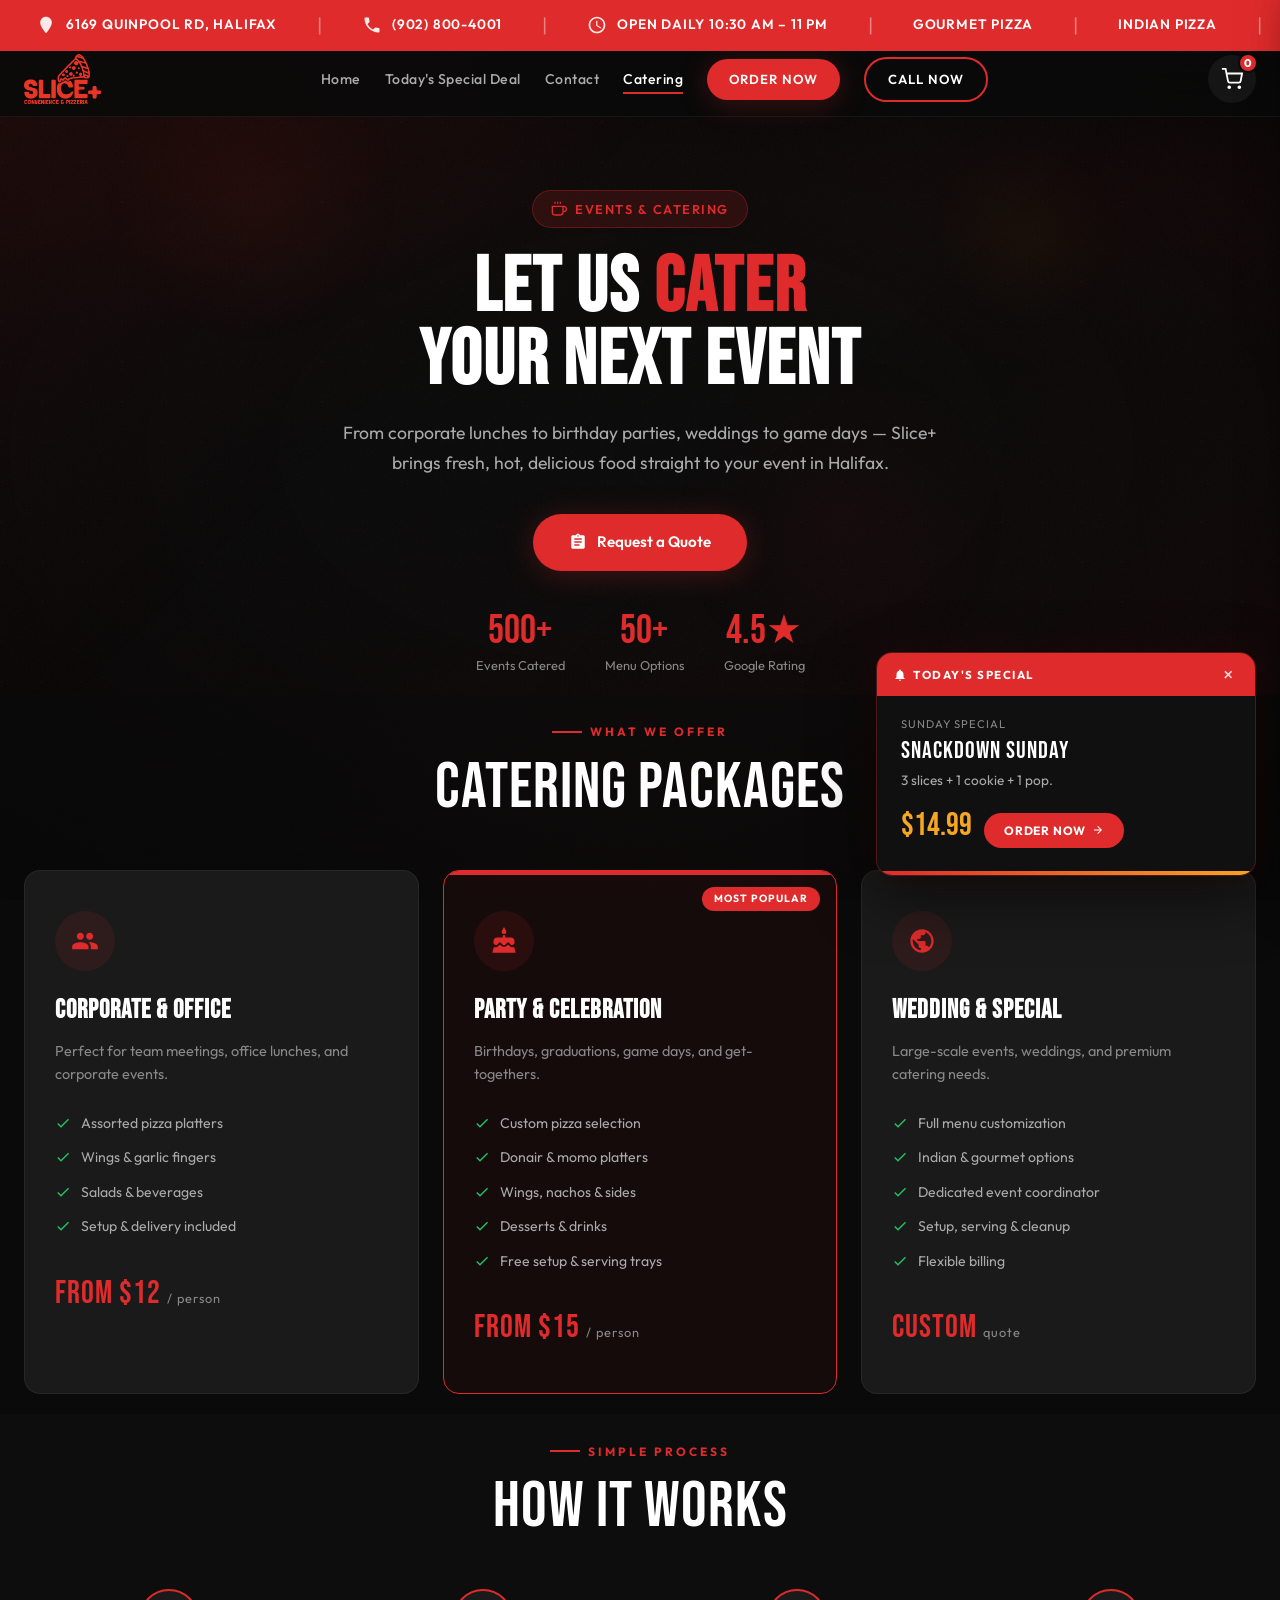
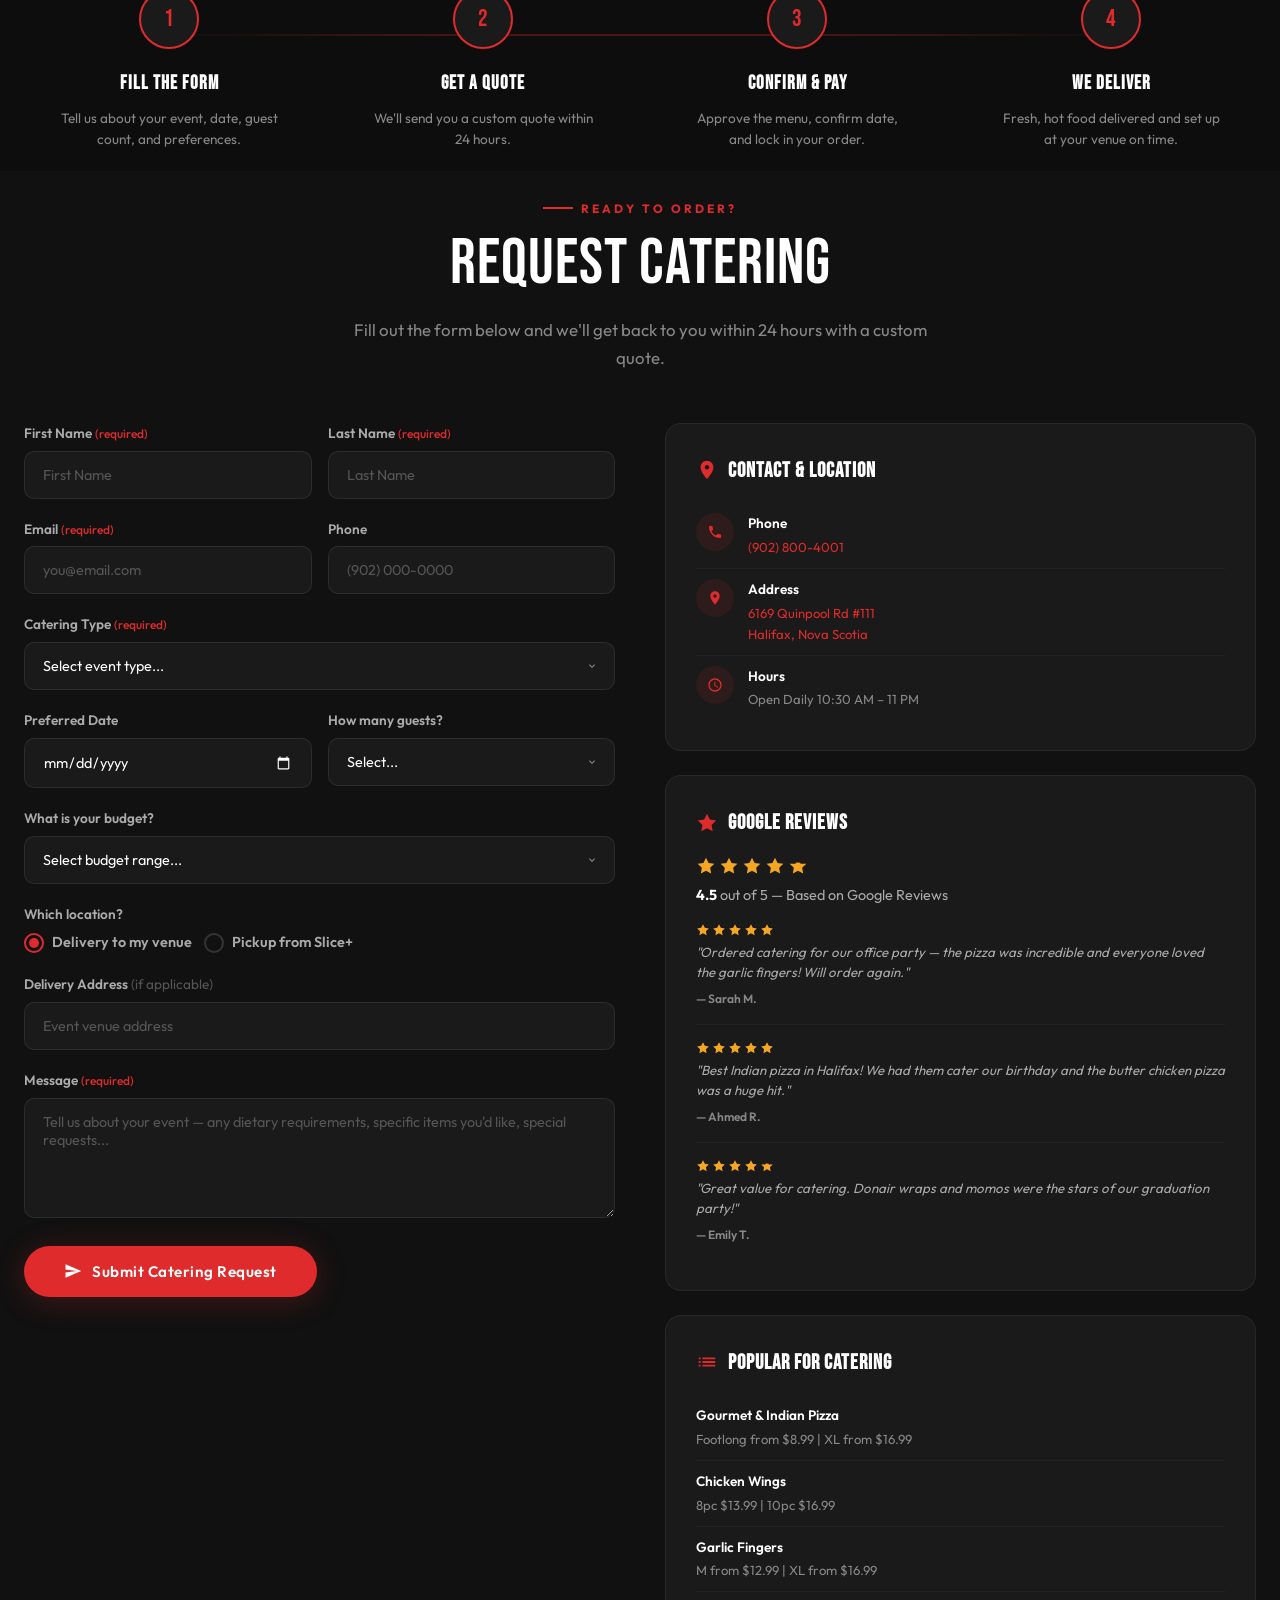
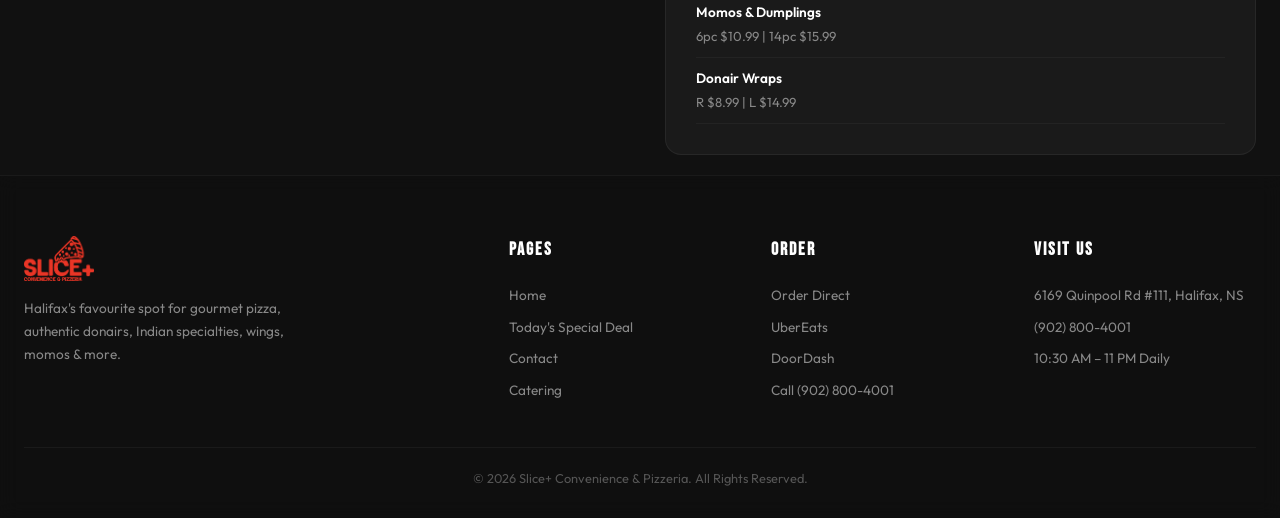
==== commit 3a4782b9: "chnages for layout only after this work on apis results" ====
--- a/catering.html
+++ b/catering.html
@@ -444,7 +444,7 @@
 
     .page-hero {
       position: relative;
-      padding: 190px 24px 100px;
+      padding: 190px 24px 20px;
       text-align: center;
       overflow: hidden
     }
@@ -566,7 +566,7 @@
     }
 
     .section {
-      padding: 80px 24px;
+      padding: 20px 24px;
       position: relative;
       overflow: hidden
     }
@@ -1116,6 +1116,7 @@
     }
 
     .info-bar {
+      display: none !important;
       background: rgba(17, 17, 17, .8);
       backdrop-filter: blur(10px);
       border-top: 1px solid rgba(255, 255, 255, .05);
@@ -1733,11 +1734,11 @@
       }
 
       .mobile-nav {
-        top: 110px !important
+        top: 10px !important
       }
 
       .page-hero {
-        padding: 150px 16px 70px
+        padding: 150px 16px 20px
       }
 
       .page-hero h1 {
@@ -1833,7 +1834,7 @@
     <div class="header-inner">
       <a href="index.html" class="logo"><img src="assets/images/1__3_.png" alt="Slice+"></a>
       <nav class="nav">
-        <a href="/index.html">Home</a><a href="/specials.html">Today Special Deal</a><a
+        <a href="/index.html">Home</a><a href="/specials.html">Today's Special Deal</a><a
           href="/contact.html">Contact</a><a href="/catering.html" class="active">Catering</a>
         <a href="#" class="nav-cta" onclick="event.preventDefault();openOP()">Order Now</a>
         <a href="tel:9028004001" class="nav-cta nav-cta-call">Call Now</a>
@@ -1848,7 +1849,7 @@
     </div>
   </header>
   <div class="mobile-nav" id="mobNav">
-    <a href="/index.html">Home</a><a href="/specials.html">Today Special Deal</a><a href="/contact.html">Contact</a><a
+    <a href="/index.html">Home</a><a href="/specials.html">Today's Special Deal</a><a href="/contact.html">Contact</a><a
       href="/catering.html">Catering</a>
     <div class="mob-btns">
       <a href="#" onclick="event.preventDefault();closeMob();openOP()"
@@ -1895,7 +1896,7 @@
       <div class="reveal" style="text-align:center;">
         <div class="section-label" style="justify-content:center;">What We Offer</div>
         <div class="section-title">CATERING PACKAGES</div>
-        <p class="section-desc" style="margin:0 auto;">Choose a package or customize your own — we work with any budget
+        <p class="section-desc d-none" style="margin:0 auto;">Choose a package or customize your own — we work with any budget
           and group size.</p>
       </div>
       <div class="packages-grid">
@@ -2282,7 +2283,7 @@
             <div class="sidebar-item">
               <div class="sidebar-item-text">
                 <h5>Gourmet & Indian Pizza</h5>
-                <p>M from $8.99 | XL from $16.99</p>
+                <p>Footlong from $8.99 | XL from $16.99</p>
               </div>
             </div>
             <div class="sidebar-item">
@@ -2309,8 +2310,8 @@
                 <p>R $8.99 | L $14.99</p>
               </div>
             </div>
-            <div class="sidebar-item" style="border-bottom:none;padding-top:12px;"><a href="/index.html"
-                style="color:var(--red);font-weight:600;font-size:0.85rem;display:inline-flex;align-items:center;gap:6px;">View
+            <div class="sidebar-item" style="border-bottom:none;padding-top:12px;display: none !important;"><a href="#header"
+                style="display:none !important;font-weight:600;font-size:0.85rem;display:inline-flex;align-items:center;gap:6px;">View
                 Full Menu <svg width="14" height="14" viewBox="0 0 24 24" fill="currentColor">
                   <path d="M12 4l-1.41 1.41L16.17 11H4v2h12.17l-5.58 5.59L12 20l8-8z" />
                 </svg></a></div>
@@ -2340,7 +2341,7 @@
         <p>Halifax's favourite spot for gourmet pizza, authentic donairs, Indian specialties, wings, momos & more.</p>
       </div>
       <div class="footer-col">
-        <h4>PAGES</h4><a href="/index.html">Home</a><a href="/specials.html">Today Special Deal</a><a
+        <h4>PAGES</h4><a href="/index.html">Home</a><a href="/specials.html">Today's Special Deal</a><a
           href="/contact.html">Contact</a><a href="/catering.html">Catering</a>
       </div>
       <div class="footer-col">
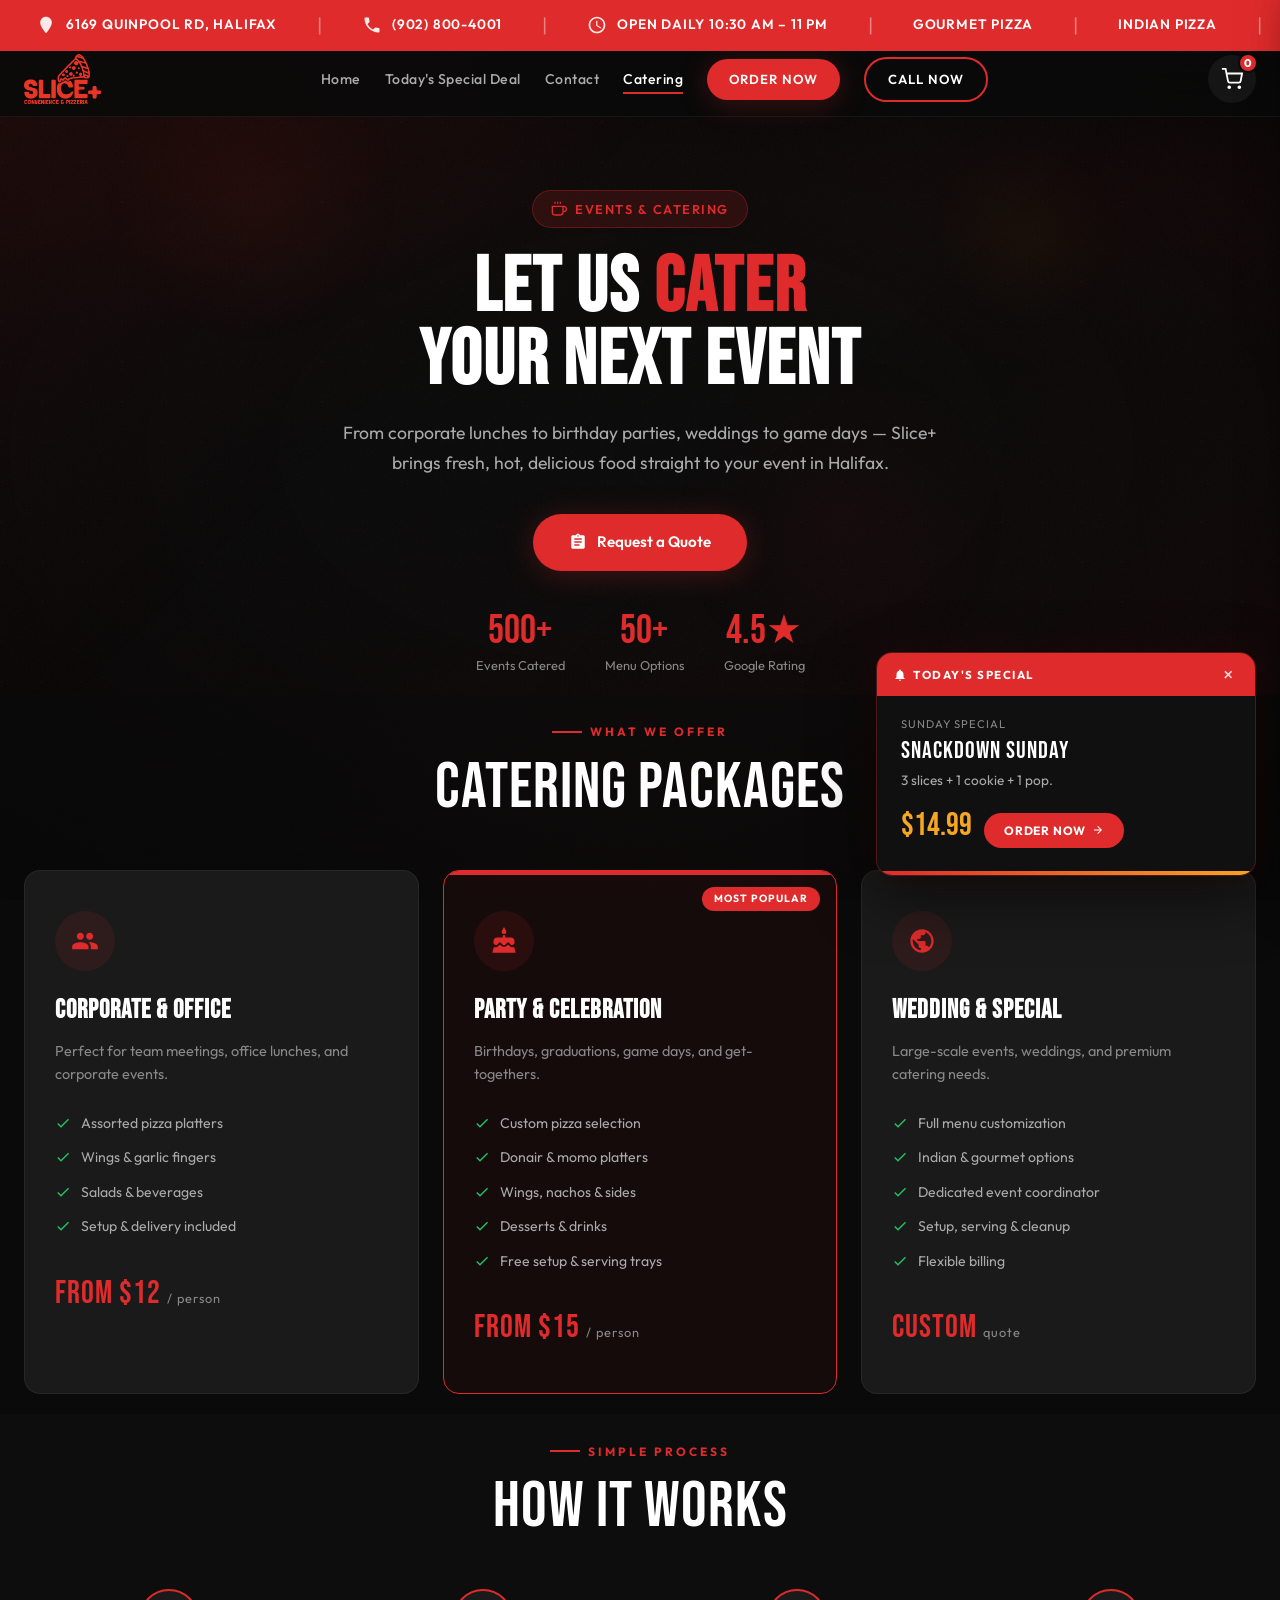
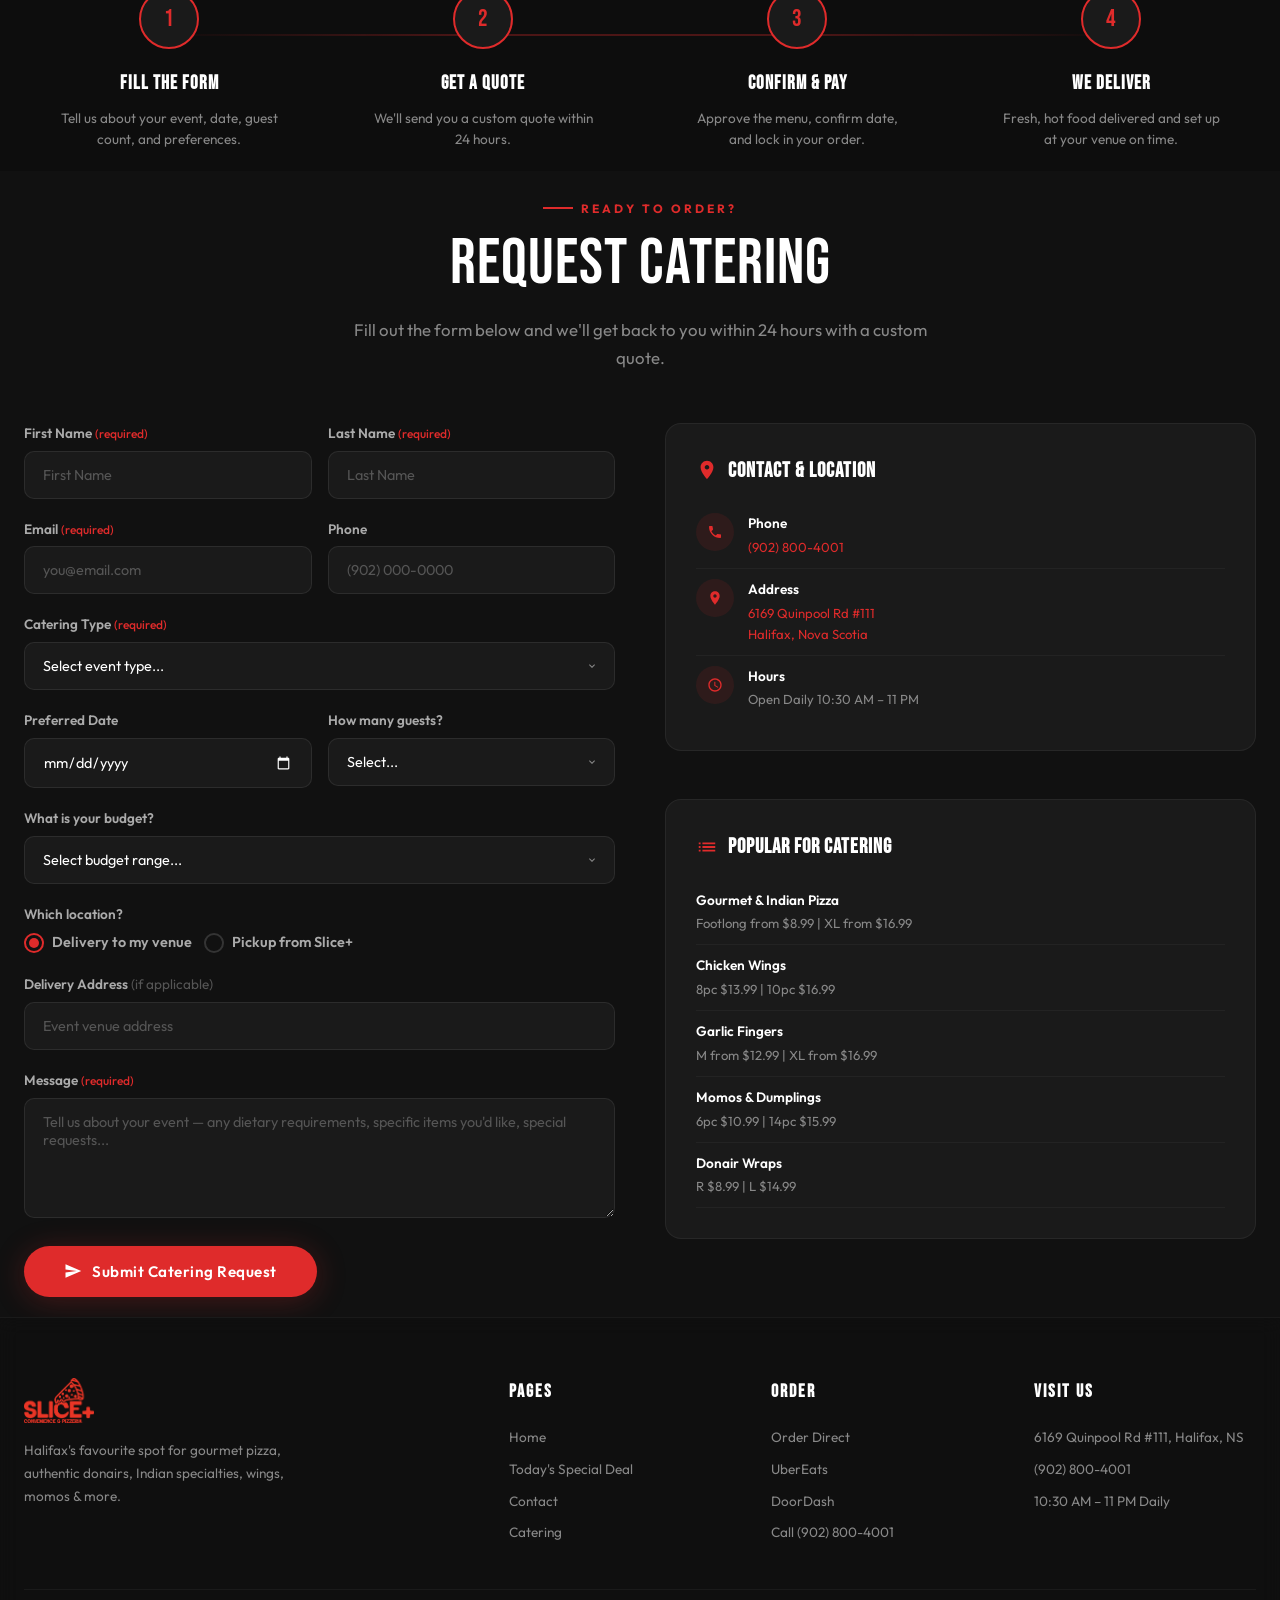
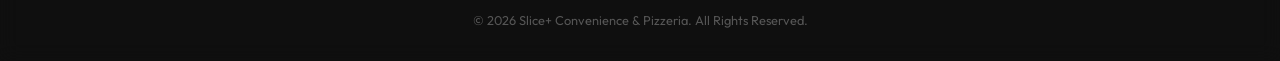
==== commit 679e700e: "real google reviews and cross icon addded for the webite" ====
--- a/catering.html
+++ b/catering.html
@@ -79,9 +79,11 @@
       z-index: -3;
       background: radial-gradient(ellipse 120% 80% at 15% 5%, rgba(223, 43, 43, .07) 0%, transparent 40%), radial-gradient(ellipse 100% 60% at 85% 20%, rgba(180, 30, 30, .05) 0%, transparent 35%), radial-gradient(ellipse 80% 80% at 50% 100%, rgba(223, 43, 43, .04) 0%, transparent 40%), linear-gradient(180deg, #080808 0%, #0c0a09 20%, #0a0a0a 50%, #0c0909 80%, #080808 100%)
     }
-    .d-none{
+
+    .d-none {
       display: none !important;
     }
+
     body::after {
       content: '';
       position: fixed;
@@ -140,7 +142,8 @@
         opacity: .5
       }
     }
-    .d-none{
+
+    .d-none {
       display: none !important;
     }
 
@@ -1815,7 +1818,8 @@
         font-size: 2rem
       }
     }
-    .footer-bottom{
+
+    .footer-bottom {
       display: flex !important;
       justify-content: center !important;
     }
@@ -1896,7 +1900,8 @@
       <div class="reveal" style="text-align:center;">
         <div class="section-label" style="justify-content:center;">What We Offer</div>
         <div class="section-title">CATERING PACKAGES</div>
-        <p class="section-desc d-none" style="margin:0 auto;">Choose a package or customize your own — we work with any budget
+        <p class="section-desc d-none" style="margin:0 auto;">Choose a package or customize your own — we work with any
+          budget
           and group size.</p>
       </div>
       <div class="packages-grid">
@@ -2182,7 +2187,7 @@
           </div>
 
           <!-- Google Rating -->
-          <div class="sidebar-card">
+          <div class="sidebar-card d-none">
             <h4><svg viewBox="0 0 24 24">
                 <path
                   d="M12 2L15.09 8.26L22 9.27L17 14.14L18.18 21.02L12 17.77L5.82 21.02L7 14.14L2 9.27L8.91 8.26L12 2Z" />
@@ -2274,6 +2279,11 @@
               <p class="review-author">— Emily T.</p>
             </div>
           </div>
+          <div>
+            <!-- Elfsight Google Reviews | Untitled Google Reviews -->
+            <script src="https://elfsightcdn.com/platform.js" async></script>
+            <div class="elfsight-app-4ddf8302-13ce-4e1a-add5-58a2c5cfa903" data-elfsight-app-lazy></div>
+          </div>
 
           <!-- Quick Menu -->
           <div class="sidebar-card">
@@ -2310,7 +2320,8 @@
                 <p>R $8.99 | L $14.99</p>
               </div>
             </div>
-            <div class="sidebar-item" style="border-bottom:none;padding-top:12px;display: none !important;"><a href="#header"
+            <div class="sidebar-item" style="border-bottom:none;padding-top:12px;display: none !important;"><a
+                href="#header"
                 style="display:none !important;font-weight:600;font-size:0.85rem;display:inline-flex;align-items:center;gap:6px;">View
                 Full Menu <svg width="14" height="14" viewBox="0 0 24 24" fill="currentColor">
                   <path d="M12 4l-1.41 1.41L16.17 11H4v2h12.17l-5.58 5.59L12 20l8-8z" />
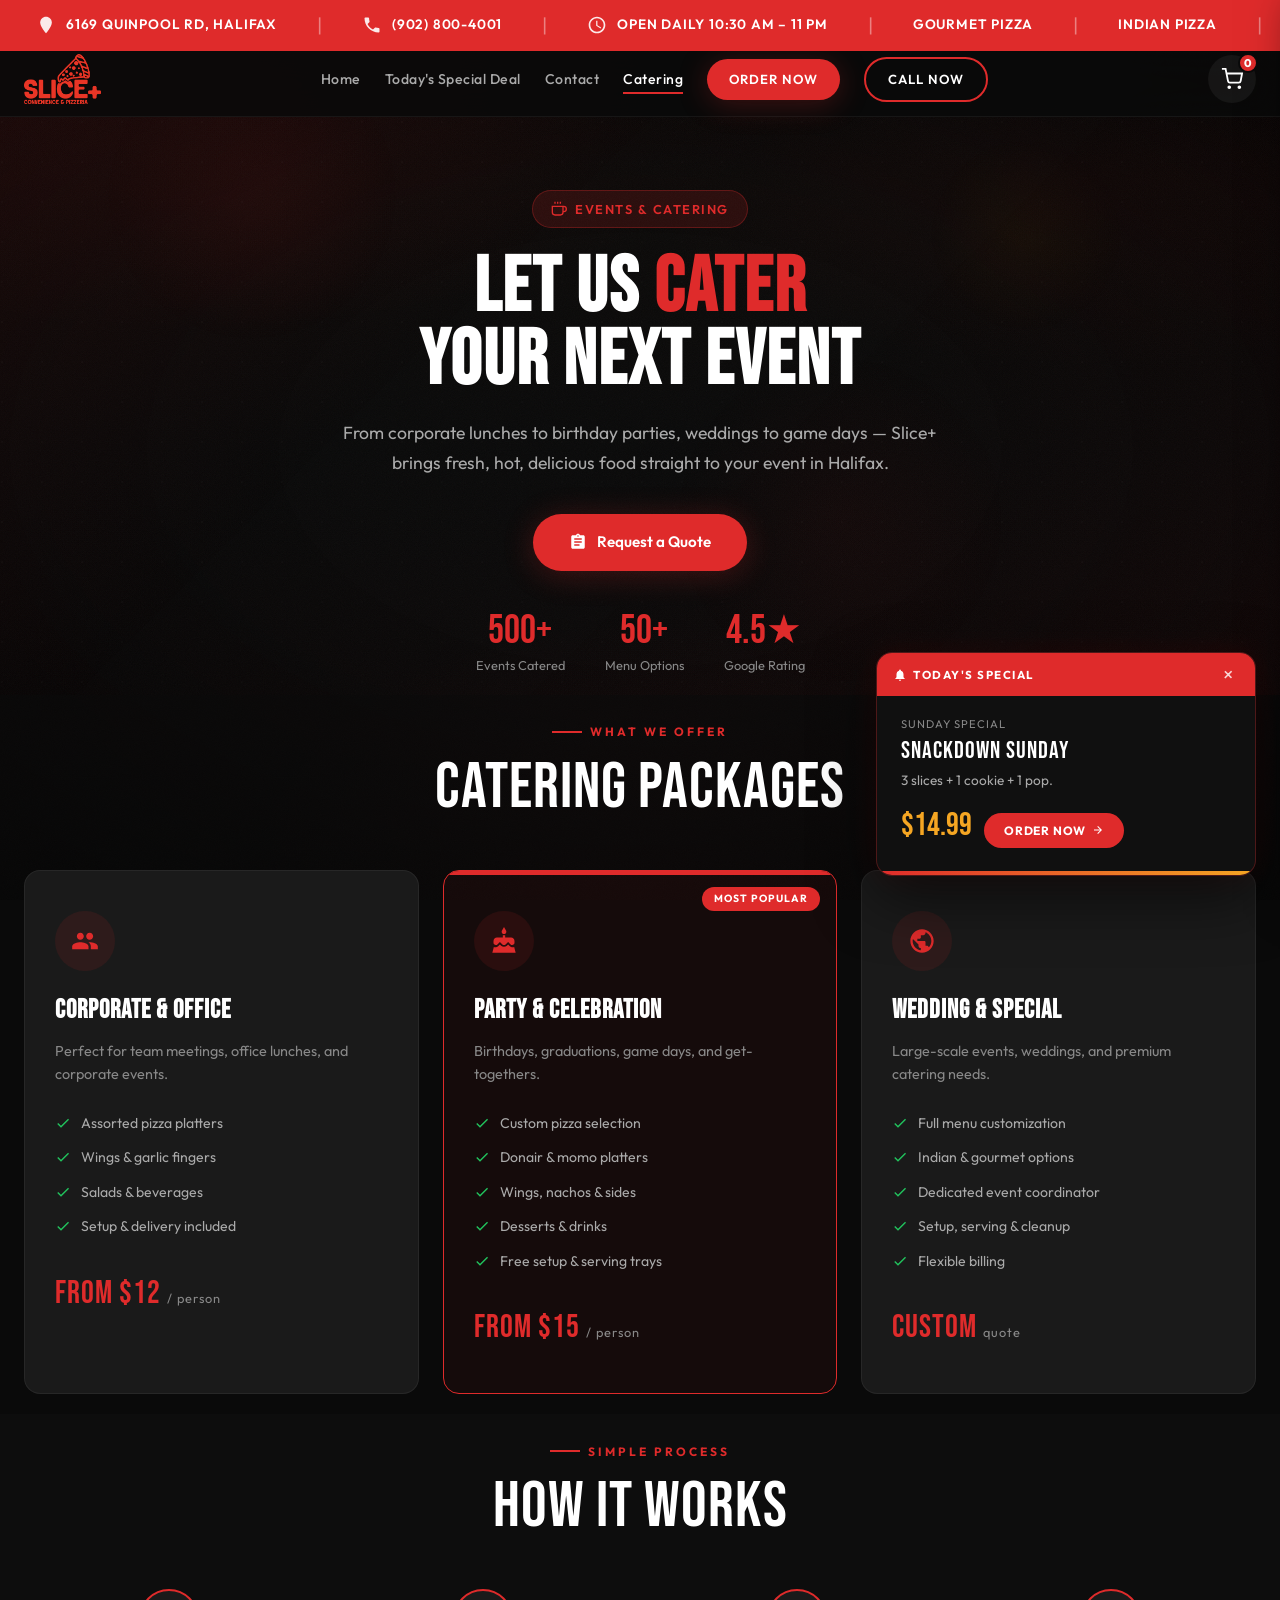
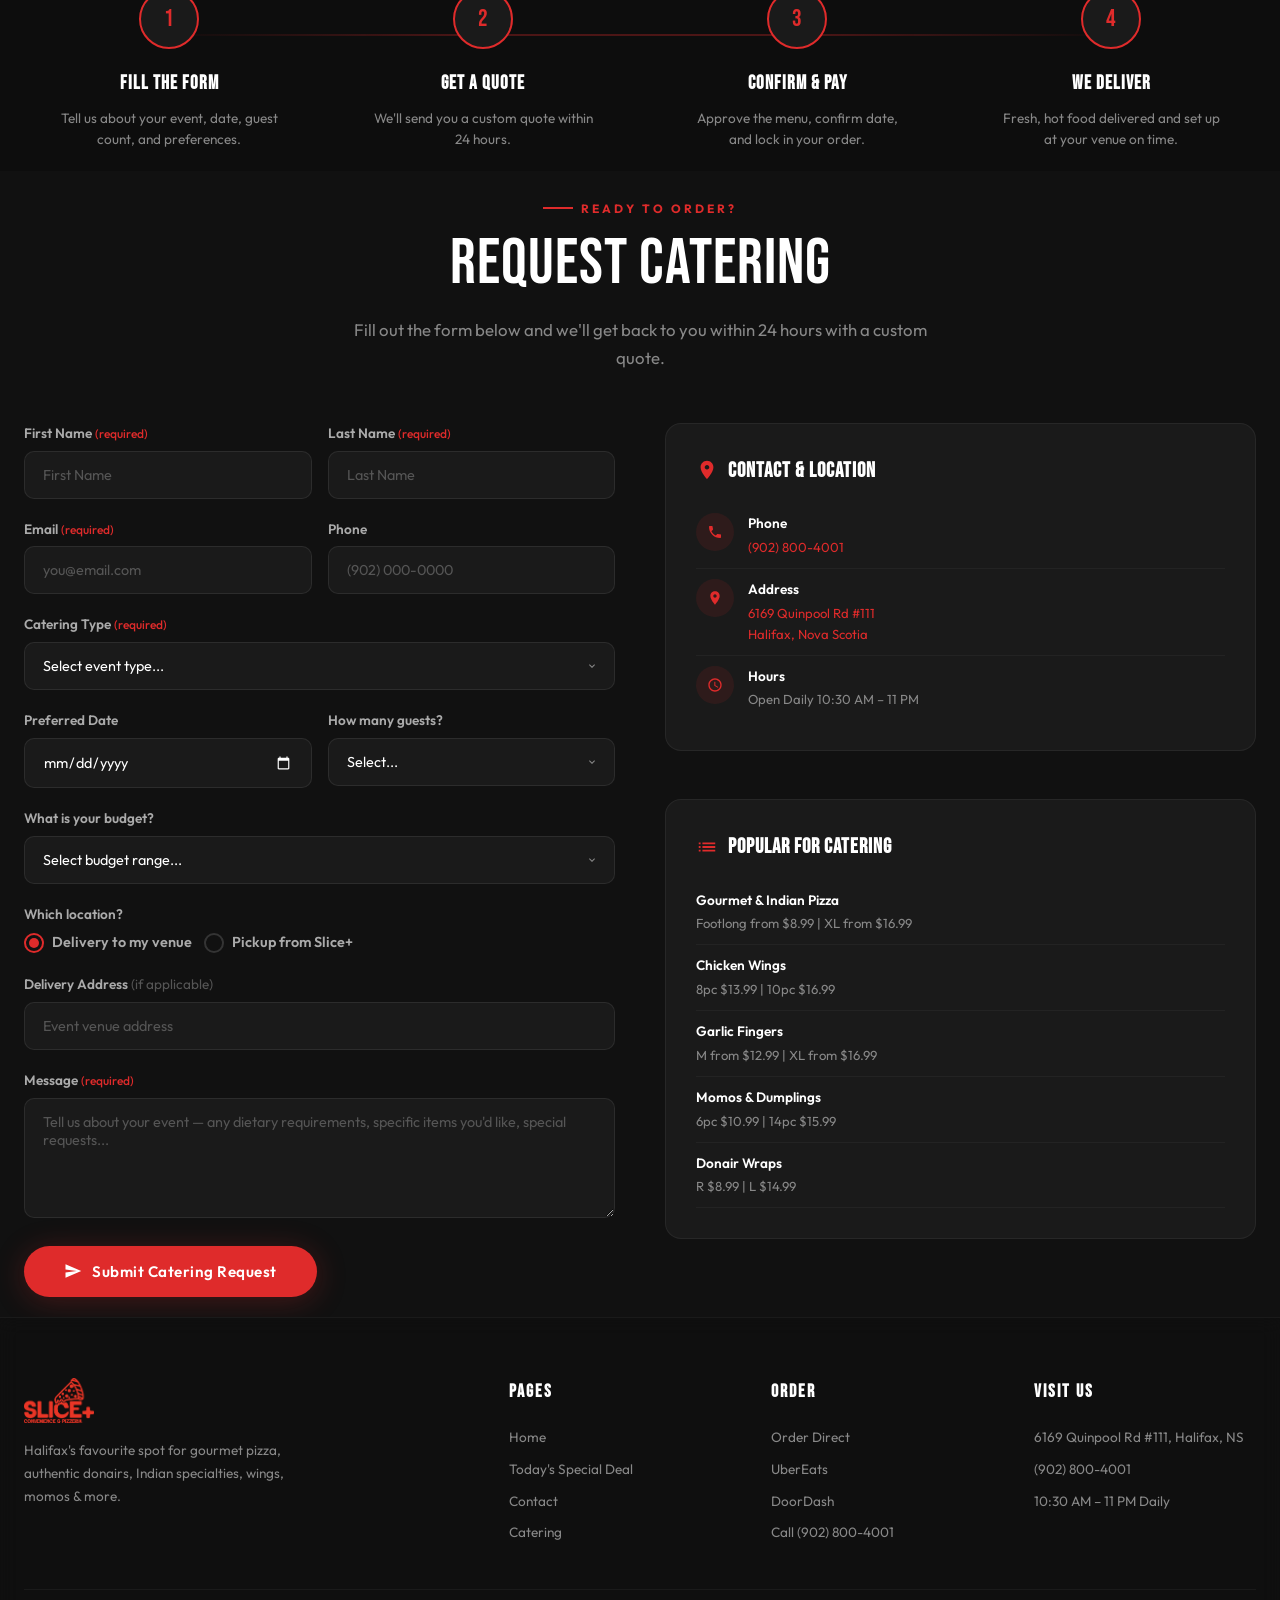
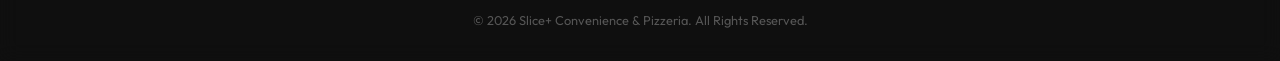
==== commit 5b455b45: "changes for remove btn and delivery charges" ====
--- a/catering.html
+++ b/catering.html
@@ -2384,7 +2384,7 @@
             <polygon points="16 8 20 8 23 11 23 16 16 16 16 8" />
             <circle cx="5.5" cy="18.5" r="2.5" />
             <circle cx="18.5" cy="18.5" r="2.5" />
-          </svg><strong>Delivery</strong><span>$3.99 fee · 30-45 min</span></a>
+          </svg><strong>Delivery</strong><span>$7.99 fee · 30-45 min</span></a>
         <a href="/index.html?flow=pickup" class="op-btn"><svg viewBox="0 0 24 24" stroke-width="1.8">
             <path d="M19 21V5a2 2 0 00-2-2H7a2 2 0 00-2 2v16m14 0H5m14 0h2m-16 0H3" />
             <path d="M9 7h1m-1 4h1m4-4h1m-1 4h1" />
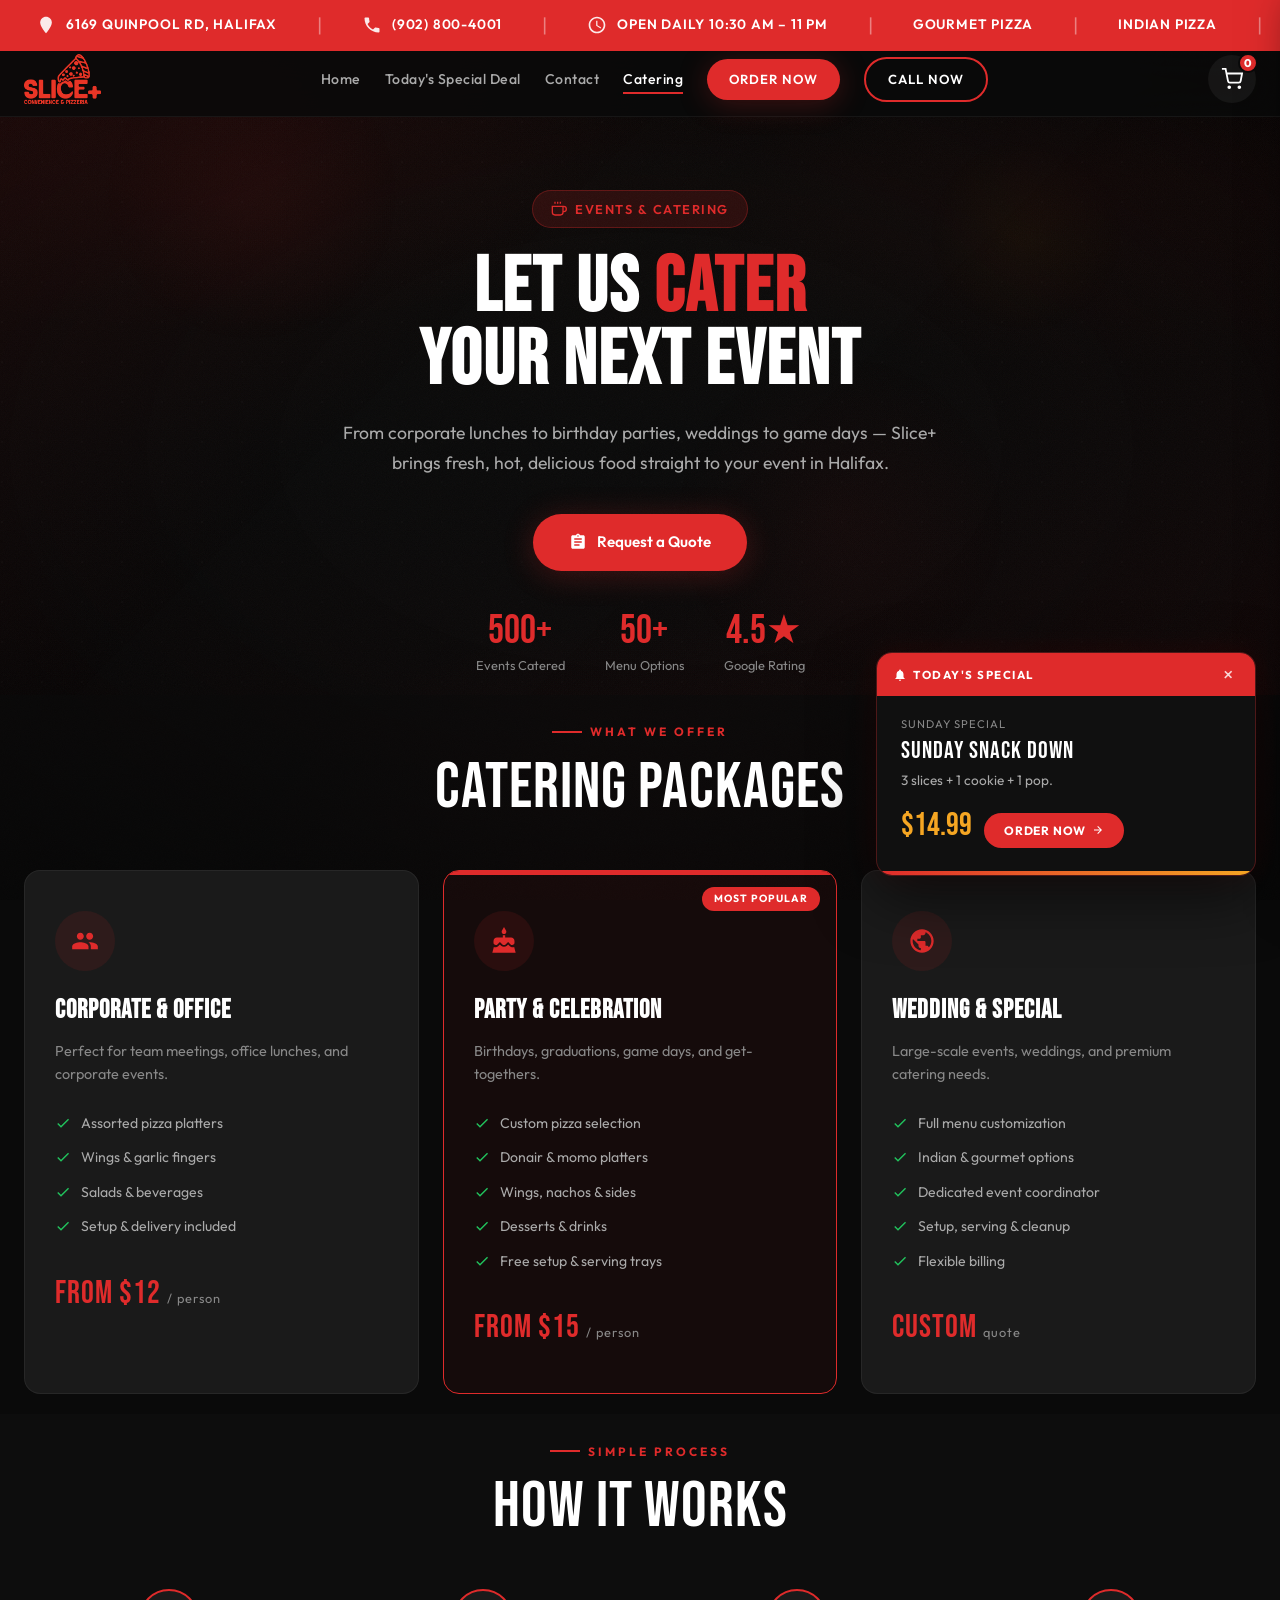
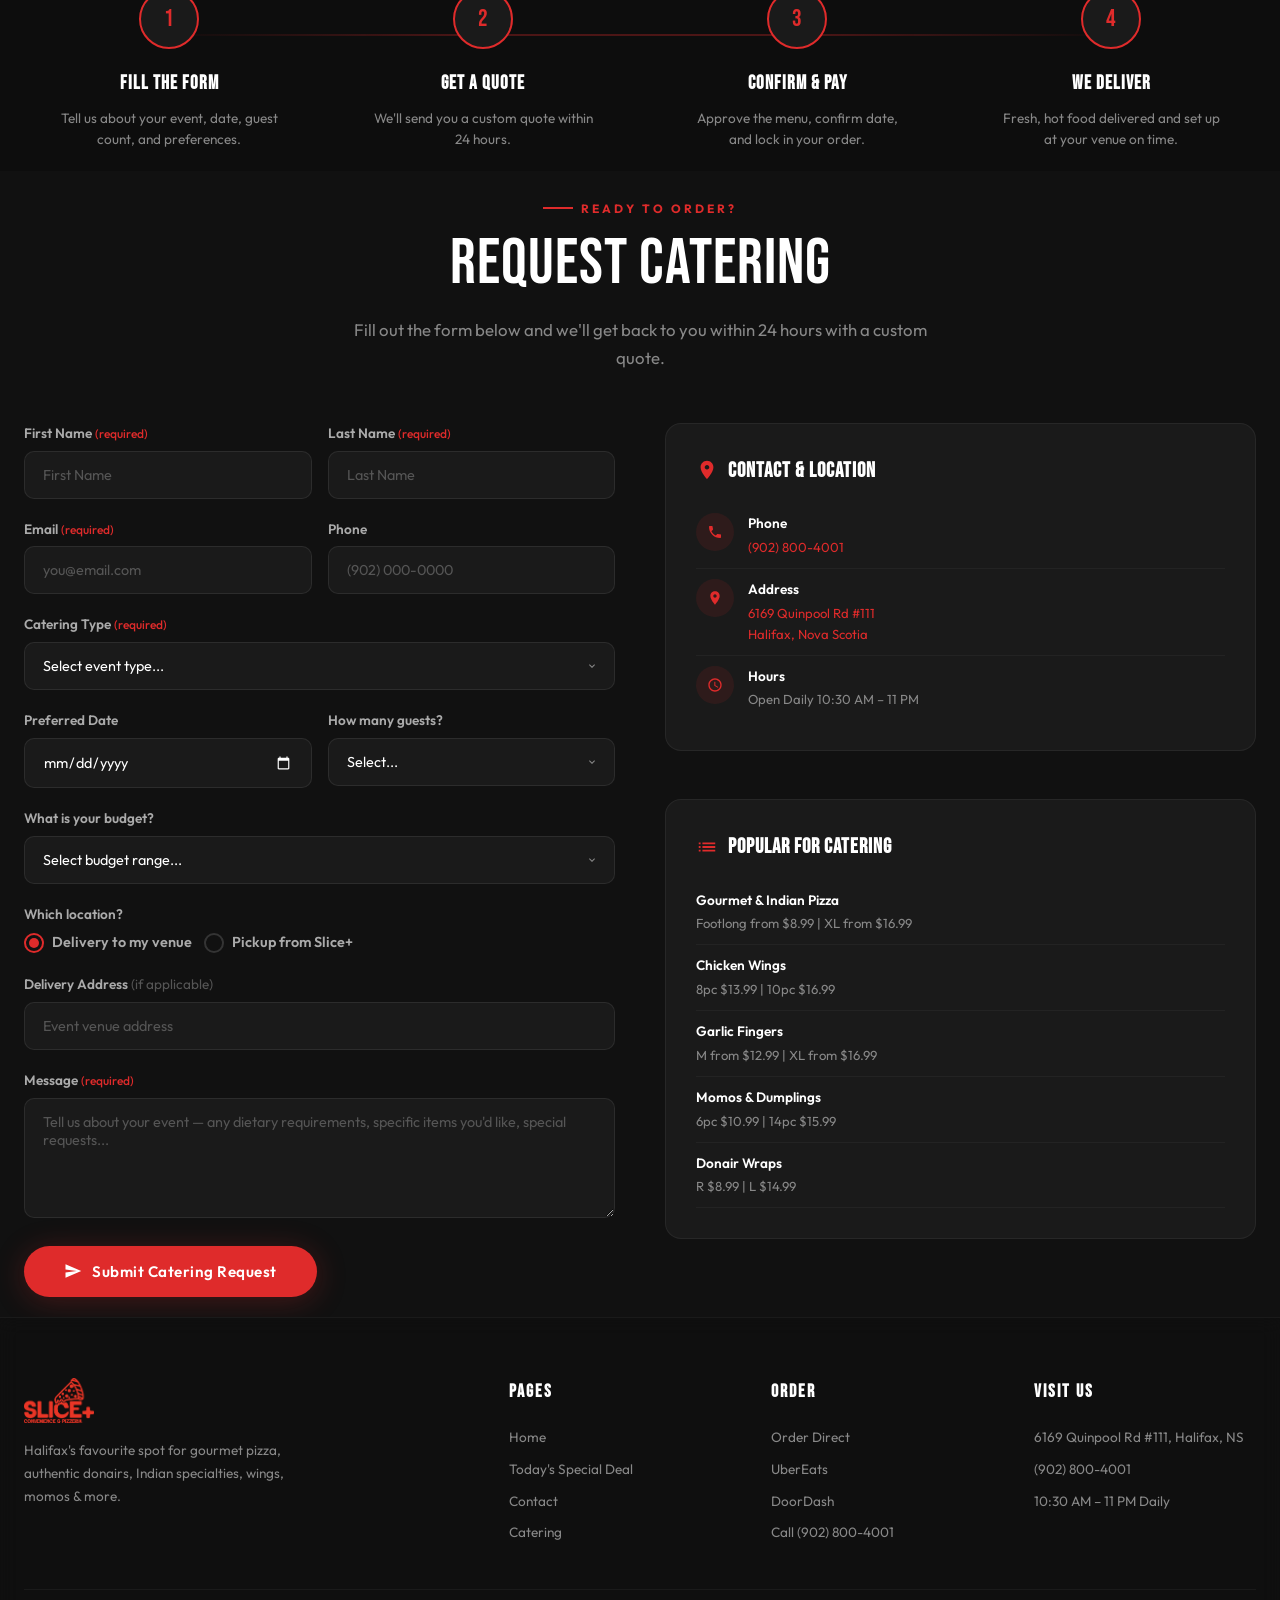
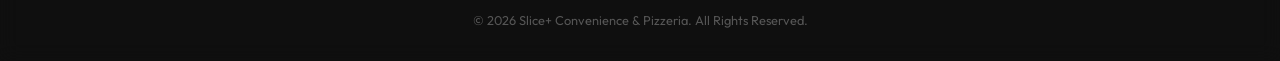
==== commit c84dcf62: "changes for deasl sync" ====
--- a/catering.html
+++ b/catering.html
@@ -2432,7 +2432,7 @@
     function uQ(i, d) { var c = getCart(); if (c[i]) { c[i].quantity = Math.max(1, Math.min(20, (c[i].quantity || 1) + d)); saveCart(c) } }
     function rmC(i) { var c = getCart(); c.splice(i, 1); saveCart(c) }
 
-    var sp = [{ day: 1, full: 'Monday', name: 'Donair Monday', desc: 'Buy any donair, get second 50% off!', price: '50% OFF' }, { day: 2, full: 'Tuesday', name: 'Toonie Tuesday', desc: 'Buy medium pizza, get second for just $2!', price: '$2' }, { day: 3, full: 'Wednesday', name: 'Wings Wednesday', desc: '10 pcs wings, choice of sauce.', price: '$9.99' }, { day: 4, full: 'Thursday', name: 'BOGO Footlong Thursday', desc: 'Buy one footlong pizza, get the 2nd half off!', price: '50% OFF' }, { day: 5, full: 'Friday', name: 'Feast Friday', desc: 'XL 3-topping + 10 wings + wedges + 2L pop!', price: '$34.99' }, { day: 6, full: 'Saturday', name: 'Nacho Saturday', desc: 'Large loaded nachos + 2L pop.', price: '$16.99' }, { day: 0, full: 'Sunday', name: 'Snackdown Sunday', desc: '3 slices + 1 cookie + 1 pop.', price: '$14.99' }];
+    var sp = [{ day: 1, full: 'Monday', name: 'Donair Monday', desc: 'Buy any donair, get second 50% off!', price: '50% OFF' }, { day: 2, full: 'Tuesday', name: 'Toonie Tuesday', desc: 'Buy medium pizza, get second for just $2!', price: '$2' }, { day: 3, full: 'Wednesday', name: 'Wings Wednesday', desc: '10 pcs wings, choice of sauce.', price: '$9.99' }, { day: 4, full: 'Thursday', name: 'BOGO Footlong Thursday', desc: 'Buy one footlong pizza, get the 2nd half off!', price: '50% OFF' }, { day: 5, full: 'Friday', name: 'Feasty Friday', desc: 'XL 3-topping + 10 wings + wedges + 2L pop!', price: '$34.99' }, { day: 6, full: 'Saturday', name: 'Nacho Saturday', desc: 'Large loaded nachos + 2L pop.', price: '$16.99' }, { day: 0, full: 'Sunday', name: 'Sunday Snack Down', desc: '3 slices + 1 cookie + 1 pop.', price: '$14.99' }];
     var today = (function () { var d = new Date(new Date().toLocaleString('en-US', { timeZone: 'America/Halifax' })); return d.getDay() })();
     var ts = sp.find(function (x) { return x.day === today });
     if (ts) { document.getElementById('daDay').textContent = ts.full + ' Special'; document.getElementById('daName').textContent = ts.name; document.getElementById('daDesc').textContent = ts.desc; document.getElementById('daPrice').textContent = ts.price }
